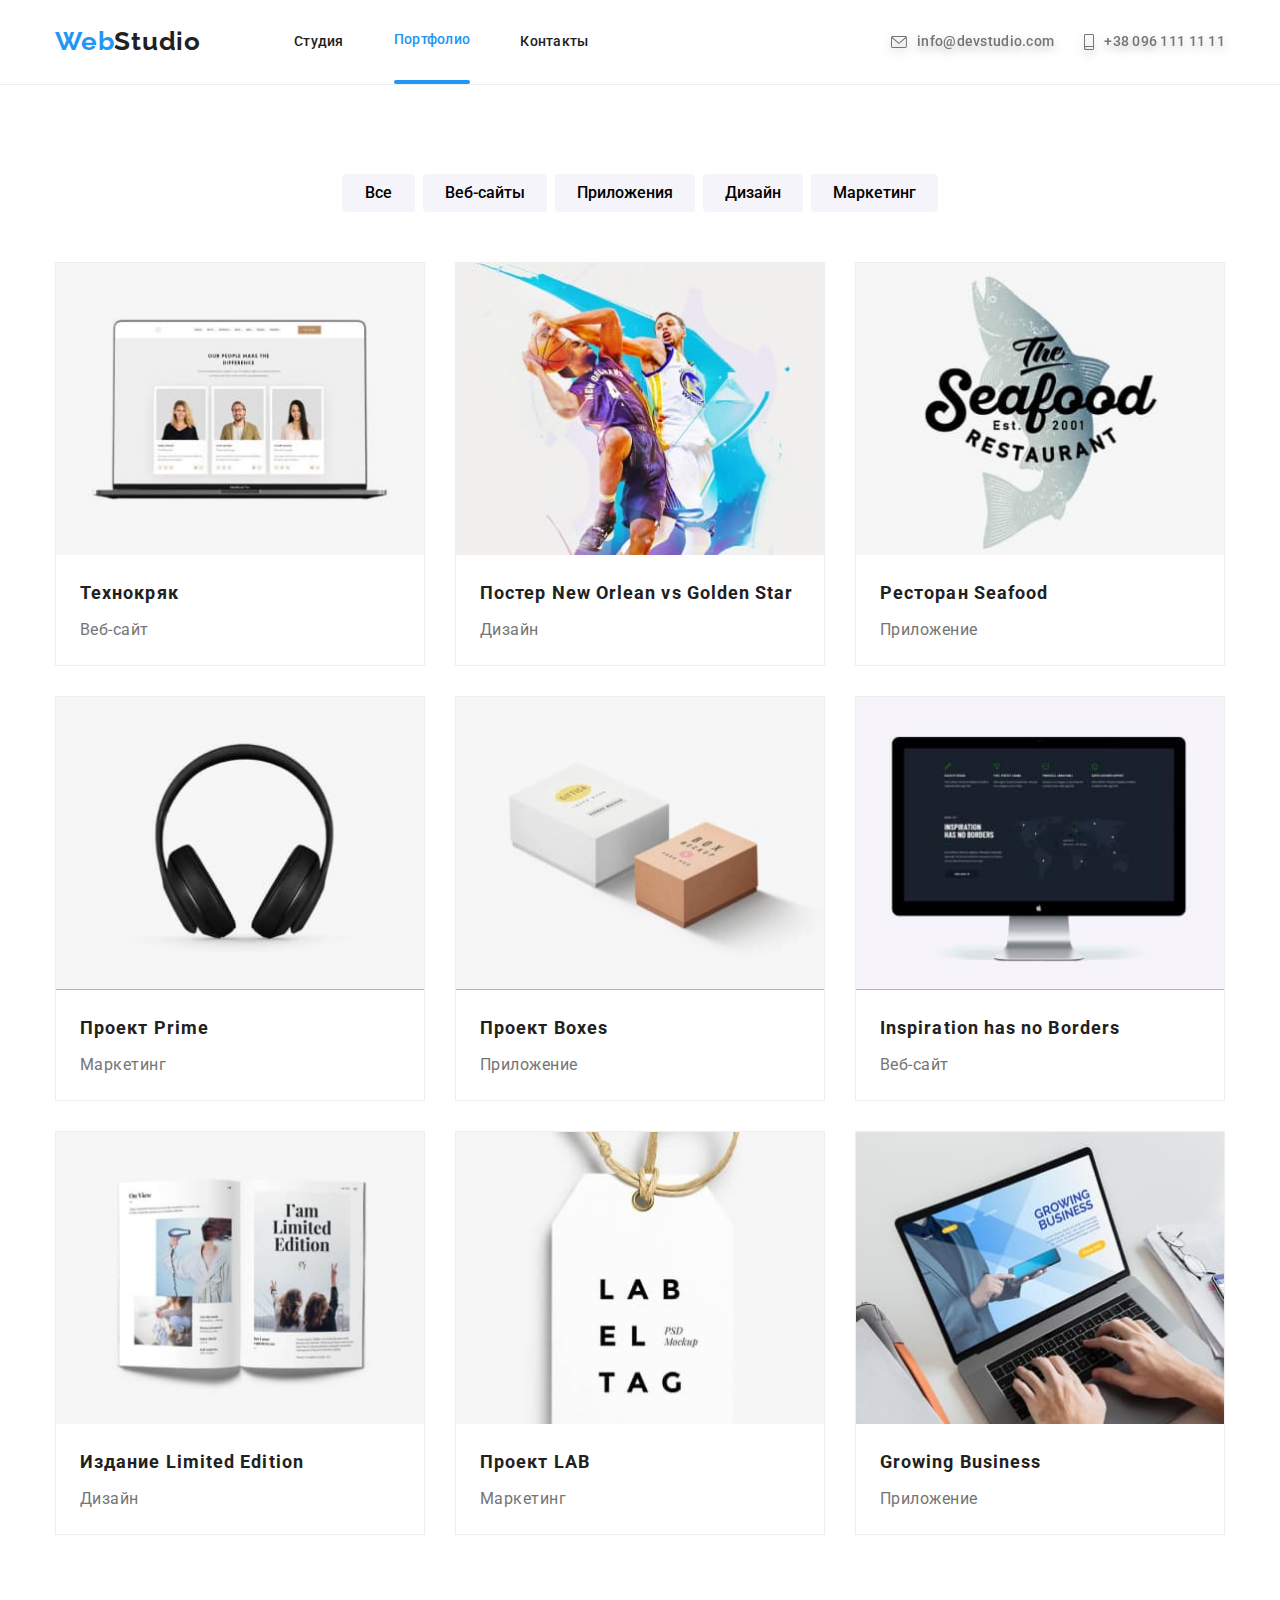
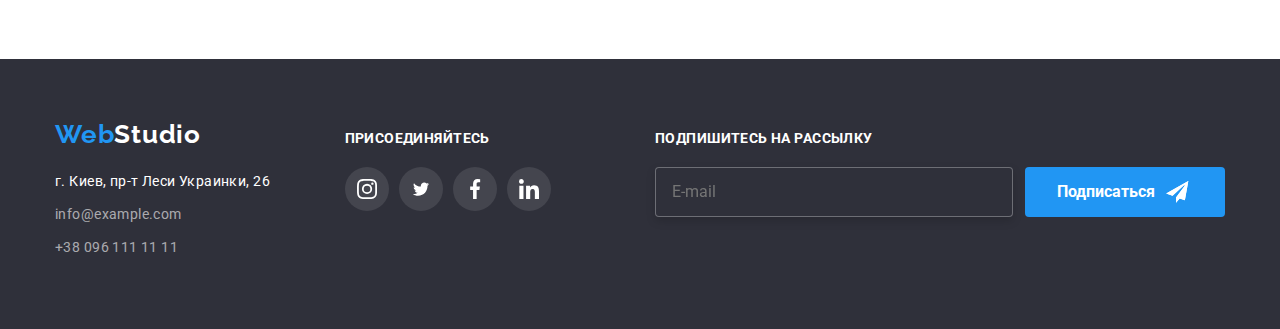
==== portfolio.html @ 84c1269d "Initial commit" ====
<!DOCTYPE html>
<html lang="ru">
  <head>
    <meta charset="UTF-8" />
    <meta http-equiv="X-UA-Compatible" content="IE=edge" />
    <meta name="viewport" content="width=device-width, initial-scale=1.0" />
    <title>Portfolio</title>
    <link rel="stylesheet" href="./css/main.css" />
    <link
      rel="stylesheet"
      href="https://fonts.googleapis.com/css2?family=Raleway:wght@700&family=Roboto:wght@400;500;700;900&display=swap"
    />
    <link
      rel="stylesheet"
      href="https://cdnjs.cloudflare.com/ajax/libs/modern-normalize/1.1.0/modern-normalize.min.css"
    />
    <link rel="stylesheet" href="./css/main.min.css" />
  </head>
  <body>
    <!-- шапка профиля -->
    <!--логотип сайту-->
    <header class="page-header">
      <div class="container page-header--global">
        <nav class="page-header__site-nav">
          <a href="index.html" class="page-header__logo"
            ><span class="page-header__logo--accent">Web</span>Studio</a
          >
          <!--навігація на сторінки-->
          <ul class="nav-link">
            <li class="nav-link__header">
              <a class="nav-link__navigation" href="index.html">Студия</a>
            </li>

            <li class="nav-link__header nav-link--current">
              <a
                class="nav-link__navigation nav-link--current"
                href="./portfolio.html"
                >Портфолио</a
              >
            </li>

            <li class="nav-link__header">
              <a class="nav-link__navigation" href="">Контакты</a>
            </li>
          </ul>
        </nav>
        <ul class="mail">
          <li class="mail__namb">
            <a class="mail__link" href="emailto:info@devstudio.com">
              <svg class="mail__icon" width="16" height="12">
                <use href="./images/icons.svg#icon-mail"></use>
              </svg>
              info@devstudio.com
            </a>
          </li>
          <li class="mail__namb">
            <a class="mail__link" href="tel:+380961111111">
              <svg class="mail__icon" width="10px" height="16">
                <use href="./images/icons.svg#icon-smartphone"></use>
              </svg>
              +38 096 111 11 11</a
            >
          </li>
        </ul>
      </div>
    </header>
    <main>
      <!-- КНОПКИ -->
      <section class="item-keys">
        <div class="container">
          <h1 class="item-keys__shadow">gallery</h1>
          <ul class="item-keys__btn">
            <li class="item-keys__buttons-portfolio">
              <button class="item-keys__buttons" type="button">Все</button>
            </li>
            <li class="item-keys__buttons-portfolio">
              <button class="item-keys__buttons" type="button">
                Веб-сайты
              </button>
            </li>
            <li class="item-keys__buttons-portfolio">
              <button class="item-keys__buttons" type="button">
                Приложения
              </button>
            </li>
            <li class="item-keys__buttons-portfolio">
              <button class="item-keys__buttons" type="button">Дизайн</button>
            </li>
            <li class="item-keys__buttons-portfolio">
              <button class="item-keys__buttons" type="button">
                Маркетинг
              </button>
            </li>
          </ul>
          <!-- картинки -->

          <ul class="items">
            <li class="items__list">
              <a class="items__link" href="">
                <div class="items__tumb-portfolio">
                  <img
                    src="./images/img.1.jpg"
                    alt="Технокряк"
                    width="370"
                    height="294"
                  />
                  <ul class="items__tumb">
                    <li>
                      Ресурс предлагает комплексные предложения с разным уровнем
                      функционала и сервисов. Все это позволит посетителю
                      получить исчерпывающие сведения о компании или частном
                      лице.
                    </li>
                  </ul>
                </div>

                <div class="items-lable">
                  <h2 class="items-lable__project">Технокряк</h2>
                  <p class="items-lable__place">Веб-сайт</p>
                </div>
              </a>
            </li>
            <li class="items__list">
              <a class="items__link" href="">
                <div class="items__tumb-portfolio">
                  <img
                    src="./images/img.2.jpg"
                    alt="Постер New Orlean vs Golden Star"
                    width="370"
                    height="294"
                  />

                  <ul class="items__tumb">
                    <li>
                      Ресурс предлагает комплексные предложения с разным уровнем
                      функционала и сервисов. Все это позволит посетителю
                      получить исчерпывающие сведения о компании или частном
                      лице.
                    </li>
                  </ul>
                </div>

                <div class="items-lable">
                  <h2 class="items-lable__project">
                    Постер <span lang="en">New Orlean vs Golden Star</span>
                  </h2>
                  <p class="items-lable__place">Дизайн</p>
                </div>
              </a>
            </li>
            <li class="items__list">
              <a class="items__link" href="">
                <div class="items__tumb-portfolio">
                  <img
                    src="./images/img.3.jpg"
                    alt="Ресторан Seafood"
                    width="370"
                    height="294"
                  />
                  <ul class="items__tumb">
                    <li>
                      Ресурс предлагает комплексные предложения с разным уровнем
                      функционала и сервисов. Все это позволит посетителю
                      получить исчерпывающие сведения о компании или частном
                      лице.
                    </li>
                  </ul>
                </div>

                <div class="items-lable">
                  <h2 class="items-lable__project">
                    Ресторан <span lang="en">Seafood</span>
                  </h2>
                  <p class="items-lable__place">Приложение</p>
                </div>
              </a>
            </li>
            <li class="items__list">
              <a class="items__link" href="">
                <div class="items__tumb-portfolio">
                  <img
                    src="./images/img.4.jpg"
                    alt="Проект Prime"
                    width="370"
                    height="294"
                  />
                  <ul class="items__tumb">
                    <li>
                      Ресурс предлагает комплексные предложения с разным уровнем
                      функционала и сервисов. Все это позволит посетителю
                      получить исчерпывающие сведения о компании или частном
                      лице.
                    </li>
                  </ul>
                </div>

                <div class="items-lable">
                  <h2 class="items-lable__project">
                    Проект <span lang="en">Prime</span>
                  </h2>
                  <p class="items-lable__place">Маркетинг</p>
                </div>
              </a>
            </li>
            <li class="items__list">
              <a class="items__link" href="">
                <div class="items__tumb-portfolio">
                  <img
                    src="./images/img.5.jpg"
                    alt="Проект Boxes"
                    width="370"
                    height="294"
                  />
                  <ul class="items__tumb">
                    <li>
                      Ресурс предлагает комплексные предложения с разным уровнем
                      функционала и сервисов. Все это позволит посетителю
                      получить исчерпывающие сведения о компании или частном
                      лице.
                    </li>
                  </ul>
                </div>

                <div class="items-lable">
                  <h2 class="items-lable__project">
                    Проект <span lang="en">Boxes</span>
                  </h2>
                  <p class="items-lable__place">Приложение</p>
                </div>
              </a>
            </li>
            <li class="items__list">
              <a class="items__link" href="">
                <div class="items__tumb-portfolio">
                  <img
                    src="./images/img.6.jpg"
                    alt="Inspiration has no Borders"
                    width="370"
                    height="294"
                  />
                  <ul class="items__tumb">
                    <li>
                      Ресурс предлагает комплексные предложения с разным уровнем
                      функционала и сервисов. Все это позволит посетителю
                      получить исчерпывающие сведения о компании или частном
                      лице.
                    </li>
                  </ul>
                </div>

                <div class="items-lable">
                  <h2 class="items-lable__project" lang="en">
                    Inspiration has no Borders
                  </h2>
                  <p class="items-lable__place">Веб-сайт</p>
                </div>
              </a>
            </li>
            <li class="items__list">
              <a class="items__link" href="">
                <div class="items__tumb-portfolio">
                  <img
                    src="./images/img.7.jpg"
                    alt="Издание Limited Edition"
                    width="370"
                    height="294"
                  />
                  <ul class="items__tumb">
                    <li>
                      Ресурс предлагает комплексные предложения с разным уровнем
                      функционала и сервисов. Все это позволит посетителю
                      получить исчерпывающие сведения о компании или частном
                      лице.
                    </li>
                  </ul>
                </div>

                <div class="items-lable">
                  <h2 class="items-lable__project">
                    Издание <span lang="en">Limited Edition</span>
                  </h2>
                  <p class="items-lable__place">Дизайн</p>
                </div>
              </a>
            </li>
            <li class="items__list">
              <a class="items__link" href="">
                <div class="items__tumb-portfolio">
                  <img
                    src="./images/img.8.jpg"
                    alt="Проект LAB"
                    width="370"
                    height="294"
                  />
                  <ul class="items__tumb">
                    <li>
                      Ресурс предлагает комплексные предложения с разным уровнем
                      функционала и сервисов. Все это позволит посетителю
                      получить исчерпывающие сведения о компании или частном
                      лице.
                    </li>
                  </ul>
                </div>

                <div class="items-lable">
                  <h2 class="items-lable__project">
                    Проект <span lang="en">LAB</span>
                  </h2>
                  <p class="items-lable__place">Маркетинг</p>
                </div>
              </a>
            </li>
            <li class="items__list">
              <a class="items__link" href="">
                <div class="items__tumb-portfolio">
                  <img
                    src="./images/img.9.jpg"
                    alt="Growing Business"
                    width="370"
                    height="294"
                  />
                  <ul class="items__tumb">
                    <li>
                      Ресурс предлагает комплексные предложения с разным уровнем
                      функционала и сервисов. Все это позволит посетителю
                      получить исчерпывающие сведения о компании или частном
                      лице.
                    </li>
                  </ul>
                </div>

                <div class="items-lable">
                  <h2 class="items-lable__project" lang="en">
                    Growing Business
                  </h2>
                  <p class="items-lable__place">Приложение</p>
                </div>
              </a>
            </li>
          </ul>
        </div>
      </section>
    </main>
    <footer class="footer">
      <div class="container footer--burnt">
        <div class="footer__box">
          <a href="/index.html" class="footer__logo"
            >Web<span class="logo-two">Studio</span></a
          >
          <address>
            <ul class="footer__nav">
              <li class="footer__map">
                <a
                  class="footer__googl"
                  href="https://goo.gl/maps/qnMu7uc59vrPXKZr5"
                  target="_blank"
                  rel="noopener noreferrer"
                  >г. Киев, пр-т Леси Украинки, 26</a
                >
              </li>
              <li class="footer__connection">
                <a class="footer__contakt" href="mailto:info@example.com"
                  >info@example.com</a
                >
              </li>
              <li class="footer__connection">
                <a class="footer__contakt" href="tel:+380961111111"
                  >+38 096 111 11 11</a
                >
              </li>
            </ul>
          </address>
        </div>
        <div class="footer-social">
          <h2 class="footer-social__text">присоединяйтесь</h2>
          <ul class="footer-social__meta">
            <li class="footer-social__item">
              <a class="footer-social__link" href=""
                ><svg width="20" height="20">
                  <use href="./images/icons.svg#icon-instagram"></use>
                </svg>
              </a>
            </li>
            <li class="footer-social__item">
              <a class="footer-social__link" href="">
                <svg width="20" height="16.25">
                  <use href="./images/icons.svg#icon-twitter"></use>
                </svg>
              </a>
            </li>
            <li class="footer-social__item">
              <a class="footer-social__link" href=""
                ><svg width="20" height="20">
                  <use href="./images/icons.svg#icon-facebook"></use>
                </svg>
              </a>
            </li>
            <li class="footer-social__item">
              <a class="footer-social__link" href=""
                ><svg width="20" height="20">
                  <use href="./images/icons.svg#icon-linkedin"></use>
                </svg>
              </a>
            </li>
          </ul>
        </div>
        <div class="footer-sub">
          <h2 class="footer-sub__tekst">Подпишитесь на рассылку</h2>
          <form class="footer-sub__subscribe">
            <input
              class="footer-sub__form"
              type="email"
              name="user-name"
              placeholder="E-mail"
            />
            <button class="footer-sub__btn" type="submit">
              <span class="footer-sub__img-button"
                >Подписаться
                <svg class="footer-sub__icon" width="24" height="24">
                  <use href="./images/icons.svg#icon-subscribe"></use>
                </svg>
              </span>
            </button>
          </form>
        </div>
      </div>
    </footer>
  </body>
</html>
---- css/main.css ----
@charset "UTF-8";
:root {
  --primary-text-color: #212121;
  --primary-touch-color: #2196f3;
  --primary-button-text-color: #ffffff;
  --primary-background-color: #f5f4fa;
  --primary-text-p-color: #757575;
  --primary-futer-color: #2f303a;
  --transition: cubic-bezier(0.4, 0, 0.2, 1) 250ms;
}

body {
  margin-top: 80px;
  font-family: Roboto, sans-serif;
  color: var(--primary-text-color);
}

ul {
  list-style: none;
  margin: 0px;
  padding: 0px;
}

a {
  text-decoration: none;
}

h1,
h2,
h3,
h4 {
  margin: 0px;
}

p {
  margin: 0px;
}

img {
  display: block;
  max-width: 100%;
  height: auto;
}

/* основний контейнер */
.container {
  width: 1200px;
  padding-left: 15px;
  padding-right: 15px;
  margin: 0 auto;
}

/* зкритий текс */
.item-keys__shadow {
  display: none;
  text-align: center;
}

.footer-sub__btn {
  -webkit-box-orient: vertical;
  -webkit-box-direction: normal;
      -ms-flex-direction: column;
          flex-direction: column;
  left: 40px;
  -webkit-transition: var(--transition);
  transition: var(--transition);
  border-width: 0px;
  display: inline-block;
  padding: 10px 32px;
  border-radius: 4px;
  min-width: 200px;
  font-family: inherit;
  background-color: var(--primary-touch-color);
  color: var(--primary-button-text-color);
  cursor: pointer;
  font-style: normal;
  font-weight: 700;
  font-size: 16px;
  line-height: 1.87;
  margin: 0;
}

.hero__button-one {
  -webkit-transition: var(--transition);
  transition: var(--transition);
  border-width: 0px;
  display: inline-block;
  padding: 10px 32px;
  border-radius: 4px;
  min-width: 200px;
  text-align: center;
  font-family: inherit;
  background-color: var(--primary-touch-color);
  color: var(--primary-button-text-color);
  cursor: pointer;
  font-style: normal;
  font-weight: 700;
  font-size: 16px;
  line-height: 1.87;
}

.item-keys__buttons {
  -webkit-transition: var(--transition);
  transition: var(--transition);
  border-radius: 4px;
  padding: 6px 22px;
  display: inline-block;
  min-width: 73px;
  text-align: center;
  font-family: inherit;
  border: none;
  background-color: var(--primary-background-color);
  cursor: pointer;
  font-style: normal;
  font-weight: 500;
  font-size: 16px;
  line-height: 1.62;
}

.modal__script {
  top: 8px;
  right: 8px;
  position: absolute;
  cursor: pointer;
  width: 30px;
  height: 30px;
  background: var(--primary-button-text-color);
  border: 1px solid rgba(0, 0, 0, 0.1);
  -webkit-transition: var(--transition);
  transition: var(--transition);
  border-radius: 50%;
}

.hero__button-one:hover, .hero__button-one:focus {
  background: #188ce8;
  -webkit-box-shadow: 0px 4px 4px rgba(0, 0, 0, 0.15);
          box-shadow: 0px 4px 4px rgba(0, 0, 0, 0.15);
  border-radius: 4px;
}

.item-keys__buttons:hover, .item-keys__buttons:focus {
  -webkit-box-shadow: 0px 3px 1px rgba(0, 0, 0, 0.1), 0px 1px 2px rgba(0, 0, 0, 0.08), 0px 2px 2px rgba(0, 0, 0, 0.12);
          box-shadow: 0px 3px 1px rgba(0, 0, 0, 0.1), 0px 1px 2px rgba(0, 0, 0, 0.08), 0px 2px 2px rgba(0, 0, 0, 0.12);
  background-color: var(--primary-touch-color);
  color: var(--primary-button-text-color);
}

.modal__script:hover, .modal__script:focus {
  fill: var(--primary-touch-color);
}

.modal__script .modal__icon-close {
  color: #000000;
  background: var(--primary-button-text-color);
}

.footer-sub__btn:hover, .footer-sub__btn:focus {
  background: #188ce8;
  -webkit-box-shadow: 0px 4px 4px rgba(0, 0, 0, 0.15);
          box-shadow: 0px 4px 4px rgba(0, 0, 0, 0.15);
  border-radius: 4px;
}

.page-header__logo {
  padding-top: 24px;
  padding-bottom: 25px;
  font-family: "Raleway";
  font-weight: 700;
  font-size: 26px;
  line-height: 1.19;
  letter-spacing: 0.03em;
  color: var(--primary-text-color);
  text-decoration: none;
}

.page-header__logo .page-header__logo--accent {
  color: var(--primary-touch-color);
}

.footer__logo {
  display: inline-block;
  margin-bottom: 20px;
  font-family: "Raleway";
  font-weight: 700;
  font-size: 26px;
  line-height: 1.19;
  letter-spacing: 0.03em;
  color: var(--primary-touch-color);
  text-decoration: none;
}

.footer__logo .logo-two {
  color: var(--primary-button-text-color);
}

.page-header {
  z-index: 2;
  position: fixed;
  width: 100%;
  top: 0%;
  left: 0%;
  min-height: 80px;
  -webkit-box-align: center;
      -ms-flex-align: center;
          align-items: center;
  background-color: var(--primary-button-text-color);
}

.container.page-header--global {
  list-style: none;
  display: -webkit-box;
  display: -ms-flexbox;
  display: flex;
  -webkit-box-align: center;
      -ms-flex-align: center;
          align-items: center;
}

.page-header {
  border-bottom: 1px solid #ececec;
}

.page-header__site-nav {
  list-style: none;
  display: -webkit-box;
  display: -ms-flexbox;
  display: flex;
  -webkit-box-align: center;
      -ms-flex-align: center;
          align-items: center;
}

.nav-link__header {
  margin-left: 50px;
}

.nav-link__header:first-child {
  margin-left: 0px;
}

.nav-link {
  margin-left: 93px;
  list-style: none;
  display: -webkit-box;
  display: -ms-flexbox;
  display: flex;
  -webkit-box-align: center;
      -ms-flex-align: center;
          align-items: center;
}

.nav-link__navigation.nav-link--current {
  color: var(--primary-touch-color);
}

.nav-link__header.nav-link--current::after {
  content: "";
  background-color: var(--primary-touch-color);
  border-radius: 2px;
  width: 100%;
  height: 4px;
  display: block;
}

.nav-link__navigation {
  padding-top: 32px;
  padding-bottom: 32px;
  display: -webkit-box;
  display: -ms-flexbox;
  display: flex;
  color: var(--primary-text-color);
  font-style: normal;
  font-weight: 500;
  font-size: 14px;
  line-height: 1.14;
  letter-spacing: 0.02em;
  -webkit-transition: var(--transition);
  transition: var(--transition);
}

.nav-link__navigation:focus, .nav-link__navigation:hover {
  color: var(--primary-touch-color);
}

.mail {
  list-style: none;
  display: -webkit-box;
  display: -ms-flexbox;
  display: flex;
  -webkit-box-align: none;
      -ms-flex-align: none;
          align-items: none;
  margin-left: auto;
}

.mail__namb {
  margin-left: 30px;
}

.mail__namb__namb:first-child {
  margin-left: 0px;
}

.mail__link {
  list-style: none;
  display: -webkit-box;
  display: -ms-flexbox;
  display: flex;
  -webkit-box-align: center;
      -ms-flex-align: center;
          align-items: center;
  font-weight: 500;
  font-size: 14px;
  line-height: 1.14;
  letter-spacing: 0.02em;
  padding-top: 32px;
  padding-bottom: 32px;
  font-style: normal;
  text-decoration: none;
  color: var(--primary-text-p-color);
  -webkit-filter: drop-shadow(0px 4px 4px rgba(0, 0, 0, 0.25));
          filter: drop-shadow(0px 4px 4px rgba(0, 0, 0, 0.25));
  -webkit-transition: var(--transition);
  transition: var(--transition);
}

.mail__link:focus, .mail__link:hover {
  color: var(--primary-touch-color);
}

.mail__icon {
  margin-right: 10px;
  fill: currentColor;
  background-size: auto;
}

.mail__icon:hover, .mail__icon:focus {
  fill: currentColor;
}

.backdrop.is-hidden {
  opacity: 0;
  visibility: hidden;
  pointer-events: none;
}

.backdrop.is-hidden .modal {
  -webkit-transition: var(--transition);
  transition: var(--transition);
  -webkit-transform: translate(-50%, -50%) scale(1.1);
          transform: translate(-50%, -50%) scale(1.1);
}

.backdrop {
  z-index: 3;
  position: fixed;
  top: 0;
  left: 0;
  width: 100%;
  height: 100%;
  background-color: rgba(0, 0, 0, 0.2);
  -webkit-transition: var(--transition);
  transition: var(--transition);
}

.modal {
  opacity: 1;
  position: absolute;
  top: 50%;
  left: 50%;
  padding: 40px;
  min-width: 530px;
  min-height: 584px;
  -webkit-transform: translate(-50%, -50%) scale(1);
          transform: translate(-50%, -50%) scale(1);
  background: var(--primary-button-text-color);
  -webkit-box-shadow: 0px 1px 3px rgba(0, 0, 0, 0.12), 0px 1px 1px rgba(0, 0, 0, 0.14), 0px 2px 1px rgba(0, 0, 0, 0.2);
          box-shadow: 0px 1px 3px rgba(0, 0, 0, 0.12), 0px 1px 1px rgba(0, 0, 0, 0.14), 0px 2px 1px rgba(0, 0, 0, 0.2);
  border-radius: 4px;
  -webkit-transition: var(--transition);
  transition: var(--transition);
}

.modal .modal__text {
  top: 51px;
  left: 40px;
  margin-bottom: 12px;
  color: var(--primary-text-color);
  text-align: center;
  font-weight: 700;
  font-size: 20px;
  line-height: 1.15;
  letter-spacing: 0.03em;
}

/* Оформлення модального вікна */
.modal__tupe {
  top: 79px;
  left: 41px;
  position: absolute;
  display: -webkit-box;
  display: -ms-flexbox;
  display: flex;
}

.modal__tupe .modal__box {
  position: relative;
  cursor: pointer;
  display: -webkit-box;
  display: -ms-flexbox;
  display: flex;
  -webkit-box-orient: vertical;
  -webkit-box-direction: normal;
      -ms-flex-direction: column;
          flex-direction: column;
  text-align: left;
  margin-bottom: 10px;
}

.modal__tupe .modal__box label {
  color: var(--primary-text-p-color);
  cursor: pointer;
  margin-bottom: 4px;
  border-radius: 4px;
  font-weight: 400;
  font-size: 12px;
  line-height: 1.16;
  letter-spacing: 0.01em;
}

.modal__tupe .modal__box input:hover,
.modal__tupe .modal__box input:focus {
  outline: none;
  border: 1px solid var(--primary-touch-color);
  border-radius: 4px;
}

.modal__tupe .modal__name-holder {
  text-align: left;
  display: inline-block;
  margin-bottom: 4px;
  font-weight: 400;
  font-size: 12px;
  line-height: 1.17;
  letter-spacing: 0.01em;
  color: var(--primary-text-p-color);
}

.modal__tupe .modal__name {
  -webkit-transition: var(--transition);
  transition: var(--transition);
  cursor: pointer;
  padding-left: 42px;
  border: 1px solid rgba(33, 33, 33, 0.2);
  border-radius: 4px;
  width: 448px;
  height: 40px;
}

.modal__tupe .modal__icon {
  -webkit-transition: var(--transition);
  transition: var(--transition);
  color: var(--primary-text-color);
  fill: currentColor;
  z-index: 5;
  top: 50%;
  left: 15px;
  position: absolute;
}

.modal__tupe .modal__box:focus-within .modal__icon {
  color: var(--primary-touch-color);
}

.modal__comment {
  resize: none;
  -webkit-transition: var(--transition);
  transition: var(--transition);
  outline: none;
  cursor: pointer;
  padding: 12px 16px;
  width: 448px;
  height: 120px;
  border: 1px solid rgba(33, 33, 33, 0.2);
  border-radius: 4px;
  font-weight: 400;
  font-size: 14px;
  line-height: 1.14;
  letter-spacing: 0.01em;
}

.modal__comment .modal__comment:hover,
.modal__comment .modal__comment:focus {
  border: 1px solid #2196f3;
  border-radius: 4px;
}

.modal__comment textarea::-webkit-input-placeholder {
  color: rgba(117, 117, 117, 0.5);
}

.modal__comment textarea:-ms-input-placeholder {
  color: rgba(117, 117, 117, 0.5);
}

.modal__comment textarea::-ms-input-placeholder {
  color: rgba(117, 117, 117, 0.5);
}

.modal__comment textarea::placeholder {
  color: rgba(117, 117, 117, 0.5);
}

.line.modal--last {
  margin-bottom: 20px;
}

.agreement {
  margin-bottom: 30px;
  cursor: pointer;
  display: -webkit-box;
  display: -ms-flexbox;
  display: flex;
  -webkit-box-align: center;
      -ms-flex-align: center;
          align-items: center;
  -webkit-box-pack: center;
      -ms-flex-pack: center;
          justify-content: center;
  position: relative;
  color: var(--primary-text-p-color);
  font-weight: 400;
  font-size: 14px;
  line-height: 1.71;
  letter-spacing: 0.03em;
}

.agreement__container {
  display: block;
  -webkit-box-align: center;
      -ms-flex-align: center;
          align-items: center;
  -webkit-box-pack: center;
      -ms-flex-pack: center;
          justify-content: center;
  position: relative;
  width: 16px;
  height: 15px;
  margin-right: 8px;
  cursor: pointer;
  margin-right: 7px;
}

.agreement__checkbox {
  -webkit-transition: var(--transition);
  transition: var(--transition);
  position: absolute;
  -webkit-appearance: none;
  -moz-appearance: none;
  appearance: none;
  position: absolute;
}

.agreement__checkbox:checked + .agreement__icon {
  fill: var(--primary-touch-color);
  opacity: 1;
}

.agreement__checkbox:hover ~ .agreement__unchecked,
.agreement__checkbox:focus ~ .agreement__unchecked {
  border: 2px solid var(--primary-touch-color);
}

.agreement__checkbox:checked ~ .agreement__unchecked {
  opacity: 0;
}

.agreement__icon {
  -webkit-transition: var(--transition);
  transition: var(--transition);
  top: 0;
  left: 0;
  position: absolute;
  opacity: 0;
  width: 16px;
  height: 15px;
}

.agreement__icon:hover, .agreement__icon:focus {
  border: 2px solid var(--primary-touch-color);
}

.agreement .agreement__unchecked {
  opacity: 1;
  top: 0;
  left: 0;
  position: absolute;
  display: inline-block;
  width: 16px;
  height: 15px;
  border: 2px solid var(--primary-text-color);
  -webkit-box-shadow: 0px 4px 4px rgba(0, 0, 0, 0.25);
          box-shadow: 0px 4px 4px rgba(0, 0, 0, 0.25);
  border-radius: 2px;
  background-color: var(--primary-button-text-color);
  -webkit-transition: var(--transition);
  transition: var(--transition);
}

.agreement__link {
  margin-left: 5px;
  color: var(--primary-touch-color);
  -webkit-text-decoration-line: underline;
          text-decoration-line: underline;
}

/* заголовок */
.hero {
  background-color: #c4c4c4;
  max-width: 1600px;
  height: 600px;
  margin-left: auto;
  margin-right: auto;
  padding-top: 200px;
  padding-bottom: 200px;
  text-align: center;
  -webkit-box-shadow: 0px 4px 4px rgba(0, 0, 0, 0.25);
          box-shadow: 0px 4px 4px rgba(0, 0, 0, 0.25);
  border: 1px solid #000000;
  -webkit-box-sizing: border-box;
          box-sizing: border-box;
  color: var(--primary-button-text-color);
  background-size: cover;
  background-position: center;
  background-image: -webkit-gradient(linear, left top, left bottom, from(rgba(47, 48, 58, 0.4)), to(rgba(47, 48, 58, 0.4))), url(../images/header.jpg);
  background-image: linear-gradient(rgba(47, 48, 58, 0.4), rgba(47, 48, 58, 0.4)), url(../images/header.jpg);
}

.hero__title {
  margin-bottom: 30px;
  text-align: center;
  font-weight: 900;
  font-size: 44px;
  line-height: 1.36;
  letter-spacing: 0.06em;
  text-transform: uppercase;
}

.hero__button-one:hover {
  background: #188ce8;
  -webkit-box-shadow: 0px 4px 4px rgba(0, 0, 0, 0.15);
          box-shadow: 0px 4px 4px rgba(0, 0, 0, 0.15);
  border-radius: 4px;
}

/* кнопка 1 */
/* Модальне вікно */
.section-feauture {
  padding-top: 94px;
  padding-bottom: 94px;
}

.feauture {
  list-style: none;
  display: -webkit-box;
  display: -ms-flexbox;
  display: flex;
  -webkit-box-align: none;
      -ms-flex-align: none;
          align-items: none;
}

.feauture__item {
  margin-left: 30px;
}

.feauture__item:first-child {
  margin-left: 0px;
}

.feauture__group {
  display: -webkit-box;
  display: -ms-flexbox;
  display: flex;
  -webkit-box-align: center;
      -ms-flex-align: center;
          align-items: center;
  -webkit-box-pack: center;
      -ms-flex-pack: center;
          justify-content: center;
  width: 270px;
  height: 120px;
  margin-left: 30px;
  margin-bottom: 30px;
  border-radius: 4px;
  background-color: var(--primary-background-color);
}

.feauture__group:first-child {
  margin-left: 0px;
}

.feauture__caption {
  margin-bottom: 10px;
  font-style: normal;
  font-weight: 700;
  font-size: 14px;
  line-height: 1.14;
  letter-spacing: 0.03em;
  color: var(--primary-text-color);
}

.feauture__text {
  width: 270px;
  font-weight: 400;
  font-size: 14px;
  line-height: 1.71;
  letter-spacing: 0.03em;
  color: var(--primary-text-p-color);
}

.company {
  padding-bottom: 94px;
}

.company__title {
  margin-bottom: 50px;
  color: var(--primary-text-color);
  font-weight: 700;
  font-size: 36px;
  line-height: 1.16;
  letter-spacing: 0.03em;
  text-align: center;
}

.company__item {
  list-style: none;
  display: -webkit-box;
  display: -ms-flexbox;
  display: flex;
  -webkit-box-align: none;
      -ms-flex-align: none;
          align-items: none;
}

.company__item .company__group {
  margin-left: 30px;
  position: relative;
}

.company__item .company__group:first-child {
  margin-left: 0px;
}

.company__item .company__tumb {
  position: absolute;
  display: -webkit-box;
  display: -ms-flexbox;
  display: flex;
  -webkit-box-align: center;
      -ms-flex-align: center;
          align-items: center;
  -webkit-box-pack: center;
      -ms-flex-pack: center;
          justify-content: center;
  font-weight: 700;
  font-size: 14px;
  line-height: 1.14;
  letter-spacing: 0.03em;
  text-transform: uppercase;
  text-align: center;
  bottom: 0;
  left: 0;
  width: 100%;
  height: 25%;
  color: var(--primary-button-text-color);
  background-color: rgba(47, 48, 58, 0.8);
}

/* команда */
.team {
  padding-top: 94px;
  padding-bottom: 94px;
  display: block;
  -ms-flex-wrap: wrap;
      flex-wrap: wrap;
  background-color: var(--primary-background-color);
}

.team .team__title {
  margin-bottom: 50px;
  color: var(--primary-text-color);
  text-align: center;
  font-weight: 700;
  font-size: 36px;
  line-height: 1.16;
  letter-spacing: 0.03em;
}

.team .team__item {
  display: -webkit-box;
  display: -ms-flexbox;
  display: flex;
  -ms-flex-wrap: wrap;
      flex-wrap: wrap;
}

.team .team__group {
  width: calc((100% - 90px) / 4);
  margin-left: 30px;
  background: var(--primary-button-text-color);
  list-style: none;
  overflow: hidden;
  -webkit-box-shadow: 0px 1px 3px rgba(0, 0, 0, 0.12), 0px 1px 1px rgba(0, 0, 0, 0.14), 0px 2px 1px rgba(0, 0, 0, 0.2);
          box-shadow: 0px 1px 3px rgba(0, 0, 0, 0.12), 0px 1px 1px rgba(0, 0, 0, 0.14), 0px 2px 1px rgba(0, 0, 0, 0.2);
  border-radius: 0px 0px 4px 4px;
}

.team .team__group:nth-child(1) {
  margin-left: 0px;
}

.team .team__text {
  padding: 30px 30px;
  -webkit-box-sizing: border-box;
          box-sizing: border-box;
  text-align: center;
}

.team .team__text .team__name {
  margin-bottom: 10px;
  color: var(--primary-text-color);
  font-style: normal;
  font-weight: 500;
  font-size: 16px;
  line-height: 1.18;
  letter-spacing: 0.03em;
}

.team .team__text .team__profession {
  margin-bottom: 16px;
  font-weight: 400;
  font-size: 16px;
  line-height: 1.18;
  letter-spacing: 0.03em;
  color: var(--primary-text-p-color);
}

.team-social {
  list-style: none;
  display: -webkit-box;
  display: -ms-flexbox;
  display: flex;
  -webkit-box-align: none;
      -ms-flex-align: none;
          align-items: none;
}

.team-social__item {
  margin-left: 10px;
  border-radius: 50%;
}

.team-social__item:first-child {
  margin-left: 0px;
}

.team-social__link {
  -webkit-transition: var(--transition);
  transition: var(--transition);
  border-radius: 50%;
  display: -webkit-box;
  display: -ms-flexbox;
  display: flex;
  -webkit-box-align: center;
      -ms-flex-align: center;
          align-items: center;
  -webkit-box-pack: center;
      -ms-flex-pack: center;
          justify-content: center;
  width: 44px;
  height: 44px;
  fill: #afb1b8;
}

.team-social__link:hover, .team-social__link:focus {
  background-color: var(--primary-touch-color);
  fill: var(--primary-button-text-color);
}

/* Постоянные клиенты */
.section-clients {
  padding-top: 94px;
  padding-bottom: 94px;
  background-color: var(--primary-button-text-color);
}

.section-clients .clients__title {
  color: var(--primary-text-color);
  margin-bottom: 50px;
  text-align: center;
  font-weight: 700;
  font-size: 36px;
  line-height: 1.16;
  letter-spacing: 0.03em;
}

.client-item {
  list-style: none;
  display: -webkit-box;
  display: -ms-flexbox;
  display: flex;
  -webkit-box-align: none;
      -ms-flex-align: none;
          align-items: none;
}

.client-item .client-item__image {
  margin-left: 30px;
}

.client-item .client-item__image:first-child {
  margin-left: 0px;
}

.client-item .client-item__link {
  display: -webkit-box;
  display: -ms-flexbox;
  display: flex;
  -webkit-box-align: center;
      -ms-flex-align: center;
          align-items: center;
  -webkit-box-pack: center;
      -ms-flex-pack: center;
          justify-content: center;
  fill: #afb1b8;
  width: 170px;
  height: 92px;
  border: 1px solid #afb1b8;
  border-radius: 4px;
  -webkit-transition: var(--transition);
  transition: var(--transition);
}

.client-item .client-item__link:hover, .client-item .client-item__link:focus {
  fill: var(--primary-touch-color);
  border-color: var(--primary-touch-color);
}

/* підвал-сторінки */
.footer {
  background-color: var(--primary-futer-color);
  padding-top: 60px;
  padding-bottom: 60px;
}

.footer--burnt {
  list-style: none;
  display: -webkit-box;
  display: -ms-flexbox;
  display: flex;
  -webkit-box-align: baseline;
      -ms-flex-align: baseline;
          align-items: baseline;
  -webkit-box-pack: justify;
      -ms-flex-pack: justify;
          justify-content: space-between;
}

.footer__map {
  margin-bottom: 9px;
}

.footer__map .footer__googl {
  -webkit-transition: var(--transition);
  transition: var(--transition);
  color: var(--primary-button-text-color);
  font-style: normal;
  text-decoration: none;
  font-weight: 400;
  font-size: 14px;
  line-height: 1.71;
  letter-spacing: 0.03em;
}

.footer__map .footer__googl:hover, .footer__map .footer__googl:focus {
  color: var(--primary-touch-color);
}

.footer__connection {
  margin-bottom: 9px;
}

.footer__connection .footer__connection:last-child {
  margin-bottom: 0px;
}

.footer__connection .footer__contakt {
  -webkit-transition: var(--transition);
  transition: var(--transition);
  font-style: normal;
  font-weight: 400;
  font-size: 14px;
  line-height: 1.71;
  letter-spacing: 0.03em;
  color: rgba(255, 255, 255, 0.6);
  text-decoration: none;
}

.footer__connection .footer__contakt:hover, .footer__connection .footer__contakt:focus {
  color: var(--primary-touch-color);
}

.footer-social {
  padding-top: 12px;
  margin-left: 70px;
  -webkit-box-orient: vertical;
  -webkit-box-direction: normal;
      -ms-flex-direction: column;
          flex-direction: column;
}

.footer-social .footer-social__text {
  color: var(--primary-button-text-color);
  font-style: normal;
  font-weight: 700;
  font-size: 14px;
  line-height: 1.14;
  letter-spacing: 0.03em;
  text-transform: uppercase;
  margin-bottom: 20px;
}

.footer-social__meta {
  list-style: none;
  display: -webkit-box;
  display: -ms-flexbox;
  display: flex;
  -webkit-box-align: none;
      -ms-flex-align: none;
          align-items: none;
}

.footer-social__meta .footer-social__item {
  margin-left: 10px;
}

.footer-social__meta .footer-social__item:first-child {
  margin-left: 0px;
}

.footer-social__meta .footer-social__link {
  display: -webkit-box;
  display: -ms-flexbox;
  display: flex;
  -webkit-box-align: center;
      -ms-flex-align: center;
          align-items: center;
  -webkit-box-pack: center;
      -ms-flex-pack: center;
          justify-content: center;
  -webkit-transition: var(--transition);
  transition: var(--transition);
  border-radius: 50%;
  width: 44px;
  height: 44px;
  fill: var(--primary-button-text-color);
  background: rgba(255, 255, 255, 0.1);
}

.footer-social__meta .footer-social__link:hover, .footer-social__meta .footer-social__link:focus {
  background-color: var(--primary-touch-color);
  fill: var(--primary-button-text-color);
}

.footer-sub {
  padding-top: 12px;
  -webkit-box-orient: vertical;
  -webkit-box-direction: normal;
      -ms-flex-direction: column;
          flex-direction: column;
  margin-left: 100px;
  list-style: none;
  display: -webkit-box;
  display: -ms-flexbox;
  display: flex;
  -webkit-box-align: none;
      -ms-flex-align: none;
          align-items: none;
}

.footer-sub .footer-sub__tekst {
  color: var(--primary-button-text-color);
  font-style: normal;
  font-weight: 700;
  font-size: 14px;
  line-height: 1.14;
  letter-spacing: 0.03em;
  text-transform: uppercase;
  margin-bottom: 20px;
}

.footer-sub .footer-sub__subscribe {
  list-style: none;
  display: -webkit-box;
  display: -ms-flexbox;
  display: flex;
  -webkit-box-align: center;
      -ms-flex-align: center;
          align-items: center;
}

.footer-sub .footer-sub__form {
  font-size: 16px;
  line-height: 1.25;
  color: var(--primary-button-text-color);
  padding-left: 16px;
  margin-right: 12px;
  width: 358px;
  height: 50px;
  border: 1px solid rgba(255, 255, 255, 0.3);
  -webkit-filter: drop-shadow(0px 4px 4px rgba(0, 0, 0, 0.15));
          filter: drop-shadow(0px 4px 4px rgba(0, 0, 0, 0.15));
  border-radius: 4px;
  background-color: var(--primary-futer-color);
}

.footer-sub .footer-sub__img-button {
  list-style: none;
  display: -webkit-box;
  display: -ms-flexbox;
  display: flex;
  -webkit-box-align: center;
      -ms-flex-align: center;
          align-items: center;
}

.footer-sub .footer-sub__icon {
  fill: var(--primary-button-text-color);
  margin-left: 10px;
}

/* кнопки */
.item-keys {
  padding-top: 94px;
  padding-bottom: 94px;
  display: block;
  -ms-flex-wrap: wrap;
      flex-wrap: wrap;
}

.item-keys .item-keys__btn {
  list-style: none;
  display: -webkit-box;
  display: -ms-flexbox;
  display: flex;
  -webkit-box-align: none;
      -ms-flex-align: none;
          align-items: none;
  -webkit-box-pack: center;
      -ms-flex-pack: center;
          justify-content: center;
  margin-bottom: 50px;
}

.item-keys .item-keys__buttons-portfolio {
  margin-left: 8px;
}

.item-keys__buttons-portfolio:first-child {
  margin-left: 0px;
}

.items {
  list-style: none;
  display: -webkit-box;
  display: -ms-flexbox;
  display: flex;
  -webkit-box-align: none;
      -ms-flex-align: none;
          align-items: none;
  -ms-flex-wrap: wrap;
      flex-wrap: wrap;
}

.items__list {
  -webkit-transition: var(--transition);
  transition: var(--transition);
  cursor: pointer;
  border: 1px solid #eeeeee;
  width: calc((100% - 60px) / 3);
  margin-right: 30px;
  margin-bottom: 30px;
}

.items__list:hover, .items__list:focus {
  -webkit-box-shadow: 0px 1px 1px rgba(0, 0, 0, 0.12), 0px 4px 4px rgba(0, 0, 0, 0.06), 1px 4px 6px rgba(0, 0, 0, 0.16);
          box-shadow: 0px 1px 1px rgba(0, 0, 0, 0.12), 0px 4px 4px rgba(0, 0, 0, 0.06), 1px 4px 6px rgba(0, 0, 0, 0.16);
}

.items__list:nth-child(3n) {
  margin-right: 0px;
}

.items__tumb-portfolio {
  overflow: hidden;
  position: relative;
}

.items__tumb {
  padding: 63px 24px;
  top: 0;
  left: 0;
  width: 100%;
  height: 100%;
  position: absolute;
  -webkit-transform: translateY(100%);
          transform: translateY(100%);
  -webkit-transition: var(--transition);
  transition: var(--transition);
  color: var(--primary-button-text-color);
  background-color: rgba(33, 150, 243, 0.9);
  font-weight: 400;
  font-size: 18px;
  line-height: 1.5;
  letter-spacing: 0.03em;
}

.items__list:nth-last-child {
  margin-bottom: 200px;
}

.items__link:hover .items__tumb,
.items__link:focus .items__tumb {
  -webkit-transform: translateY(0);
          transform: translateY(0);
}

.items-lable {
  padding: 20px 24px 20px 24px;
  text-align: initial;
}

.items-lable__project {
  margin-bottom: 4px;
  color: var(--primary-text-color);
  font-style: normal;
  font-weight: 700;
  font-size: 18px;
  line-height: 2;
  letter-spacing: 0.06em;
}

.items-lable__place {
  color: var(--primary-text-p-color);
  font-weight: 400;
  font-size: 16px;
  line-height: 1.87;
  letter-spacing: 0.03em;
}
/*# sourceMappingURL=main.css.map */
---- css/main.min.css ----
:root{--primary-text-color: #212121;--primary-touch-color: #2196f3;--primary-button-text-color: #ffffff;--primary-background-color: #f5f4fa;--primary-text-p-color: #757575;--primary-futer-color: #2f303a;--transition: cubic-bezier(0.4, 0, 0.2, 1) 250ms}body{margin-top:80px;font-family:Roboto, sans-serif;color:var(--primary-text-color)}ul{list-style:none;margin:0px;padding:0px}a{text-decoration:none}h1,h2,h3,h4{margin:0px}p{margin:0px}img{display:block;max-width:100%;height:auto}.container{width:1200px;padding-left:15px;padding-right:15px;margin:0 auto}.item-keys__shadow{display:none;text-align:center}.footer-sub__btn{-webkit-box-orient:vertical;-webkit-box-direction:normal;-ms-flex-direction:column;flex-direction:column;left:40px;-webkit-transition:var(--transition);transition:var(--transition);border-width:0px;display:inline-block;padding:10px 32px;border-radius:4px;min-width:200px;font-family:inherit;background-color:var(--primary-touch-color);color:var(--primary-button-text-color);cursor:pointer;font-style:normal;font-weight:700;font-size:16px;line-height:1.87;margin:0}.hero__button-one{-webkit-transition:var(--transition);transition:var(--transition);border-width:0px;display:inline-block;padding:10px 32px;border-radius:4px;min-width:200px;text-align:center;font-family:inherit;background-color:var(--primary-touch-color);color:var(--primary-button-text-color);cursor:pointer;font-style:normal;font-weight:700;font-size:16px;line-height:1.87}.item-keys__buttons{-webkit-transition:var(--transition);transition:var(--transition);border-radius:4px;padding:6px 22px;display:inline-block;min-width:73px;text-align:center;font-family:inherit;border:none;background-color:var(--primary-background-color);cursor:pointer;font-style:normal;font-weight:500;font-size:16px;line-height:1.62}.modal__script{top:8px;right:8px;position:absolute;cursor:pointer;width:30px;height:30px;background:var(--primary-button-text-color);border:1px solid rgba(0,0,0,0.1);-webkit-transition:var(--transition);transition:var(--transition);border-radius:50%}.hero__button-one:hover,.hero__button-one:focus{background:#188ce8;-webkit-box-shadow:0px 4px 4px rgba(0,0,0,0.15);box-shadow:0px 4px 4px rgba(0,0,0,0.15);border-radius:4px}.item-keys__buttons:hover,.item-keys__buttons:focus{-webkit-box-shadow:0px 3px 1px rgba(0,0,0,0.1),0px 1px 2px rgba(0,0,0,0.08),0px 2px 2px rgba(0,0,0,0.12);box-shadow:0px 3px 1px rgba(0,0,0,0.1),0px 1px 2px rgba(0,0,0,0.08),0px 2px 2px rgba(0,0,0,0.12);background-color:var(--primary-touch-color);color:var(--primary-button-text-color)}.modal__script:hover,.modal__script:focus{fill:var(--primary-touch-color)}.modal__script .modal__icon-close{color:#000000;background:var(--primary-button-text-color)}.footer-sub__btn:hover,.footer-sub__btn:focus{background:#188ce8;-webkit-box-shadow:0px 4px 4px rgba(0,0,0,0.15);box-shadow:0px 4px 4px rgba(0,0,0,0.15);border-radius:4px}.page-header__logo{padding-top:24px;padding-bottom:25px;font-family:"Raleway";font-weight:700;font-size:26px;line-height:1.19;letter-spacing:.03em;color:var(--primary-text-color);text-decoration:none}.page-header__logo .page-header__logo--accent{color:var(--primary-touch-color)}.footer__logo{display:inline-block;margin-bottom:20px;font-family:"Raleway";font-weight:700;font-size:26px;line-height:1.19;letter-spacing:.03em;color:var(--primary-touch-color);text-decoration:none}.footer__logo .logo-two{color:var(--primary-button-text-color)}.page-header{z-index:2;position:fixed;width:100%;top:0%;left:0%;min-height:80px;-webkit-box-align:center;-ms-flex-align:center;align-items:center;background-color:var(--primary-button-text-color)}.container.page-header--global{list-style:none;display:-webkit-box;display:-ms-flexbox;display:flex;-webkit-box-align:center;-ms-flex-align:center;align-items:center}.page-header{border-bottom:1px solid #ececec}.page-header__site-nav{list-style:none;display:-webkit-box;display:-ms-flexbox;display:flex;-webkit-box-align:center;-ms-flex-align:center;align-items:center}.nav-link__header{margin-left:50px}.nav-link__header:first-child{margin-left:0px}.nav-link{margin-left:93px;list-style:none;display:-webkit-box;display:-ms-flexbox;display:flex;-webkit-box-align:center;-ms-flex-align:center;align-items:center}.nav-link__navigation.nav-link--current{color:var(--primary-touch-color)}.nav-link__header.nav-link--current::after{content:"";background-color:var(--primary-touch-color);border-radius:2px;width:100%;height:4px;display:block}.nav-link__navigation{padding-top:32px;padding-bottom:32px;display:-webkit-box;display:-ms-flexbox;display:flex;color:var(--primary-text-color);font-style:normal;font-weight:500;font-size:14px;line-height:1.14;letter-spacing:.02em;-webkit-transition:var(--transition);transition:var(--transition)}.nav-link__navigation:focus,.nav-link__navigation:hover{color:var(--primary-touch-color)}.mail{list-style:none;display:-webkit-box;display:-ms-flexbox;display:flex;-webkit-box-align:none;-ms-flex-align:none;align-items:none;margin-left:auto}.mail__namb{margin-left:30px}.mail__namb__namb:first-child{margin-left:0px}.mail__link{list-style:none;display:-webkit-box;display:-ms-flexbox;display:flex;-webkit-box-align:center;-ms-flex-align:center;align-items:center;font-weight:500;font-size:14px;line-height:1.14;letter-spacing:.02em;padding-top:32px;padding-bottom:32px;font-style:normal;text-decoration:none;color:var(--primary-text-p-color);-webkit-filter:drop-shadow(0px 4px 4px rgba(0,0,0,0.25));filter:drop-shadow(0px 4px 4px rgba(0,0,0,0.25));-webkit-transition:var(--transition);transition:var(--transition)}.mail__link:focus,.mail__link:hover{color:var(--primary-touch-color)}.mail__icon{margin-right:10px;fill:currentColor;background-size:auto}.mail__icon:hover,.mail__icon:focus{fill:currentColor}.backdrop.is-hidden{opacity:0;visibility:hidden;pointer-events:none}.backdrop.is-hidden .modal{-webkit-transition:var(--transition);transition:var(--transition);-webkit-transform:translate(-50%, -50%) scale(1.1);transform:translate(-50%, -50%) scale(1.1)}.backdrop{z-index:3;position:fixed;top:0;left:0;width:100%;height:100%;background-color:rgba(0,0,0,0.2);-webkit-transition:var(--transition);transition:var(--transition)}.modal{opacity:1;position:absolute;top:50%;left:50%;padding:40px;min-width:530px;min-height:584px;-webkit-transform:translate(-50%, -50%) scale(1);transform:translate(-50%, -50%) scale(1);background:var(--primary-button-text-color);-webkit-box-shadow:0px 1px 3px rgba(0,0,0,0.12),0px 1px 1px rgba(0,0,0,0.14),0px 2px 1px rgba(0,0,0,0.2);box-shadow:0px 1px 3px rgba(0,0,0,0.12),0px 1px 1px rgba(0,0,0,0.14),0px 2px 1px rgba(0,0,0,0.2);border-radius:4px;-webkit-transition:var(--transition);transition:var(--transition)}.modal .modal__text{top:51px;left:40px;margin-bottom:12px;color:var(--primary-text-color);text-align:center;font-weight:700;font-size:20px;line-height:1.15;letter-spacing:.03em}.modal__tupe{top:79px;left:41px;position:absolute;display:-webkit-box;display:-ms-flexbox;display:flex}.modal__tupe .modal__box{position:relative;cursor:pointer;display:-webkit-box;display:-ms-flexbox;display:flex;-webkit-box-orient:vertical;-webkit-box-direction:normal;-ms-flex-direction:column;flex-direction:column;text-align:left;margin-bottom:10px}.modal__tupe .modal__box label{color:var(--primary-text-p-color);cursor:pointer;margin-bottom:4px;border-radius:4px;font-weight:400;font-size:12px;line-height:1.16;letter-spacing:.01em}.modal__tupe .modal__box input:hover,.modal__tupe .modal__box input:focus{outline:none;border:1px solid var(--primary-touch-color);border-radius:4px}.modal__tupe .modal__name-holder{text-align:left;display:inline-block;margin-bottom:4px;font-weight:400;font-size:12px;line-height:1.17;letter-spacing:.01em;color:var(--primary-text-p-color)}.modal__tupe .modal__name{-webkit-transition:var(--transition);transition:var(--transition);cursor:pointer;padding-left:42px;border:1px solid rgba(33,33,33,0.2);border-radius:4px;width:448px;height:40px}.modal__tupe .modal__icon{-webkit-transition:var(--transition);transition:var(--transition);color:var(--primary-text-color);fill:currentColor;z-index:5;top:50%;left:15px;position:absolute}.modal__tupe .modal__box:focus-within .modal__icon{color:var(--primary-touch-color)}.modal__comment{resize:none;-webkit-transition:var(--transition);transition:var(--transition);outline:none;cursor:pointer;padding:12px 16px;width:448px;height:120px;border:1px solid rgba(33,33,33,0.2);border-radius:4px;font-weight:400;font-size:14px;line-height:1.14;letter-spacing:.01em}.modal__comment .modal__comment:hover,.modal__comment .modal__comment:focus{border:1px solid #2196f3;border-radius:4px}.modal__comment textarea::-webkit-input-placeholder{color:rgba(117,117,117,0.5)}.modal__comment textarea:-ms-input-placeholder{color:rgba(117,117,117,0.5)}.modal__comment textarea::-ms-input-placeholder{color:rgba(117,117,117,0.5)}.modal__comment textarea::placeholder{color:rgba(117,117,117,0.5)}.line.modal--last{margin-bottom:20px}.agreement{margin-bottom:30px;cursor:pointer;display:-webkit-box;display:-ms-flexbox;display:flex;-webkit-box-align:center;-ms-flex-align:center;align-items:center;-webkit-box-pack:center;-ms-flex-pack:center;justify-content:center;position:relative;color:var(--primary-text-p-color);font-weight:400;font-size:14px;line-height:1.71;letter-spacing:.03em}.agreement__container{display:block;-webkit-box-align:center;-ms-flex-align:center;align-items:center;-webkit-box-pack:center;-ms-flex-pack:center;justify-content:center;position:relative;width:16px;height:15px;margin-right:8px;cursor:pointer;margin-right:7px}.agreement__checkbox{-webkit-transition:var(--transition);transition:var(--transition);position:absolute;-webkit-appearance:none;-moz-appearance:none;appearance:none;position:absolute}.agreement__checkbox:checked+.agreement__icon{fill:var(--primary-touch-color);opacity:1}.agreement__checkbox:hover ~ .agreement__unchecked,.agreement__checkbox:focus ~ .agreement__unchecked{border:2px solid var(--primary-touch-color)}.agreement__checkbox:checked ~ .agreement__unchecked{opacity:0}.agreement__icon{-webkit-transition:var(--transition);transition:var(--transition);top:0;left:0;position:absolute;opacity:0;width:16px;height:15px}.agreement__icon:hover,.agreement__icon:focus{border:2px solid var(--primary-touch-color)}.agreement .agreement__unchecked{opacity:1;top:0;left:0;position:absolute;display:inline-block;width:16px;height:15px;border:2px solid var(--primary-text-color);-webkit-box-shadow:0px 4px 4px rgba(0,0,0,0.25);box-shadow:0px 4px 4px rgba(0,0,0,0.25);border-radius:2px;background-color:var(--primary-button-text-color);-webkit-transition:var(--transition);transition:var(--transition)}.agreement__link{margin-left:5px;color:var(--primary-touch-color);-webkit-text-decoration-line:underline;text-decoration-line:underline}.hero{background-color:#c4c4c4;max-width:1600px;height:600px;margin-left:auto;margin-right:auto;padding-top:200px;padding-bottom:200px;text-align:center;-webkit-box-shadow:0px 4px 4px rgba(0,0,0,0.25);box-shadow:0px 4px 4px rgba(0,0,0,0.25);border:1px solid #000000;-webkit-box-sizing:border-box;box-sizing:border-box;color:var(--primary-button-text-color);background-size:cover;background-position:center;background-image:-webkit-gradient(linear, left top, left bottom, from(rgba(47,48,58,0.4)), to(rgba(47,48,58,0.4))),url(../images/header.jpg);background-image:linear-gradient(rgba(47,48,58,0.4), rgba(47,48,58,0.4)),url(../images/header.jpg)}.hero__title{margin-bottom:30px;text-align:center;font-weight:900;font-size:44px;line-height:1.36;letter-spacing:.06em;text-transform:uppercase}.hero__button-one:hover{background:#188ce8;-webkit-box-shadow:0px 4px 4px rgba(0,0,0,0.15);box-shadow:0px 4px 4px rgba(0,0,0,0.15);border-radius:4px}.section-feauture{padding-top:94px;padding-bottom:94px}.feauture{list-style:none;display:-webkit-box;display:-ms-flexbox;display:flex;-webkit-box-align:none;-ms-flex-align:none;align-items:none}.feauture__item{margin-left:30px}.feauture__item:first-child{margin-left:0px}.feauture__group{display:-webkit-box;display:-ms-flexbox;display:flex;-webkit-box-align:center;-ms-flex-align:center;align-items:center;-webkit-box-pack:center;-ms-flex-pack:center;justify-content:center;width:270px;height:120px;margin-left:30px;margin-bottom:30px;border-radius:4px;background-color:var(--primary-background-color)}.feauture__group:first-child{margin-left:0px}.feauture__caption{margin-bottom:10px;font-style:normal;font-weight:700;font-size:14px;line-height:1.14;letter-spacing:.03em;color:var(--primary-text-color)}.feauture__text{width:270px;font-weight:400;font-size:14px;line-height:1.71;letter-spacing:.03em;color:var(--primary-text-p-color)}.company{padding-bottom:94px}.company__title{margin-bottom:50px;color:var(--primary-text-color);font-weight:700;font-size:36px;line-height:1.16;letter-spacing:.03em;text-align:center}.company__item{list-style:none;display:-webkit-box;display:-ms-flexbox;display:flex;-webkit-box-align:none;-ms-flex-align:none;align-items:none}.company__item .company__group{margin-left:30px;position:relative}.company__item .company__group:first-child{margin-left:0px}.company__item .company__tumb{position:absolute;display:-webkit-box;display:-ms-flexbox;display:flex;-webkit-box-align:center;-ms-flex-align:center;align-items:center;-webkit-box-pack:center;-ms-flex-pack:center;justify-content:center;font-weight:700;font-size:14px;line-height:1.14;letter-spacing:.03em;text-transform:uppercase;text-align:center;bottom:0;left:0;width:100%;height:25%;color:var(--primary-button-text-color);background-color:rgba(47,48,58,0.8)}.team{padding-top:94px;padding-bottom:94px;display:block;-ms-flex-wrap:wrap;flex-wrap:wrap;background-color:var(--primary-background-color)}.team .team__title{margin-bottom:50px;color:var(--primary-text-color);text-align:center;font-weight:700;font-size:36px;line-height:1.16;letter-spacing:.03em}.team .team__item{display:-webkit-box;display:-ms-flexbox;display:flex;-ms-flex-wrap:wrap;flex-wrap:wrap}.team .team__group{width:calc((100% - 90px) / 4);margin-left:30px;background:var(--primary-button-text-color);list-style:none;overflow:hidden;-webkit-box-shadow:0px 1px 3px rgba(0,0,0,0.12),0px 1px 1px rgba(0,0,0,0.14),0px 2px 1px rgba(0,0,0,0.2);box-shadow:0px 1px 3px rgba(0,0,0,0.12),0px 1px 1px rgba(0,0,0,0.14),0px 2px 1px rgba(0,0,0,0.2);border-radius:0px 0px 4px 4px}.team .team__group:nth-child(1){margin-left:0px}.team .team__text{padding:30px 30px;-webkit-box-sizing:border-box;box-sizing:border-box;text-align:center}.team .team__text .team__name{margin-bottom:10px;color:var(--primary-text-color);font-style:normal;font-weight:500;font-size:16px;line-height:1.18;letter-spacing:.03em}.team .team__text .team__profession{margin-bottom:16px;font-weight:400;font-size:16px;line-height:1.18;letter-spacing:.03em;color:var(--primary-text-p-color)}.team-social{list-style:none;display:-webkit-box;display:-ms-flexbox;display:flex;-webkit-box-align:none;-ms-flex-align:none;align-items:none}.team-social__item{margin-left:10px;border-radius:50%}.team-social__item:first-child{margin-left:0px}.team-social__link{-webkit-transition:var(--transition);transition:var(--transition);border-radius:50%;display:-webkit-box;display:-ms-flexbox;display:flex;-webkit-box-align:center;-ms-flex-align:center;align-items:center;-webkit-box-pack:center;-ms-flex-pack:center;justify-content:center;width:44px;height:44px;fill:#afb1b8}.team-social__link:hover,.team-social__link:focus{background-color:var(--primary-touch-color);fill:var(--primary-button-text-color)}.section-clients{padding-top:94px;padding-bottom:94px;background-color:var(--primary-button-text-color)}.section-clients .clients__title{color:var(--primary-text-color);margin-bottom:50px;text-align:center;font-weight:700;font-size:36px;line-height:1.16;letter-spacing:.03em}.client-item{list-style:none;display:-webkit-box;display:-ms-flexbox;display:flex;-webkit-box-align:none;-ms-flex-align:none;align-items:none}.client-item .client-item__image{margin-left:30px}.client-item .client-item__image:first-child{margin-left:0px}.client-item .client-item__link{display:-webkit-box;display:-ms-flexbox;display:flex;-webkit-box-align:center;-ms-flex-align:center;align-items:center;-webkit-box-pack:center;-ms-flex-pack:center;justify-content:center;fill:#afb1b8;width:170px;height:92px;border:1px solid #afb1b8;border-radius:4px;-webkit-transition:var(--transition);transition:var(--transition)}.client-item .client-item__link:hover,.client-item .client-item__link:focus{fill:var(--primary-touch-color);border-color:var(--primary-touch-color)}.footer{background-color:var(--primary-futer-color);padding-top:60px;padding-bottom:60px}.footer--burnt{list-style:none;display:-webkit-box;display:-ms-flexbox;display:flex;-webkit-box-align:baseline;-ms-flex-align:baseline;align-items:baseline;-webkit-box-pack:justify;-ms-flex-pack:justify;justify-content:space-between}.footer__map{margin-bottom:9px}.footer__map .footer__googl{-webkit-transition:var(--transition);transition:var(--transition);color:var(--primary-button-text-color);font-style:normal;text-decoration:none;font-weight:400;font-size:14px;line-height:1.71;letter-spacing:.03em}.footer__map .footer__googl:hover,.footer__map .footer__googl:focus{color:var(--primary-touch-color)}.footer__connection{margin-bottom:9px}.footer__connection .footer__connection:last-child{margin-bottom:0px}.footer__connection .footer__contakt{-webkit-transition:var(--transition);transition:var(--transition);font-style:normal;font-weight:400;font-size:14px;line-height:1.71;letter-spacing:.03em;color:rgba(255,255,255,0.6);text-decoration:none}.footer__connection .footer__contakt:hover,.footer__connection .footer__contakt:focus{color:var(--primary-touch-color)}.footer-social{padding-top:12px;margin-left:70px;-webkit-box-orient:vertical;-webkit-box-direction:normal;-ms-flex-direction:column;flex-direction:column}.footer-social .footer-social__text{color:var(--primary-button-text-color);font-style:normal;font-weight:700;font-size:14px;line-height:1.14;letter-spacing:.03em;text-transform:uppercase;margin-bottom:20px}.footer-social__meta{list-style:none;display:-webkit-box;display:-ms-flexbox;display:flex;-webkit-box-align:none;-ms-flex-align:none;align-items:none}.footer-social__meta .footer-social__item{margin-left:10px}.footer-social__meta .footer-social__item:first-child{margin-left:0px}.footer-social__meta .footer-social__link{display:-webkit-box;display:-ms-flexbox;display:flex;-webkit-box-align:center;-ms-flex-align:center;align-items:center;-webkit-box-pack:center;-ms-flex-pack:center;justify-content:center;-webkit-transition:var(--transition);transition:var(--transition);border-radius:50%;width:44px;height:44px;fill:var(--primary-button-text-color);background:rgba(255,255,255,0.1)}.footer-social__meta .footer-social__link:hover,.footer-social__meta .footer-social__link:focus{background-color:var(--primary-touch-color);fill:var(--primary-button-text-color)}.footer-sub{padding-top:12px;-webkit-box-orient:vertical;-webkit-box-direction:normal;-ms-flex-direction:column;flex-direction:column;margin-left:100px;list-style:none;display:-webkit-box;display:-ms-flexbox;display:flex;-webkit-box-align:none;-ms-flex-align:none;align-items:none}.footer-sub .footer-sub__tekst{color:var(--primary-button-text-color);font-style:normal;font-weight:700;font-size:14px;line-height:1.14;letter-spacing:.03em;text-transform:uppercase;margin-bottom:20px}.footer-sub .footer-sub__subscribe{list-style:none;display:-webkit-box;display:-ms-flexbox;display:flex;-webkit-box-align:center;-ms-flex-align:center;align-items:center}.footer-sub .footer-sub__form{font-size:16px;line-height:1.25;color:var(--primary-button-text-color);padding-left:16px;margin-right:12px;width:358px;height:50px;border:1px solid rgba(255,255,255,0.3);-webkit-filter:drop-shadow(0px 4px 4px rgba(0,0,0,0.15));filter:drop-shadow(0px 4px 4px rgba(0,0,0,0.15));border-radius:4px;background-color:var(--primary-futer-color)}.footer-sub .footer-sub__img-button{list-style:none;display:-webkit-box;display:-ms-flexbox;display:flex;-webkit-box-align:center;-ms-flex-align:center;align-items:center}.footer-sub .footer-sub__icon{fill:var(--primary-button-text-color);margin-left:10px}.item-keys{padding-top:94px;padding-bottom:94px;display:block;-ms-flex-wrap:wrap;flex-wrap:wrap}.item-keys .item-keys__btn{list-style:none;display:-webkit-box;display:-ms-flexbox;display:flex;-webkit-box-align:none;-ms-flex-align:none;align-items:none;-webkit-box-pack:center;-ms-flex-pack:center;justify-content:center;margin-bottom:50px}.item-keys .item-keys__buttons-portfolio{margin-left:8px}.item-keys__buttons-portfolio:first-child{margin-left:0px}.items{list-style:none;display:-webkit-box;display:-ms-flexbox;display:flex;-webkit-box-align:none;-ms-flex-align:none;align-items:none;-ms-flex-wrap:wrap;flex-wrap:wrap}.items__list{-webkit-transition:var(--transition);transition:var(--transition);cursor:pointer;border:1px solid #eeeeee;width:calc((100% - 60px) / 3);margin-right:30px;margin-bottom:30px}.items__list:hover,.items__list:focus{-webkit-box-shadow:0px 1px 1px rgba(0,0,0,0.12),0px 4px 4px rgba(0,0,0,0.06),1px 4px 6px rgba(0,0,0,0.16);box-shadow:0px 1px 1px rgba(0,0,0,0.12),0px 4px 4px rgba(0,0,0,0.06),1px 4px 6px rgba(0,0,0,0.16)}.items__list:nth-child(3n){margin-right:0px}.items__tumb-portfolio{overflow:hidden;position:relative}.items__tumb{padding:63px 24px;top:0;left:0;width:100%;height:100%;position:absolute;-webkit-transform:translateY(100%);transform:translateY(100%);-webkit-transition:var(--transition);transition:var(--transition);color:var(--primary-button-text-color);background-color:rgba(33,150,243,0.9);font-weight:400;font-size:18px;line-height:1.5;letter-spacing:.03em}.items__list:nth-last-child{margin-bottom:200px}.items__link:hover .items__tumb,.items__link:focus .items__tumb{-webkit-transform:translateY(0);transform:translateY(0)}.items-lable{padding:20px 24px 20px 24px;text-align:initial}.items-lable__project{margin-bottom:4px;color:var(--primary-text-color);font-style:normal;font-weight:700;font-size:18px;line-height:2;letter-spacing:.06em}.items-lable__place{color:var(--primary-text-p-color);font-weight:400;font-size:16px;line-height:1.87;letter-spacing:.03em}
/*# sourceMappingURL=main.min.css.map */
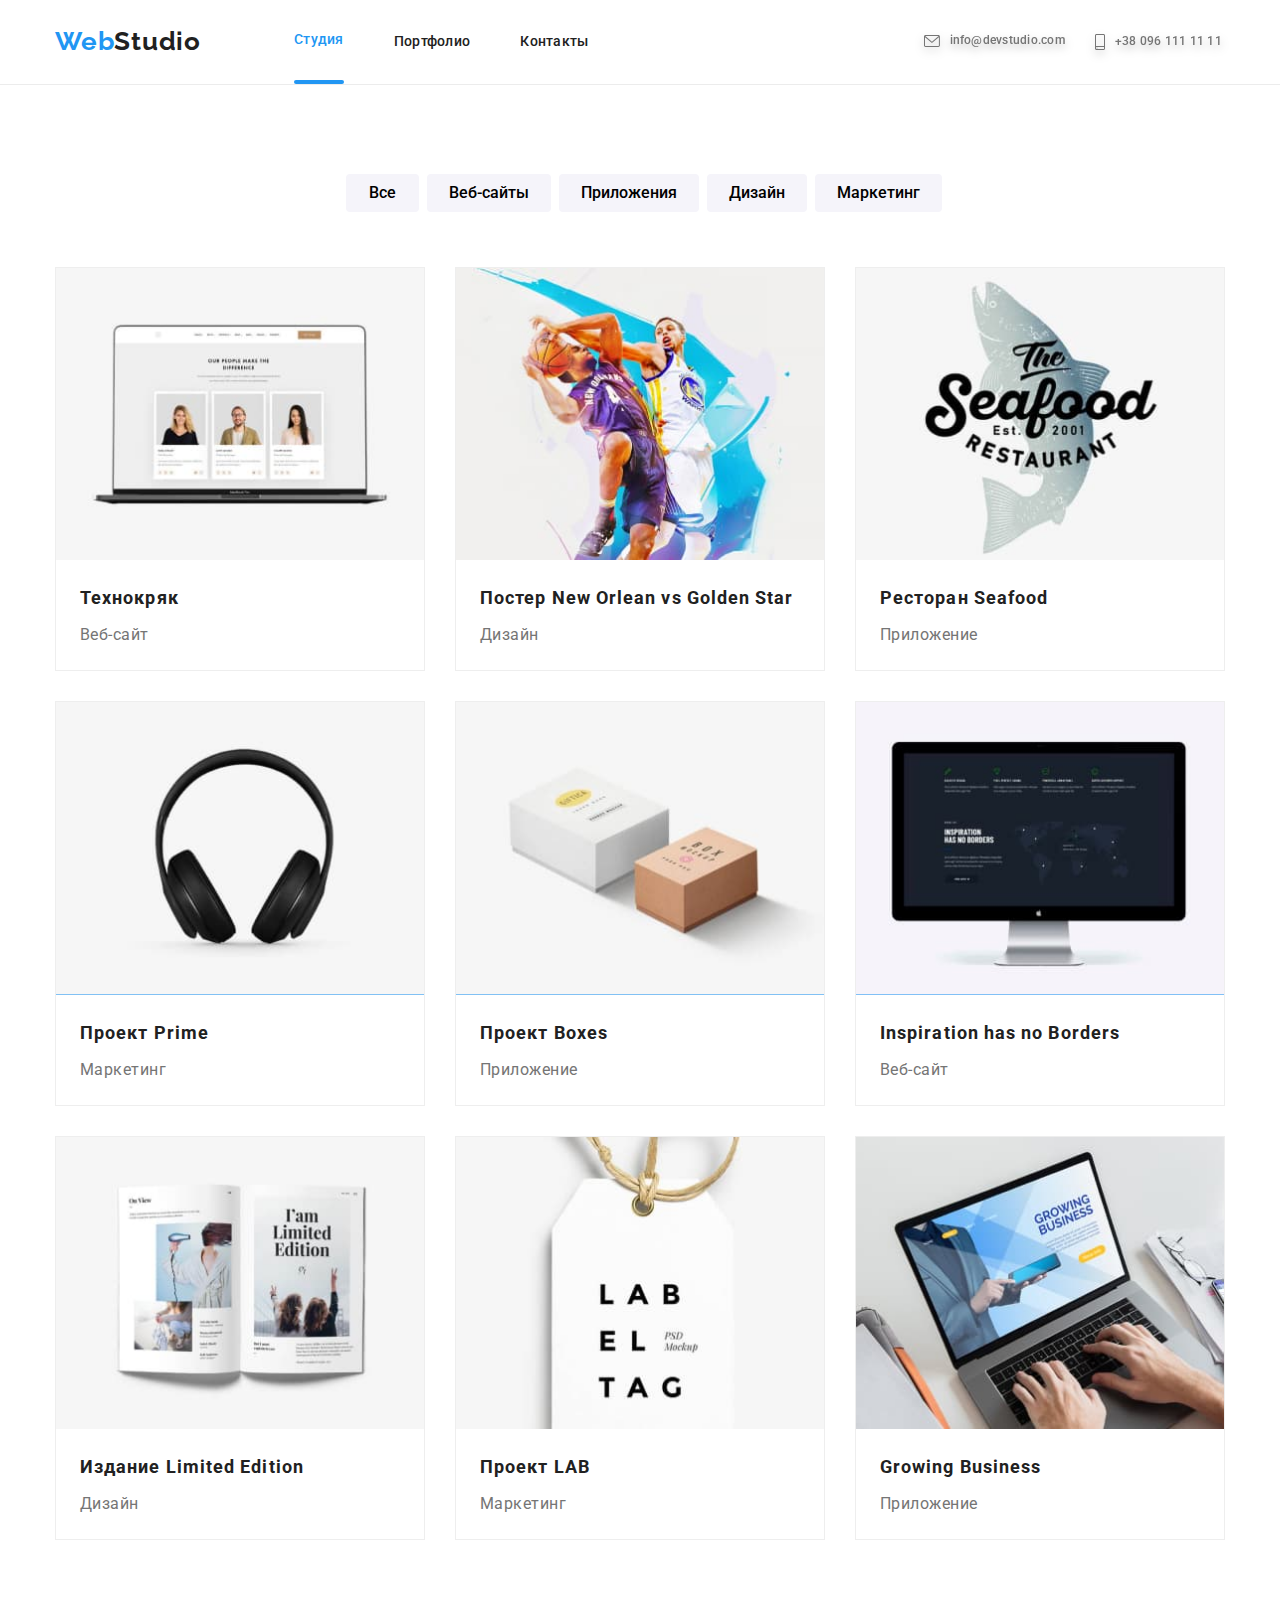
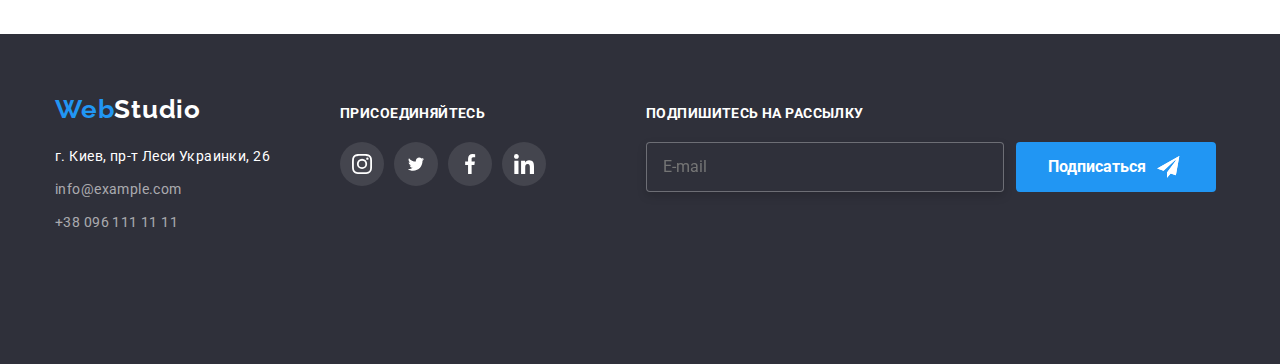
==== commit f9a4fc83: "доавда картинку ховери фокуси модальне вікно" ====
--- a/portfolio.html
+++ b/portfolio.html
@@ -21,47 +21,124 @@
     <!--логотип сайту-->
     <header class="page-header">
       <div class="container page-header--global">
-        <nav class="page-header__site-nav">
+        <div class="close_image">
+          <nav class="page-header__site-nav">
+            <a href="index.html" class="page-header__logo"
+              ><span class="page-header__logo--accent">Web</span>Studio</a
+            >
+
+            <!--навігація на сторінки-->
+
+            <ul class="nav-link">
+              <li class="nav-link__header nav-link--current">
+                <a
+                  class="nav-link__navigation nav-link--current"
+                  href="index.html"
+                  >Студия</a
+                >
+              </li>
+
+              <li class="nav-link__header">
+                <a class="nav-link__navigation" href="./portfolio.html"
+                  >Портфолио</a
+                >
+              </li>
+
+              <li class="nav-link__header">
+                <a class="nav-link__navigation" href="">Контакты</a>
+              </li>
+            </ul>
+          </nav>
+          <ul class="mail">
+            <li class="mail__namb">
+              <a class="mail__link" href="emailto:info@devstudio.com">
+                <svg class="mail__icon" width="16" height="12">
+                  <use href="./images/icons.svg#icon-mail"></use>
+                </svg>
+                info@devstudio.com
+              </a>
+            </li>
+            <li class="mail__namb">
+              <a class="mail__link" href="tel:+380961111111">
+                <svg class="mail__icon" width="10px" height="16">
+                  <use href="./images/icons.svg#icon-smartphone"></use>
+                </svg>
+                +38 096 111 11 11</a
+              >
+            </li>
+          </ul>
+        </div>
+        <!-- мобільне меню -->
+        <div class="mobile-menu">
           <a href="index.html" class="page-header__logo"
             ><span class="page-header__logo--accent">Web</span>Studio</a
           >
-          <!--навігація на сторінки-->
-          <ul class="nav-link">
-            <li class="nav-link__header">
-              <a class="nav-link__navigation" href="index.html">Студия</a>
-            </li>
-
-            <li class="nav-link__header nav-link--current">
-              <a
-                class="nav-link__navigation nav-link--current"
-                href="./portfolio.html"
-                >Портфолио</a
-              >
-            </li>
-
-            <li class="nav-link__header">
-              <a class="nav-link__navigation" href="">Контакты</a>
-            </li>
-          </ul>
-        </nav>
-        <ul class="mail">
-          <li class="mail__namb">
-            <a class="mail__link" href="emailto:info@devstudio.com">
-              <svg class="mail__icon" width="16" height="12">
-                <use href="./images/icons.svg#icon-mail"></use>
+          <div class="btn-mobile">
+            <button data-modal-open1 class="btn-mobile__open" type="button">
+              <svg class="modal__icon-mobile" width="40px" height="40px">
+                <use href="./images/icons.svg#icon-menu_40px-2"></use>
               </svg>
-              info@devstudio.com
-            </a>
-          </li>
-          <li class="mail__namb">
-            <a class="mail__link" href="tel:+380961111111">
-              <svg class="mail__icon" width="10px" height="16">
-                <use href="./images/icons.svg#icon-smartphone"></use>
-              </svg>
-              +38 096 111 11 11</a
-            >
-          </li>
-        </ul>
+            </button>
+          </div>
+          <div data-modal3 class="backdrop is-hidden4">
+            <div class="mod">
+              <button data-modal-close2 class="btn-mobile__close" type="button">
+                <svg class="modal__icon-mobile" width="40px" height="40px">
+                  <use href="./images/icons.svg#icon-closeD_40px-1"></use>
+                </svg>
+              </button>
+              <ul class="mobile">
+                <li class="mobile-menu__item">
+                  <a href="index.html" class="mobile-menu__link">Студия </a>
+                </li>
+                <li class="mobile-menu__item">
+                  <a
+                    href="./portfolio.html"
+                    class="mobile-menu__link nav-link--current"
+                    >Портфолио</a
+                  >
+                </li>
+                <li class="mobile-menu__item">
+                  <a href="" class="mobile-menu__link">Контакты</a>
+                </li>
+              </ul>
+              <ul class="mobile-menu__contatcts">
+                <li class="mobile-menu__item">
+                  <a href="tel:+380961111111" class="contatcts-menu__link"
+                    >+38 096 111 11 11</a
+                  >
+                </li>
+                <li class="mobile-menu__item">
+                  <a
+                    href="mailto:info@devstudio.com"
+                    class="contatcts-menu__link"
+                    >info@devstudio.com</a
+                  >
+                </li>
+              </ul>
+              <ul class="mobile-menu__socials">
+                <li class="mobile-menu__item">
+                  <a href="" class="socials-menu__link"
+                    >Instagram <span class="bok"> </span
+                  ></a>
+                </li>
+                <li class="mobile-menu__item">
+                  <a href="" class="socials-menu__link"
+                    >Twitter<span class="bok"> </span
+                  ></a>
+                </li>
+                <li class="mobile-menu__item">
+                  <a href="" class="socials-menu__link"
+                    >Facebook<span class="bok"> </span
+                  ></a>
+                </li>
+                <li class="mobile-menu__item">
+                  <a href="" class="socials-menu__link">LinkedIn</a>
+                </li>
+              </ul>
+            </div>
+          </div>
+        </div>
       </div>
     </header>
     <main>
@@ -425,5 +502,6 @@
         </div>
       </div>
     </footer>
+    <script src="./js/menu.js"></script>
   </body>
 </html>
--- a/css/main.css
+++ b/css/main.css
@@ -7,12 +7,18 @@
   --primary-text-p-color: #757575;
   --primary-futer-color: #2f303a;
   --transition: cubic-bezier(0.4, 0, 0.2, 1) 250ms;
+  --items: 1;
+  --indent: 30px;
 }
 
 body {
   margin-top: 80px;
   font-family: Roboto, sans-serif;
   color: var(--primary-text-color);
+}
+
+main {
+  display: block;
 }
 
 ul {
@@ -44,10 +50,34 @@
 
 /* основний контейнер */
 .container {
-  width: 1200px;
   padding-left: 15px;
   padding-right: 15px;
-  margin: 0 auto;
+  margin-left: auto;
+  margin-right: auto;
+}
+
+@media screen and (min-width: 320px) {
+  .container {
+    width: 320px;
+  }
+}
+
+@media screen and (min-width: 480px) {
+  .container {
+    width: 480px;
+  }
+}
+
+@media screen and (min-width: 768px) {
+  .container {
+    width: 768px;
+  }
+}
+
+@media screen and (min-width: 1200px) {
+  .container {
+    width: 1200px;
+  }
 }
 
 /* зкритий текс */
@@ -131,6 +161,11 @@
   border-radius: 50%;
 }
 
+.feauture__item, .items__list {
+  -ms-flex-preferred-size: calc((100% - var(--indent) * (var(--items) - 1)) / var(--items));
+      flex-basis: calc((100% - var(--indent) * (var(--items) - 1)) / var(--items));
+}
+
 .hero__button-one:hover, .hero__button-one:focus {
   background: #188ce8;
   -webkit-box-shadow: 0px 4px 4px rgba(0, 0, 0, 0.15);
@@ -191,6 +226,236 @@
 
 .footer__logo .logo-two {
   color: var(--primary-button-text-color);
+}
+
+.mobile-menu {
+  display: -webkit-box;
+  display: -ms-flexbox;
+  display: flex;
+  -webkit-box-align: center;
+      -ms-flex-align: center;
+          align-items: center;
+  position: relative;
+}
+
+@media screen and (min-width: 480px) {
+  .mobile-menu {
+    display: block;
+    display: -webkit-box;
+    display: -ms-flexbox;
+    display: flex;
+    -webkit-box-align: center;
+        -ms-flex-align: center;
+            align-items: center;
+    position: relative;
+    align-items: center;
+  }
+}
+
+@media screen and (min-width: 768px) {
+  .mobile-menu {
+    display: none;
+  }
+}
+
+@media screen and (min-width: 1200px) {
+  .mobile-menu {
+    display: none;
+  }
+}
+
+.btn-mobile__close {
+  -webkit-transition: var(--transition);
+  transition: var(--transition);
+  cursor: pointer;
+  border: none;
+  background-color: var(--primary-button-text-color);
+  position: absolute;
+  top: 20px;
+  right: 5px;
+}
+
+.btn-mobile__close:hover, .btn-mobile__close:focus {
+  background-color: var(--primary-button-text-color);
+  fill: var(--primary-touch-color);
+}
+
+.btn-mobile__close__icon-mobile {
+  fill: var(--primary-button-text-color);
+}
+
+.btn-mobile__open {
+  -webkit-transition: var(--transition);
+  transition: var(--transition);
+  cursor: pointer;
+  margin-left: auto;
+  border: none;
+  background-color: var(--primary-button-text-color);
+}
+
+@media screen and (min-width: 480px) {
+  .btn-mobile__open {
+    margin-left: 250px;
+  }
+}
+
+.btn-mobile__open:hover, .btn-mobile__open:focus {
+  background-color: var(--primary-button-text-color);
+  fill: var(--primary-touch-color);
+}
+
+.btn-mobile__open__icon-mobile {
+  fill: var(--primary-button-text-color);
+}
+
+.backdrop {
+  padding: 40px;
+}
+
+.backdrop.is-hidden4 {
+  opacity: 0;
+  visibility: hidden;
+  pointer-events: none;
+}
+
+.backdrop.is-hidden4 .mod {
+  opacity: 1;
+  -webkit-transition: var(--transition);
+  transition: var(--transition);
+  -webkit-transform: translate(-50%, -50%) scale(1.1);
+          transform: translate(-50%, -50%) scale(1.1);
+}
+
+.mod {
+  opacity: 1;
+  position: absolute;
+  top: 50%;
+  left: 50%;
+  padding: 40px;
+  width: 100%;
+  width: 100%;
+  padding: 40px;
+  min-height: 100%;
+  -webkit-transform: translate(-50%, -50%) scale(1);
+          transform: translate(-50%, -50%) scale(1);
+  background: var(--primary-button-text-color);
+  -webkit-transition: var(--transition);
+  transition: var(--transition);
+}
+
+.links {
+  display: -webkit-box;
+  display: -ms-flexbox;
+  display: flex;
+}
+
+.mobile {
+  margin-top: 40px;
+}
+
+.mobile-menu__link {
+  -webkit-transition: var(--transition);
+  transition: var(--transition);
+  font-weight: 500;
+  font-size: 40px;
+  line-height: 1.17;
+  letter-spacing: 0.02em;
+  color: var(--primary-text-color);
+}
+
+.mobile-menu__link:focus, .mobile-menu__link:hover {
+  color: var(--primary-touch-color);
+}
+
+.mobile-menu__contatcts {
+  padding-top: 306px;
+}
+
+.mobile-menu__link.nav-link--current {
+  color: var(--primary-touch-color);
+}
+
+.contatcts-menu__link {
+  -webkit-transition: var(--transition);
+  transition: var(--transition);
+  color: var(--primary-text-p-color);
+  font-weight: 500;
+  font-size: 34px;
+  line-height: 1.17;
+  letter-spacing: 0.02em;
+}
+
+.contatcts-menu__link:focus, .contatcts-menu__link:hover {
+  color: var(--primary-touch-color);
+}
+
+.mobile-menu__socials {
+  margin-top: 64px;
+  display: -webkit-box;
+  display: -ms-flexbox;
+  display: flex;
+}
+
+.socials-menu__link {
+  -webkit-transition: var(--transition);
+  transition: var(--transition);
+  color: var(--primary-touch-color);
+  font-weight: 500;
+  font-size: 18px;
+  line-height: 1.22;
+  letter-spacing: 0.02em;
+}
+
+.socials-menu__link:focus, .socials-menu__link:hover {
+  color: var(--primary-touch-color);
+}
+
+.mobile-menu__item {
+  margin-bottom: 32px;
+}
+
+.bok {
+  margin-right: 10px;
+  margin-left: 10px;
+  width: 22px;
+  height: 0px;
+  border: 1px solid rgba(33, 33, 33, 0.2);
+  -webkit-transform: rotate(90deg);
+          transform: rotate(90deg);
+}
+
+.close_image {
+  display: none;
+}
+
+@media screen and (min-width: 480px) {
+  .close_image {
+    display: none;
+  }
+}
+
+@media screen and (min-width: 768px) {
+  .close_image {
+    display: block;
+    display: -webkit-box;
+    display: -ms-flexbox;
+    display: flex;
+    -webkit-box-align: center;
+        -ms-flex-align: center;
+            align-items: center;
+  }
+}
+
+@media screen and (min-width: 1200px) {
+  .close_image {
+    display: block;
+    display: -webkit-box;
+    display: -ms-flexbox;
+    display: flex;
+    -webkit-box-align: center;
+        -ms-flex-align: center;
+            align-items: center;
+  }
 }
 
 .page-header {
@@ -249,6 +514,18 @@
           align-items: center;
 }
 
+@media screen and (min-width: 768px) {
+  .nav-link {
+    margin-left: 88px;
+  }
+}
+
+@media screen and (min-width: 1200px) {
+  .nav-link {
+    margin-left: 93px;
+  }
+}
+
 .nav-link__navigation.nav-link--current {
   color: var(--primary-touch-color);
 }
@@ -278,6 +555,24 @@
   transition: var(--transition);
 }
 
+@media screen and (min-width: 768px) {
+  .nav-link__navigation {
+    font-weight: 500;
+    font-size: 14px;
+    line-height: 1.14;
+    letter-spacing: 0.02em;
+  }
+}
+
+@media screen and (min-width: 1200px) {
+  .nav-link__navigation {
+    font-weight: 500;
+    font-size: 14px;
+    line-height: 1.14;
+    letter-spacing: 0.02em;
+  }
+}
+
 .nav-link__navigation:focus, .nav-link__navigation:hover {
   color: var(--primary-touch-color);
 }
@@ -291,6 +586,41 @@
       -ms-flex-align: none;
           align-items: none;
   margin-left: auto;
+}
+
+@media screen and (min-width: 768px) {
+  .mail {
+    list-style: none;
+    display: -webkit-box;
+    display: -ms-flexbox;
+    display: flex;
+    -webkit-box-align: none;
+        -ms-flex-align: none;
+            align-items: none;
+    -webkit-box-orient: vertical;
+    -webkit-box-direction: normal;
+        -ms-flex-direction: column;
+            flex-direction: column;
+    margin-left: 50px;
+  }
+}
+
+@media screen and (min-width: 1200px) {
+  .mail {
+    list-style: none;
+    display: -webkit-box;
+    display: -ms-flexbox;
+    display: flex;
+    -webkit-box-align: none;
+        -ms-flex-align: none;
+            align-items: none;
+    margin-left: auto;
+    -webkit-box-orient: horizontal;
+    -webkit-box-direction: normal;
+        -ms-flex-direction: row;
+            flex-direction: row;
+    margin-left: 305px;
+  }
 }
 
 .mail__namb {
@@ -313,8 +643,6 @@
   font-size: 14px;
   line-height: 1.14;
   letter-spacing: 0.02em;
-  padding-top: 32px;
-  padding-bottom: 32px;
   font-style: normal;
   text-decoration: none;
   color: var(--primary-text-p-color);
@@ -322,6 +650,23 @@
           filter: drop-shadow(0px 4px 4px rgba(0, 0, 0, 0.25));
   -webkit-transition: var(--transition);
   transition: var(--transition);
+}
+
+@media screen and (min-width: 768px) {
+  .mail__link {
+    font-weight: 500;
+    font-size: 12px;
+    line-height: 1.16;
+    letter-spacing: 0.02em;
+    padding-bottom: 10px;
+  }
+}
+
+@media screen and (min-width: 1200px) {
+  .mail__link {
+    padding-top: 32px;
+    padding-bottom: 32px;
+  }
 }
 
 .mail__link:focus, .mail__link:hover {
@@ -369,7 +714,8 @@
   top: 50%;
   left: 50%;
   padding: 40px;
-  min-width: 530px;
+  width: 100%;
+  max-width: 530px;
   min-height: 584px;
   -webkit-transform: translate(-50%, -50%) scale(1);
           transform: translate(-50%, -50%) scale(1);
@@ -379,6 +725,19 @@
   border-radius: 4px;
   -webkit-transition: var(--transition);
   transition: var(--transition);
+}
+
+@media screen and (min-width: 480px) {
+  .modal {
+    width: 100%;
+    max-width: 450px;
+  }
+}
+
+@media screen and (min-width: 1200px) {
+  .modal {
+    min-width: 530px;
+  }
 }
 
 .modal .modal__text {
@@ -395,12 +754,34 @@
 
 /* Оформлення модального вікна */
 .modal__tupe {
+  -webkit-box-sizing: border-box;
+          box-sizing: border-box;
   top: 79px;
   left: 41px;
   position: absolute;
   display: -webkit-box;
   display: -ms-flexbox;
   display: flex;
+}
+
+@media screen and (min-width: 480px) {
+  .modal__tupe {
+    top: 79px;
+    left: 26px;
+  }
+}
+
+@media screen and (min-width: 1200px) {
+  .modal__tupe {
+    -webkit-box-sizing: border-box;
+            box-sizing: border-box;
+    top: 79px;
+    left: 41px;
+    position: absolute;
+    display: -webkit-box;
+    display: -ms-flexbox;
+    display: flex;
+  }
 }
 
 .modal__tupe .modal__box {
@@ -453,8 +834,21 @@
   padding-left: 42px;
   border: 1px solid rgba(33, 33, 33, 0.2);
   border-radius: 4px;
+  width: 100%;
   width: 448px;
   height: 40px;
+}
+
+@media screen and (min-width: 480px) {
+  .modal__tupe .modal__name {
+    width: 400px;
+  }
+}
+
+@media screen and (min-width: 1200px) {
+  .modal__tupe .modal__name {
+    width: 448px;
+  }
 }
 
 .modal__tupe .modal__icon {
@@ -479,6 +873,7 @@
   outline: none;
   cursor: pointer;
   padding: 12px 16px;
+  width: 100%;
   width: 448px;
   height: 120px;
   border: 1px solid rgba(33, 33, 33, 0.2);
@@ -487,6 +882,18 @@
   font-size: 14px;
   line-height: 1.14;
   letter-spacing: 0.01em;
+}
+
+@media screen and (min-width: 480px) {
+  .modal__comment {
+    width: 400px;
+  }
+}
+
+@media screen and (min-width: 1200px) {
+  .modal__comment {
+    width: 448px;
+  }
 }
 
 .modal__comment .modal__comment:hover,
@@ -533,6 +940,24 @@
   font-size: 14px;
   line-height: 1.71;
   letter-spacing: 0.03em;
+}
+
+@media screen and (min-width: 480px) {
+  .agreement {
+    font-weight: 400;
+    font-size: 12px;
+    line-height: 1.16;
+    letter-spacing: 0.03em;
+  }
+}
+
+@media screen and (min-width: 1200px) {
+  .agreement {
+    font-weight: 400;
+    font-size: 14px;
+    line-height: 1.71;
+    letter-spacing: 0.03em;
+  }
 }
 
 .agreement__container {
@@ -636,14 +1061,64 @@
   background-image: linear-gradient(rgba(47, 48, 58, 0.4), rgba(47, 48, 58, 0.4)), url(../images/header.jpg);
 }
 
+@media screen and (max-width: 480px) and (min-device-pixel-ratio: 2), screen and (max-width: 480px) and (-webkit-min-device-pixel-ratio: 2), screen and (max-width: 480px) and (min-resolution: 192dpi), screen and (max-width: 480px) and (min-resolution: 2dppx) {
+  .hero {
+    background-image: -webkit-gradient(linear, left top, right top, from(rgba(47, 48, 58, 0.4)), to(rgba(47, 48, 58, 0.4))), url("../images/heder-photo-x2.jpg");
+    background-image: linear-gradient(to right, rgba(47, 48, 58, 0.4), rgba(47, 48, 58, 0.4)), url("../images/heder-photo-x2.jpg");
+  }
+}
+
+@media screen and (min-width: 481px) and (max-width: 768px) {
+  .hero {
+    background-image: -webkit-gradient(linear, left top, right top, from(rgba(47, 48, 58, 0.4)), to(rgba(47, 48, 58, 0.4))), url("../images/header.jpg");
+    background-image: linear-gradient(to right, rgba(47, 48, 58, 0.4), rgba(47, 48, 58, 0.4)), url("../images/header.jpg");
+  }
+}
+
+@media screen and (min-width: 481px) and (max-width: 768px) and (min-device-pixel-ratio: 2), screen and (min-width: 481px) and (max-width: 768px) and (-webkit-min-device-pixel-ratio: 2), screen and (min-width: 481px) and (max-width: 768px) and (min-resolution: 192dpi), screen and (min-width: 481px) and (max-width: 768px) and (min-resolution: 2dppx) {
+  .hero {
+    background-image: -webkit-gradient(linear, left top, right top, from(rgba(47, 48, 58, 0.4)), to(rgba(47, 48, 58, 0.4))), url("../images/heder-photo-x2.jpg");
+    background-image: linear-gradient(to right, rgba(47, 48, 58, 0.4), rgba(47, 48, 58, 0.4)), url("../images/heder-photo-x2.jpg");
+  }
+}
+
+@media screen and (min-width: 769px) and (max-width: 1600px) {
+  .hero {
+    background-image: -webkit-gradient(linear, left top, right top, from(rgba(47, 48, 58, 0.4)), to(rgba(47, 48, 58, 0.4))), url("../images/header.jpg");
+    background-image: linear-gradient(to right, rgba(47, 48, 58, 0.4), rgba(47, 48, 58, 0.4)), url("../images/header.jpg");
+  }
+}
+
+@media screen and (min-width: 769px) and (max-width: 1600px) and (min-device-pixel-ratio: 2), screen and (min-width: 769px) and (max-width: 1600px) and (-webkit-min-device-pixel-ratio: 2), screen and (min-width: 769px) and (max-width: 1600px) and (min-resolution: 192dpi), screen and (min-width: 769px) and (max-width: 1600px) and (min-resolution: 2dppx) {
+  .hero {
+    background-image: -webkit-gradient(linear, left top, right top, from(rgba(47, 48, 58, 0.4)), to(rgba(47, 48, 58, 0.4))), url("../images/heder-photo-x2.jpg");
+    background-image: linear-gradient(to right, rgba(47, 48, 58, 0.4), rgba(47, 48, 58, 0.4)), url("../images/heder-photo-x2.jpg");
+  }
+}
+
 .hero__title {
   margin-bottom: 30px;
   text-align: center;
-  font-weight: 900;
-  font-size: 44px;
-  line-height: 1.36;
-  letter-spacing: 0.06em;
-  text-transform: uppercase;
+}
+
+@media screen and (min-width: 480px) {
+  .hero__title {
+    font-weight: 900;
+    font-size: 26px;
+    line-height: 1.61;
+    letter-spacing: 0.06em;
+    text-transform: uppercase;
+  }
+}
+
+@media screen and (min-width: 1200px) {
+  .hero__title {
+    font-weight: 900;
+    font-size: 44px;
+    line-height: 1.36;
+    letter-spacing: 0.06em;
+    text-transform: uppercase;
+  }
 }
 
 .hero__button-one:hover {
@@ -656,11 +1131,35 @@
 /* кнопка 1 */
 /* Модальне вікно */
 .section-feauture {
-  padding-top: 94px;
-  padding-bottom: 94px;
+  padding-top: 60px;
+  padding-bottom: 60px;
+}
+
+@media screen and (min-width: 480px) {
+  .section-feauture {
+    padding-top: 60px;
+    padding-bottom: 60px;
+  }
+}
+
+@media screen and (min-width: 768px) {
+  .section-feauture {
+    padding-top: 60px;
+    padding-bottom: 60px;
+  }
+}
+
+@media screen and (min-width: 1200px) {
+  .section-feauture {
+    padding-top: 94px;
+    padding-bottom: 94px;
+  }
 }
 
 .feauture {
+  -ms-flex-wrap: wrap;
+      flex-wrap: wrap;
+  gap: var(--indent);
   list-style: none;
   display: -webkit-box;
   display: -ms-flexbox;
@@ -670,12 +1169,22 @@
           align-items: none;
 }
 
-.feauture__item {
-  margin-left: 30px;
-}
-
-.feauture__item:first-child {
-  margin-left: 0px;
+@media screen and (min-width: 480px) {
+  .feauture__item {
+    --items: 1;
+  }
+}
+
+@media screen and (min-width: 768px) {
+  .feauture__item {
+    --items: 2;
+  }
+}
+
+@media screen and (min-width: 1200px) {
+  .feauture__item {
+    --items: 4;
+  }
 }
 
 .feauture__group {
@@ -688,7 +1197,6 @@
   -webkit-box-pack: center;
       -ms-flex-pack: center;
           justify-content: center;
-  width: 270px;
   height: 120px;
   margin-left: 30px;
   margin-bottom: 30px;
@@ -710,8 +1218,25 @@
   color: var(--primary-text-color);
 }
 
+@media screen and (min-width: 480px) {
+  .feauture__caption {
+    text-align: center;
+  }
+}
+
+@media screen and (min-width: 768px) {
+  .feauture__caption {
+    text-align: left;
+  }
+}
+
+@media screen and (min-width: 1200px) {
+  .feauture__caption {
+    text-align: left;
+  }
+}
+
 .feauture__text {
-  width: 270px;
   font-weight: 400;
   font-size: 14px;
   line-height: 1.71;
@@ -721,6 +1246,13 @@
 
 .company {
   padding-bottom: 94px;
+  display: none;
+}
+
+@media screen and (min-width: 1200px) {
+  .company {
+    display: block;
+  }
 }
 
 .company__title {
@@ -779,12 +1311,26 @@
 
 /* команда */
 .team {
-  padding-top: 94px;
-  padding-bottom: 94px;
+  padding-top: 60px;
+  padding-bottom: 60px;
   display: block;
   -ms-flex-wrap: wrap;
       flex-wrap: wrap;
   background-color: var(--primary-background-color);
+}
+
+@media screen and (min-width: 480px) {
+  .team {
+    padding-top: 60px;
+    padding-bottom: 60px;
+  }
+}
+
+@media screen and (min-width: 1200px) {
+  .team {
+    padding-top: 94px;
+    padding-bottom: 94px;
+  }
 }
 
 .team .team__title {
@@ -803,17 +1349,34 @@
   display: flex;
   -ms-flex-wrap: wrap;
       flex-wrap: wrap;
+  gap: 30px;
 }
 
 .team .team__group {
-  width: calc((100% - 90px) / 4);
-  margin-left: 30px;
   background: var(--primary-button-text-color);
   list-style: none;
   overflow: hidden;
   -webkit-box-shadow: 0px 1px 3px rgba(0, 0, 0, 0.12), 0px 1px 1px rgba(0, 0, 0, 0.14), 0px 2px 1px rgba(0, 0, 0, 0.2);
           box-shadow: 0px 1px 3px rgba(0, 0, 0, 0.12), 0px 1px 1px rgba(0, 0, 0, 0.14), 0px 2px 1px rgba(0, 0, 0, 0.2);
   border-radius: 0px 0px 4px 4px;
+}
+
+@media screen and (min-width: 480px) {
+  .team .team__group {
+    width: calc((100% - 30px) / 1);
+  }
+}
+
+@media screen and (min-width: 768px) {
+  .team .team__group {
+    width: calc((100% - 30px) / 2);
+  }
+}
+
+@media screen and (min-width: 1200px) {
+  .team .team__group {
+    width: calc((100% - 90px) / 4);
+  }
 }
 
 .team .team__group:nth-child(1) {
@@ -854,6 +1417,9 @@
   -webkit-box-align: none;
       -ms-flex-align: none;
           align-items: none;
+  -webkit-box-pack: center;
+      -ms-flex-pack: center;
+          justify-content: center;
 }
 
 .team-social__item {
@@ -890,19 +1456,48 @@
 
 /* Постоянные клиенты */
 .section-clients {
-  padding-top: 94px;
-  padding-bottom: 94px;
+  padding-top: 60px;
+  padding-bottom: 60px;
   background-color: var(--primary-button-text-color);
 }
 
+@media screen and (min-width: 480px) {
+  .section-clients {
+    padding-top: 60px;
+    padding-bottom: 60px;
+  }
+}
+
+@media screen and (min-width: 1200px) {
+  .section-clients {
+    padding-top: 94px;
+    padding-bottom: 94px;
+  }
+}
+
 .section-clients .clients__title {
+  margin-bottom: 30px;
   color: var(--primary-text-color);
-  margin-bottom: 50px;
   text-align: center;
-  font-weight: 700;
-  font-size: 36px;
-  line-height: 1.16;
-  letter-spacing: 0.03em;
+}
+
+@media screen and (min-width: 480px) {
+  .section-clients .clients__title {
+    font-weight: 700;
+    font-size: 28px;
+    line-height: 1.17;
+    letter-spacing: 0.03em;
+  }
+}
+
+@media screen and (min-width: 1200px) {
+  .section-clients .clients__title {
+    margin-bottom: 50px;
+    font-weight: 700;
+    font-size: 36px;
+    line-height: 1.16;
+    letter-spacing: 0.03em;
+  }
 }
 
 .client-item {
@@ -913,17 +1508,16 @@
   -webkit-box-align: none;
       -ms-flex-align: none;
           align-items: none;
-}
-
-.client-item .client-item__image {
-  margin-left: 30px;
-}
-
-.client-item .client-item__image:first-child {
-  margin-left: 0px;
+  -ms-flex-wrap: wrap;
+      flex-wrap: wrap;
+  gap: 30px;
+  -webkit-box-pack: center;
+      -ms-flex-pack: center;
+          justify-content: center;
 }
 
 .client-item .client-item__link {
+  min-width: 106px;
   display: -webkit-box;
   display: -ms-flexbox;
   display: flex;
@@ -934,7 +1528,6 @@
       -ms-flex-pack: center;
           justify-content: center;
   fill: #afb1b8;
-  width: 170px;
   height: 92px;
   border: 1px solid #afb1b8;
   border-radius: 4px;
@@ -942,6 +1535,30 @@
   transition: var(--transition);
 }
 
+@media screen and (min-width: 320px) {
+  .client-item .client-item__link {
+    width: 210px;
+  }
+}
+
+@media screen and (min-width: 480px) {
+  .client-item .client-item__link {
+    width: 210px;
+  }
+}
+
+@media screen and (min-width: 768px) {
+  .client-item .client-item__link {
+    width: 226px;
+  }
+}
+
+@media screen and (min-width: 1200px) {
+  .client-item .client-item__link {
+    width: 170px;
+  }
+}
+
 .client-item .client-item__link:hover, .client-item .client-item__link:focus {
   fill: var(--primary-touch-color);
   border-color: var(--primary-touch-color);
@@ -949,12 +1566,52 @@
 
 /* підвал-сторінки */
 .footer {
+  text-align: center;
   background-color: var(--primary-futer-color);
   padding-top: 60px;
   padding-bottom: 60px;
 }
 
+@media screen and (min-width: 480px) {
+  .footer {
+    text-align: center;
+  }
+}
+
+.footer__box {
+  margin-bottom: 60px;
+}
+
+@media screen and (min-width: 1200px) {
+  .footer__box {
+    text-align: start;
+  }
+}
+
+.logo-two {
+  color: var(--primary-button-text-color);
+}
+
+.footer__logo {
+  display: inline-block;
+  margin-bottom: 20px;
+  font-family: "Raleway";
+  font-weight: 700;
+  font-size: 26px;
+  line-height: 1.19;
+  letter-spacing: 0.03em;
+  color: var(--primary-touch-color);
+  text-decoration: none;
+}
+
 .footer--burnt {
+  -webkit-box-orient: vertical;
+  -webkit-box-direction: normal;
+      -ms-flex-direction: column;
+          flex-direction: column;
+  -webkit-box-align: center;
+      -ms-flex-align: center;
+          align-items: center;
   list-style: none;
   display: -webkit-box;
   display: -ms-flexbox;
@@ -962,9 +1619,40 @@
   -webkit-box-align: baseline;
       -ms-flex-align: baseline;
           align-items: baseline;
-  -webkit-box-pack: justify;
-      -ms-flex-pack: justify;
-          justify-content: space-between;
+}
+
+@media screen and (min-width: 480px) {
+  .footer--burnt {
+    -webkit-box-orient: vertical;
+    -webkit-box-direction: normal;
+        -ms-flex-direction: column;
+            flex-direction: column;
+    -webkit-box-align: center;
+        -ms-flex-align: center;
+            align-items: center;
+  }
+}
+
+@media screen and (min-width: 768px) {
+  .footer--burnt {
+    -ms-flex-wrap: wrap;
+        flex-wrap: wrap;
+    -webkit-box-orient: horizontal;
+    -webkit-box-direction: normal;
+        -ms-flex-direction: row;
+            flex-direction: row;
+    -webkit-box-align: baseline;
+        -ms-flex-align: baseline;
+            align-items: baseline;
+  }
+}
+
+@media screen and (min-width: 1200px) {
+  .footer--burnt {
+    -webkit-box-pack: justify;
+        -ms-flex-pack: justify;
+            justify-content: space-between;
+  }
 }
 
 .footer__map {
@@ -1012,12 +1700,32 @@
 }
 
 .footer-social {
+  margin-bottom: 60px;
   padding-top: 12px;
-  margin-left: 70px;
   -webkit-box-orient: vertical;
   -webkit-box-direction: normal;
       -ms-flex-direction: column;
           flex-direction: column;
+}
+
+@media screen and (min-width: 480px) {
+  .footer-social {
+    margin-bottom: 60px;
+  }
+}
+
+@media screen and (min-width: 768px) {
+  .footer-social {
+    margin-left: auto;
+    text-align: center;
+  }
+}
+
+@media screen and (min-width: 1200px) {
+  .footer-social {
+    margin-left: 70px;
+    text-align: left;
+  }
 }
 
 .footer-social .footer-social__text {
@@ -1079,7 +1787,9 @@
   -webkit-box-direction: normal;
       -ms-flex-direction: column;
           flex-direction: column;
-  margin-left: 100px;
+  -webkit-box-align: end;
+      -ms-flex-align: end;
+          align-items: flex-end;
   list-style: none;
   display: -webkit-box;
   display: -ms-flexbox;
@@ -1087,6 +1797,30 @@
   -webkit-box-align: none;
       -ms-flex-align: none;
           align-items: none;
+}
+
+@media screen and (min-width: 480px) {
+  .footer-sub {
+    -webkit-box-align: center;
+        -ms-flex-align: center;
+            align-items: center;
+  }
+}
+
+@media screen and (min-width: 768px) {
+  .footer-sub {
+    margin-left: auto;
+    margin-right: auto;
+  }
+}
+
+@media screen and (min-width: 1200px) {
+  .footer-sub {
+    margin-left: 100px;
+    -webkit-box-align: start;
+        -ms-flex-align: start;
+            align-items: flex-start;
+  }
 }
 
 .footer-sub .footer-sub__tekst {
@@ -1101,6 +1835,10 @@
 }
 
 .footer-sub .footer-sub__subscribe {
+  -webkit-box-orient: vertical;
+  -webkit-box-direction: normal;
+      -ms-flex-direction: column;
+          flex-direction: column;
   list-style: none;
   display: -webkit-box;
   display: -ms-flexbox;
@@ -1110,19 +1848,54 @@
           align-items: center;
 }
 
+@media screen and (min-width: 480px) {
+  .footer-sub .footer-sub__subscribe {
+    -webkit-box-orient: vertical;
+    -webkit-box-direction: normal;
+        -ms-flex-direction: column;
+            flex-direction: column;
+  }
+}
+
+@media screen and (min-width: 1200px) {
+  .footer-sub .footer-sub__subscribe {
+    -webkit-box-orient: horizontal;
+    -webkit-box-direction: normal;
+        -ms-flex-direction: row;
+            flex-direction: row;
+    -webkit-box-align: baseline;
+        -ms-flex-align: baseline;
+            align-items: baseline;
+  }
+}
+
 .footer-sub .footer-sub__form {
+  width: 100%;
+  margin-bottom: 20px;
   font-size: 16px;
   line-height: 1.25;
   color: var(--primary-button-text-color);
   padding-left: 16px;
   margin-right: 12px;
-  width: 358px;
   height: 50px;
   border: 1px solid rgba(255, 255, 255, 0.3);
   -webkit-filter: drop-shadow(0px 4px 4px rgba(0, 0, 0, 0.15));
           filter: drop-shadow(0px 4px 4px rgba(0, 0, 0, 0.15));
   border-radius: 4px;
   background-color: var(--primary-futer-color);
+}
+
+@media screen and (min-width: 480px) {
+  .footer-sub .footer-sub__form {
+    width: 450px;
+    margin-bottom: 20px;
+  }
+}
+
+@media screen and (min-width: 1200px) {
+  .footer-sub .footer-sub__form {
+    width: 358px;
+  }
 }
 
 .footer-sub .footer-sub__img-button {
@@ -1150,6 +1923,60 @@
 }
 
 .item-keys .item-keys__btn {
+  margin-bottom: 14px;
+}
+
+@media screen and (min-width: 480px) {
+  .item-keys .item-keys__btn {
+    display: -webkit-box;
+    display: -ms-flexbox;
+    display: flex;
+    -ms-flex-wrap: wrap;
+        flex-wrap: wrap;
+    margin-bottom: 43px;
+  }
+}
+
+@media screen and (min-width: 768px) {
+  .item-keys .item-keys__btn {
+    list-style: none;
+    display: -webkit-box;
+    display: -ms-flexbox;
+    display: flex;
+    -webkit-box-align: none;
+        -ms-flex-align: none;
+            align-items: none;
+    -webkit-box-pack: center;
+        -ms-flex-pack: center;
+            justify-content: center;
+    margin-bottom: 14px;
+  }
+}
+
+@media screen and (min-width: 1200px) {
+  .item-keys .item-keys__btn {
+    margin-bottom: 34px;
+  }
+}
+
+@media screen and (min-width: 480px) {
+  .item-keys .item-keys__btn .item-keys__buttons-portfolio {
+    margin-left: 8px;
+    margin-bottom: 21px;
+  }
+}
+
+@media screen and (min-width: 768px) {
+  .item-keys .item-keys__btn .item-keys__buttons-portfolio {
+    margin-left: 8px;
+  }
+}
+
+.item-keys .item-keys__btn__buttons-portfolio:first-child {
+  margin-left: 0px;
+}
+
+.items {
   list-style: none;
   display: -webkit-box;
   display: -ms-flexbox;
@@ -1157,28 +1984,7 @@
   -webkit-box-align: none;
       -ms-flex-align: none;
           align-items: none;
-  -webkit-box-pack: center;
-      -ms-flex-pack: center;
-          justify-content: center;
-  margin-bottom: 50px;
-}
-
-.item-keys .item-keys__buttons-portfolio {
-  margin-left: 8px;
-}
-
-.item-keys__buttons-portfolio:first-child {
-  margin-left: 0px;
-}
-
-.items {
-  list-style: none;
-  display: -webkit-box;
-  display: -ms-flexbox;
-  display: flex;
-  -webkit-box-align: none;
-      -ms-flex-align: none;
-          align-items: none;
+  gap: 30px;
   -ms-flex-wrap: wrap;
       flex-wrap: wrap;
 }
@@ -1188,18 +1994,29 @@
   transition: var(--transition);
   cursor: pointer;
   border: 1px solid #eeeeee;
-  width: calc((100% - 60px) / 3);
-  margin-right: 30px;
-  margin-bottom: 30px;
+}
+
+@media screen and (min-width: 480px) {
+  .items__list {
+    --items: 1;
+  }
+}
+
+@media screen and (min-width: 768px) {
+  .items__list {
+    --items: 2;
+  }
+}
+
+@media screen and (min-width: 1200px) {
+  .items__list {
+    --items: 3;
+  }
 }
 
 .items__list:hover, .items__list:focus {
   -webkit-box-shadow: 0px 1px 1px rgba(0, 0, 0, 0.12), 0px 4px 4px rgba(0, 0, 0, 0.06), 1px 4px 6px rgba(0, 0, 0, 0.16);
           box-shadow: 0px 1px 1px rgba(0, 0, 0, 0.12), 0px 4px 4px rgba(0, 0, 0, 0.06), 1px 4px 6px rgba(0, 0, 0, 0.16);
-}
-
-.items__list:nth-child(3n) {
-  margin-right: 0px;
 }
 
 .items__tumb-portfolio {
--- a/css/main.min.css
+++ b/css/main.min.css
@@ -1,2 +1,2 @@
-:root{--primary-text-color: #212121;--primary-touch-color: #2196f3;--primary-button-text-color: #ffffff;--primary-background-color: #f5f4fa;--primary-text-p-color: #757575;--primary-futer-color: #2f303a;--transition: cubic-bezier(0.4, 0, 0.2, 1) 250ms}body{margin-top:80px;font-family:Roboto, sans-serif;color:var(--primary-text-color)}ul{list-style:none;margin:0px;padding:0px}a{text-decoration:none}h1,h2,h3,h4{margin:0px}p{margin:0px}img{display:block;max-width:100%;height:auto}.container{width:1200px;padding-left:15px;padding-right:15px;margin:0 auto}.item-keys__shadow{display:none;text-align:center}.footer-sub__btn{-webkit-box-orient:vertical;-webkit-box-direction:normal;-ms-flex-direction:column;flex-direction:column;left:40px;-webkit-transition:var(--transition);transition:var(--transition);border-width:0px;display:inline-block;padding:10px 32px;border-radius:4px;min-width:200px;font-family:inherit;background-color:var(--primary-touch-color);color:var(--primary-button-text-color);cursor:pointer;font-style:normal;font-weight:700;font-size:16px;line-height:1.87;margin:0}.hero__button-one{-webkit-transition:var(--transition);transition:var(--transition);border-width:0px;display:inline-block;padding:10px 32px;border-radius:4px;min-width:200px;text-align:center;font-family:inherit;background-color:var(--primary-touch-color);color:var(--primary-button-text-color);cursor:pointer;font-style:normal;font-weight:700;font-size:16px;line-height:1.87}.item-keys__buttons{-webkit-transition:var(--transition);transition:var(--transition);border-radius:4px;padding:6px 22px;display:inline-block;min-width:73px;text-align:center;font-family:inherit;border:none;background-color:var(--primary-background-color);cursor:pointer;font-style:normal;font-weight:500;font-size:16px;line-height:1.62}.modal__script{top:8px;right:8px;position:absolute;cursor:pointer;width:30px;height:30px;background:var(--primary-button-text-color);border:1px solid rgba(0,0,0,0.1);-webkit-transition:var(--transition);transition:var(--transition);border-radius:50%}.hero__button-one:hover,.hero__button-one:focus{background:#188ce8;-webkit-box-shadow:0px 4px 4px rgba(0,0,0,0.15);box-shadow:0px 4px 4px rgba(0,0,0,0.15);border-radius:4px}.item-keys__buttons:hover,.item-keys__buttons:focus{-webkit-box-shadow:0px 3px 1px rgba(0,0,0,0.1),0px 1px 2px rgba(0,0,0,0.08),0px 2px 2px rgba(0,0,0,0.12);box-shadow:0px 3px 1px rgba(0,0,0,0.1),0px 1px 2px rgba(0,0,0,0.08),0px 2px 2px rgba(0,0,0,0.12);background-color:var(--primary-touch-color);color:var(--primary-button-text-color)}.modal__script:hover,.modal__script:focus{fill:var(--primary-touch-color)}.modal__script .modal__icon-close{color:#000000;background:var(--primary-button-text-color)}.footer-sub__btn:hover,.footer-sub__btn:focus{background:#188ce8;-webkit-box-shadow:0px 4px 4px rgba(0,0,0,0.15);box-shadow:0px 4px 4px rgba(0,0,0,0.15);border-radius:4px}.page-header__logo{padding-top:24px;padding-bottom:25px;font-family:"Raleway";font-weight:700;font-size:26px;line-height:1.19;letter-spacing:.03em;color:var(--primary-text-color);text-decoration:none}.page-header__logo .page-header__logo--accent{color:var(--primary-touch-color)}.footer__logo{display:inline-block;margin-bottom:20px;font-family:"Raleway";font-weight:700;font-size:26px;line-height:1.19;letter-spacing:.03em;color:var(--primary-touch-color);text-decoration:none}.footer__logo .logo-two{color:var(--primary-button-text-color)}.page-header{z-index:2;position:fixed;width:100%;top:0%;left:0%;min-height:80px;-webkit-box-align:center;-ms-flex-align:center;align-items:center;background-color:var(--primary-button-text-color)}.container.page-header--global{list-style:none;display:-webkit-box;display:-ms-flexbox;display:flex;-webkit-box-align:center;-ms-flex-align:center;align-items:center}.page-header{border-bottom:1px solid #ececec}.page-header__site-nav{list-style:none;display:-webkit-box;display:-ms-flexbox;display:flex;-webkit-box-align:center;-ms-flex-align:center;align-items:center}.nav-link__header{margin-left:50px}.nav-link__header:first-child{margin-left:0px}.nav-link{margin-left:93px;list-style:none;display:-webkit-box;display:-ms-flexbox;display:flex;-webkit-box-align:center;-ms-flex-align:center;align-items:center}.nav-link__navigation.nav-link--current{color:var(--primary-touch-color)}.nav-link__header.nav-link--current::after{content:"";background-color:var(--primary-touch-color);border-radius:2px;width:100%;height:4px;display:block}.nav-link__navigation{padding-top:32px;padding-bottom:32px;display:-webkit-box;display:-ms-flexbox;display:flex;color:var(--primary-text-color);font-style:normal;font-weight:500;font-size:14px;line-height:1.14;letter-spacing:.02em;-webkit-transition:var(--transition);transition:var(--transition)}.nav-link__navigation:focus,.nav-link__navigation:hover{color:var(--primary-touch-color)}.mail{list-style:none;display:-webkit-box;display:-ms-flexbox;display:flex;-webkit-box-align:none;-ms-flex-align:none;align-items:none;margin-left:auto}.mail__namb{margin-left:30px}.mail__namb__namb:first-child{margin-left:0px}.mail__link{list-style:none;display:-webkit-box;display:-ms-flexbox;display:flex;-webkit-box-align:center;-ms-flex-align:center;align-items:center;font-weight:500;font-size:14px;line-height:1.14;letter-spacing:.02em;padding-top:32px;padding-bottom:32px;font-style:normal;text-decoration:none;color:var(--primary-text-p-color);-webkit-filter:drop-shadow(0px 4px 4px rgba(0,0,0,0.25));filter:drop-shadow(0px 4px 4px rgba(0,0,0,0.25));-webkit-transition:var(--transition);transition:var(--transition)}.mail__link:focus,.mail__link:hover{color:var(--primary-touch-color)}.mail__icon{margin-right:10px;fill:currentColor;background-size:auto}.mail__icon:hover,.mail__icon:focus{fill:currentColor}.backdrop.is-hidden{opacity:0;visibility:hidden;pointer-events:none}.backdrop.is-hidden .modal{-webkit-transition:var(--transition);transition:var(--transition);-webkit-transform:translate(-50%, -50%) scale(1.1);transform:translate(-50%, -50%) scale(1.1)}.backdrop{z-index:3;position:fixed;top:0;left:0;width:100%;height:100%;background-color:rgba(0,0,0,0.2);-webkit-transition:var(--transition);transition:var(--transition)}.modal{opacity:1;position:absolute;top:50%;left:50%;padding:40px;min-width:530px;min-height:584px;-webkit-transform:translate(-50%, -50%) scale(1);transform:translate(-50%, -50%) scale(1);background:var(--primary-button-text-color);-webkit-box-shadow:0px 1px 3px rgba(0,0,0,0.12),0px 1px 1px rgba(0,0,0,0.14),0px 2px 1px rgba(0,0,0,0.2);box-shadow:0px 1px 3px rgba(0,0,0,0.12),0px 1px 1px rgba(0,0,0,0.14),0px 2px 1px rgba(0,0,0,0.2);border-radius:4px;-webkit-transition:var(--transition);transition:var(--transition)}.modal .modal__text{top:51px;left:40px;margin-bottom:12px;color:var(--primary-text-color);text-align:center;font-weight:700;font-size:20px;line-height:1.15;letter-spacing:.03em}.modal__tupe{top:79px;left:41px;position:absolute;display:-webkit-box;display:-ms-flexbox;display:flex}.modal__tupe .modal__box{position:relative;cursor:pointer;display:-webkit-box;display:-ms-flexbox;display:flex;-webkit-box-orient:vertical;-webkit-box-direction:normal;-ms-flex-direction:column;flex-direction:column;text-align:left;margin-bottom:10px}.modal__tupe .modal__box label{color:var(--primary-text-p-color);cursor:pointer;margin-bottom:4px;border-radius:4px;font-weight:400;font-size:12px;line-height:1.16;letter-spacing:.01em}.modal__tupe .modal__box input:hover,.modal__tupe .modal__box input:focus{outline:none;border:1px solid var(--primary-touch-color);border-radius:4px}.modal__tupe .modal__name-holder{text-align:left;display:inline-block;margin-bottom:4px;font-weight:400;font-size:12px;line-height:1.17;letter-spacing:.01em;color:var(--primary-text-p-color)}.modal__tupe .modal__name{-webkit-transition:var(--transition);transition:var(--transition);cursor:pointer;padding-left:42px;border:1px solid rgba(33,33,33,0.2);border-radius:4px;width:448px;height:40px}.modal__tupe .modal__icon{-webkit-transition:var(--transition);transition:var(--transition);color:var(--primary-text-color);fill:currentColor;z-index:5;top:50%;left:15px;position:absolute}.modal__tupe .modal__box:focus-within .modal__icon{color:var(--primary-touch-color)}.modal__comment{resize:none;-webkit-transition:var(--transition);transition:var(--transition);outline:none;cursor:pointer;padding:12px 16px;width:448px;height:120px;border:1px solid rgba(33,33,33,0.2);border-radius:4px;font-weight:400;font-size:14px;line-height:1.14;letter-spacing:.01em}.modal__comment .modal__comment:hover,.modal__comment .modal__comment:focus{border:1px solid #2196f3;border-radius:4px}.modal__comment textarea::-webkit-input-placeholder{color:rgba(117,117,117,0.5)}.modal__comment textarea:-ms-input-placeholder{color:rgba(117,117,117,0.5)}.modal__comment textarea::-ms-input-placeholder{color:rgba(117,117,117,0.5)}.modal__comment textarea::placeholder{color:rgba(117,117,117,0.5)}.line.modal--last{margin-bottom:20px}.agreement{margin-bottom:30px;cursor:pointer;display:-webkit-box;display:-ms-flexbox;display:flex;-webkit-box-align:center;-ms-flex-align:center;align-items:center;-webkit-box-pack:center;-ms-flex-pack:center;justify-content:center;position:relative;color:var(--primary-text-p-color);font-weight:400;font-size:14px;line-height:1.71;letter-spacing:.03em}.agreement__container{display:block;-webkit-box-align:center;-ms-flex-align:center;align-items:center;-webkit-box-pack:center;-ms-flex-pack:center;justify-content:center;position:relative;width:16px;height:15px;margin-right:8px;cursor:pointer;margin-right:7px}.agreement__checkbox{-webkit-transition:var(--transition);transition:var(--transition);position:absolute;-webkit-appearance:none;-moz-appearance:none;appearance:none;position:absolute}.agreement__checkbox:checked+.agreement__icon{fill:var(--primary-touch-color);opacity:1}.agreement__checkbox:hover ~ .agreement__unchecked,.agreement__checkbox:focus ~ .agreement__unchecked{border:2px solid var(--primary-touch-color)}.agreement__checkbox:checked ~ .agreement__unchecked{opacity:0}.agreement__icon{-webkit-transition:var(--transition);transition:var(--transition);top:0;left:0;position:absolute;opacity:0;width:16px;height:15px}.agreement__icon:hover,.agreement__icon:focus{border:2px solid var(--primary-touch-color)}.agreement .agreement__unchecked{opacity:1;top:0;left:0;position:absolute;display:inline-block;width:16px;height:15px;border:2px solid var(--primary-text-color);-webkit-box-shadow:0px 4px 4px rgba(0,0,0,0.25);box-shadow:0px 4px 4px rgba(0,0,0,0.25);border-radius:2px;background-color:var(--primary-button-text-color);-webkit-transition:var(--transition);transition:var(--transition)}.agreement__link{margin-left:5px;color:var(--primary-touch-color);-webkit-text-decoration-line:underline;text-decoration-line:underline}.hero{background-color:#c4c4c4;max-width:1600px;height:600px;margin-left:auto;margin-right:auto;padding-top:200px;padding-bottom:200px;text-align:center;-webkit-box-shadow:0px 4px 4px rgba(0,0,0,0.25);box-shadow:0px 4px 4px rgba(0,0,0,0.25);border:1px solid #000000;-webkit-box-sizing:border-box;box-sizing:border-box;color:var(--primary-button-text-color);background-size:cover;background-position:center;background-image:-webkit-gradient(linear, left top, left bottom, from(rgba(47,48,58,0.4)), to(rgba(47,48,58,0.4))),url(../images/header.jpg);background-image:linear-gradient(rgba(47,48,58,0.4), rgba(47,48,58,0.4)),url(../images/header.jpg)}.hero__title{margin-bottom:30px;text-align:center;font-weight:900;font-size:44px;line-height:1.36;letter-spacing:.06em;text-transform:uppercase}.hero__button-one:hover{background:#188ce8;-webkit-box-shadow:0px 4px 4px rgba(0,0,0,0.15);box-shadow:0px 4px 4px rgba(0,0,0,0.15);border-radius:4px}.section-feauture{padding-top:94px;padding-bottom:94px}.feauture{list-style:none;display:-webkit-box;display:-ms-flexbox;display:flex;-webkit-box-align:none;-ms-flex-align:none;align-items:none}.feauture__item{margin-left:30px}.feauture__item:first-child{margin-left:0px}.feauture__group{display:-webkit-box;display:-ms-flexbox;display:flex;-webkit-box-align:center;-ms-flex-align:center;align-items:center;-webkit-box-pack:center;-ms-flex-pack:center;justify-content:center;width:270px;height:120px;margin-left:30px;margin-bottom:30px;border-radius:4px;background-color:var(--primary-background-color)}.feauture__group:first-child{margin-left:0px}.feauture__caption{margin-bottom:10px;font-style:normal;font-weight:700;font-size:14px;line-height:1.14;letter-spacing:.03em;color:var(--primary-text-color)}.feauture__text{width:270px;font-weight:400;font-size:14px;line-height:1.71;letter-spacing:.03em;color:var(--primary-text-p-color)}.company{padding-bottom:94px}.company__title{margin-bottom:50px;color:var(--primary-text-color);font-weight:700;font-size:36px;line-height:1.16;letter-spacing:.03em;text-align:center}.company__item{list-style:none;display:-webkit-box;display:-ms-flexbox;display:flex;-webkit-box-align:none;-ms-flex-align:none;align-items:none}.company__item .company__group{margin-left:30px;position:relative}.company__item .company__group:first-child{margin-left:0px}.company__item .company__tumb{position:absolute;display:-webkit-box;display:-ms-flexbox;display:flex;-webkit-box-align:center;-ms-flex-align:center;align-items:center;-webkit-box-pack:center;-ms-flex-pack:center;justify-content:center;font-weight:700;font-size:14px;line-height:1.14;letter-spacing:.03em;text-transform:uppercase;text-align:center;bottom:0;left:0;width:100%;height:25%;color:var(--primary-button-text-color);background-color:rgba(47,48,58,0.8)}.team{padding-top:94px;padding-bottom:94px;display:block;-ms-flex-wrap:wrap;flex-wrap:wrap;background-color:var(--primary-background-color)}.team .team__title{margin-bottom:50px;color:var(--primary-text-color);text-align:center;font-weight:700;font-size:36px;line-height:1.16;letter-spacing:.03em}.team .team__item{display:-webkit-box;display:-ms-flexbox;display:flex;-ms-flex-wrap:wrap;flex-wrap:wrap}.team .team__group{width:calc((100% - 90px) / 4);margin-left:30px;background:var(--primary-button-text-color);list-style:none;overflow:hidden;-webkit-box-shadow:0px 1px 3px rgba(0,0,0,0.12),0px 1px 1px rgba(0,0,0,0.14),0px 2px 1px rgba(0,0,0,0.2);box-shadow:0px 1px 3px rgba(0,0,0,0.12),0px 1px 1px rgba(0,0,0,0.14),0px 2px 1px rgba(0,0,0,0.2);border-radius:0px 0px 4px 4px}.team .team__group:nth-child(1){margin-left:0px}.team .team__text{padding:30px 30px;-webkit-box-sizing:border-box;box-sizing:border-box;text-align:center}.team .team__text .team__name{margin-bottom:10px;color:var(--primary-text-color);font-style:normal;font-weight:500;font-size:16px;line-height:1.18;letter-spacing:.03em}.team .team__text .team__profession{margin-bottom:16px;font-weight:400;font-size:16px;line-height:1.18;letter-spacing:.03em;color:var(--primary-text-p-color)}.team-social{list-style:none;display:-webkit-box;display:-ms-flexbox;display:flex;-webkit-box-align:none;-ms-flex-align:none;align-items:none}.team-social__item{margin-left:10px;border-radius:50%}.team-social__item:first-child{margin-left:0px}.team-social__link{-webkit-transition:var(--transition);transition:var(--transition);border-radius:50%;display:-webkit-box;display:-ms-flexbox;display:flex;-webkit-box-align:center;-ms-flex-align:center;align-items:center;-webkit-box-pack:center;-ms-flex-pack:center;justify-content:center;width:44px;height:44px;fill:#afb1b8}.team-social__link:hover,.team-social__link:focus{background-color:var(--primary-touch-color);fill:var(--primary-button-text-color)}.section-clients{padding-top:94px;padding-bottom:94px;background-color:var(--primary-button-text-color)}.section-clients .clients__title{color:var(--primary-text-color);margin-bottom:50px;text-align:center;font-weight:700;font-size:36px;line-height:1.16;letter-spacing:.03em}.client-item{list-style:none;display:-webkit-box;display:-ms-flexbox;display:flex;-webkit-box-align:none;-ms-flex-align:none;align-items:none}.client-item .client-item__image{margin-left:30px}.client-item .client-item__image:first-child{margin-left:0px}.client-item .client-item__link{display:-webkit-box;display:-ms-flexbox;display:flex;-webkit-box-align:center;-ms-flex-align:center;align-items:center;-webkit-box-pack:center;-ms-flex-pack:center;justify-content:center;fill:#afb1b8;width:170px;height:92px;border:1px solid #afb1b8;border-radius:4px;-webkit-transition:var(--transition);transition:var(--transition)}.client-item .client-item__link:hover,.client-item .client-item__link:focus{fill:var(--primary-touch-color);border-color:var(--primary-touch-color)}.footer{background-color:var(--primary-futer-color);padding-top:60px;padding-bottom:60px}.footer--burnt{list-style:none;display:-webkit-box;display:-ms-flexbox;display:flex;-webkit-box-align:baseline;-ms-flex-align:baseline;align-items:baseline;-webkit-box-pack:justify;-ms-flex-pack:justify;justify-content:space-between}.footer__map{margin-bottom:9px}.footer__map .footer__googl{-webkit-transition:var(--transition);transition:var(--transition);color:var(--primary-button-text-color);font-style:normal;text-decoration:none;font-weight:400;font-size:14px;line-height:1.71;letter-spacing:.03em}.footer__map .footer__googl:hover,.footer__map .footer__googl:focus{color:var(--primary-touch-color)}.footer__connection{margin-bottom:9px}.footer__connection .footer__connection:last-child{margin-bottom:0px}.footer__connection .footer__contakt{-webkit-transition:var(--transition);transition:var(--transition);font-style:normal;font-weight:400;font-size:14px;line-height:1.71;letter-spacing:.03em;color:rgba(255,255,255,0.6);text-decoration:none}.footer__connection .footer__contakt:hover,.footer__connection .footer__contakt:focus{color:var(--primary-touch-color)}.footer-social{padding-top:12px;margin-left:70px;-webkit-box-orient:vertical;-webkit-box-direction:normal;-ms-flex-direction:column;flex-direction:column}.footer-social .footer-social__text{color:var(--primary-button-text-color);font-style:normal;font-weight:700;font-size:14px;line-height:1.14;letter-spacing:.03em;text-transform:uppercase;margin-bottom:20px}.footer-social__meta{list-style:none;display:-webkit-box;display:-ms-flexbox;display:flex;-webkit-box-align:none;-ms-flex-align:none;align-items:none}.footer-social__meta .footer-social__item{margin-left:10px}.footer-social__meta .footer-social__item:first-child{margin-left:0px}.footer-social__meta .footer-social__link{display:-webkit-box;display:-ms-flexbox;display:flex;-webkit-box-align:center;-ms-flex-align:center;align-items:center;-webkit-box-pack:center;-ms-flex-pack:center;justify-content:center;-webkit-transition:var(--transition);transition:var(--transition);border-radius:50%;width:44px;height:44px;fill:var(--primary-button-text-color);background:rgba(255,255,255,0.1)}.footer-social__meta .footer-social__link:hover,.footer-social__meta .footer-social__link:focus{background-color:var(--primary-touch-color);fill:var(--primary-button-text-color)}.footer-sub{padding-top:12px;-webkit-box-orient:vertical;-webkit-box-direction:normal;-ms-flex-direction:column;flex-direction:column;margin-left:100px;list-style:none;display:-webkit-box;display:-ms-flexbox;display:flex;-webkit-box-align:none;-ms-flex-align:none;align-items:none}.footer-sub .footer-sub__tekst{color:var(--primary-button-text-color);font-style:normal;font-weight:700;font-size:14px;line-height:1.14;letter-spacing:.03em;text-transform:uppercase;margin-bottom:20px}.footer-sub .footer-sub__subscribe{list-style:none;display:-webkit-box;display:-ms-flexbox;display:flex;-webkit-box-align:center;-ms-flex-align:center;align-items:center}.footer-sub .footer-sub__form{font-size:16px;line-height:1.25;color:var(--primary-button-text-color);padding-left:16px;margin-right:12px;width:358px;height:50px;border:1px solid rgba(255,255,255,0.3);-webkit-filter:drop-shadow(0px 4px 4px rgba(0,0,0,0.15));filter:drop-shadow(0px 4px 4px rgba(0,0,0,0.15));border-radius:4px;background-color:var(--primary-futer-color)}.footer-sub .footer-sub__img-button{list-style:none;display:-webkit-box;display:-ms-flexbox;display:flex;-webkit-box-align:center;-ms-flex-align:center;align-items:center}.footer-sub .footer-sub__icon{fill:var(--primary-button-text-color);margin-left:10px}.item-keys{padding-top:94px;padding-bottom:94px;display:block;-ms-flex-wrap:wrap;flex-wrap:wrap}.item-keys .item-keys__btn{list-style:none;display:-webkit-box;display:-ms-flexbox;display:flex;-webkit-box-align:none;-ms-flex-align:none;align-items:none;-webkit-box-pack:center;-ms-flex-pack:center;justify-content:center;margin-bottom:50px}.item-keys .item-keys__buttons-portfolio{margin-left:8px}.item-keys__buttons-portfolio:first-child{margin-left:0px}.items{list-style:none;display:-webkit-box;display:-ms-flexbox;display:flex;-webkit-box-align:none;-ms-flex-align:none;align-items:none;-ms-flex-wrap:wrap;flex-wrap:wrap}.items__list{-webkit-transition:var(--transition);transition:var(--transition);cursor:pointer;border:1px solid #eeeeee;width:calc((100% - 60px) / 3);margin-right:30px;margin-bottom:30px}.items__list:hover,.items__list:focus{-webkit-box-shadow:0px 1px 1px rgba(0,0,0,0.12),0px 4px 4px rgba(0,0,0,0.06),1px 4px 6px rgba(0,0,0,0.16);box-shadow:0px 1px 1px rgba(0,0,0,0.12),0px 4px 4px rgba(0,0,0,0.06),1px 4px 6px rgba(0,0,0,0.16)}.items__list:nth-child(3n){margin-right:0px}.items__tumb-portfolio{overflow:hidden;position:relative}.items__tumb{padding:63px 24px;top:0;left:0;width:100%;height:100%;position:absolute;-webkit-transform:translateY(100%);transform:translateY(100%);-webkit-transition:var(--transition);transition:var(--transition);color:var(--primary-button-text-color);background-color:rgba(33,150,243,0.9);font-weight:400;font-size:18px;line-height:1.5;letter-spacing:.03em}.items__list:nth-last-child{margin-bottom:200px}.items__link:hover .items__tumb,.items__link:focus .items__tumb{-webkit-transform:translateY(0);transform:translateY(0)}.items-lable{padding:20px 24px 20px 24px;text-align:initial}.items-lable__project{margin-bottom:4px;color:var(--primary-text-color);font-style:normal;font-weight:700;font-size:18px;line-height:2;letter-spacing:.06em}.items-lable__place{color:var(--primary-text-p-color);font-weight:400;font-size:16px;line-height:1.87;letter-spacing:.03em}
+:root{--primary-text-color: #212121;--primary-touch-color: #2196f3;--primary-button-text-color: #ffffff;--primary-background-color: #f5f4fa;--primary-text-p-color: #757575;--primary-futer-color: #2f303a;--transition: cubic-bezier(0.4, 0, 0.2, 1) 250ms;--items: 1;--indent: 30px}body{margin-top:80px;font-family:Roboto, sans-serif;color:var(--primary-text-color)}main{display:block}ul{list-style:none;margin:0px;padding:0px}a{text-decoration:none}h1,h2,h3,h4{margin:0px}p{margin:0px}img{display:block;max-width:100%;height:auto}.container{padding-left:15px;padding-right:15px;margin-left:auto;margin-right:auto}@media screen and (min-width: 320px){.container{width:320px}}@media screen and (min-width: 480px){.container{width:480px}}@media screen and (min-width: 768px){.container{width:768px}}@media screen and (min-width: 1200px){.container{width:1200px}}.item-keys__shadow{display:none;text-align:center}.footer-sub__btn{-webkit-box-orient:vertical;-webkit-box-direction:normal;-ms-flex-direction:column;flex-direction:column;left:40px;-webkit-transition:var(--transition);transition:var(--transition);border-width:0px;display:inline-block;padding:10px 32px;border-radius:4px;min-width:200px;font-family:inherit;background-color:var(--primary-touch-color);color:var(--primary-button-text-color);cursor:pointer;font-style:normal;font-weight:700;font-size:16px;line-height:1.87;margin:0}.hero__button-one{-webkit-transition:var(--transition);transition:var(--transition);border-width:0px;display:inline-block;padding:10px 32px;border-radius:4px;min-width:200px;text-align:center;font-family:inherit;background-color:var(--primary-touch-color);color:var(--primary-button-text-color);cursor:pointer;font-style:normal;font-weight:700;font-size:16px;line-height:1.87}.item-keys__buttons{-webkit-transition:var(--transition);transition:var(--transition);border-radius:4px;padding:6px 22px;display:inline-block;min-width:73px;text-align:center;font-family:inherit;border:none;background-color:var(--primary-background-color);cursor:pointer;font-style:normal;font-weight:500;font-size:16px;line-height:1.62}.modal__script{top:8px;right:8px;position:absolute;cursor:pointer;width:30px;height:30px;background:var(--primary-button-text-color);border:1px solid rgba(0,0,0,0.1);-webkit-transition:var(--transition);transition:var(--transition);border-radius:50%}.feauture__item,.items__list{-ms-flex-preferred-size:calc((100% - var(--indent) * (var(--items) - 1)) / var(--items));flex-basis:calc((100% - var(--indent) * (var(--items) - 1)) / var(--items))}.hero__button-one:hover,.hero__button-one:focus{background:#188ce8;-webkit-box-shadow:0px 4px 4px rgba(0,0,0,0.15);box-shadow:0px 4px 4px rgba(0,0,0,0.15);border-radius:4px}.item-keys__buttons:hover,.item-keys__buttons:focus{-webkit-box-shadow:0px 3px 1px rgba(0,0,0,0.1),0px 1px 2px rgba(0,0,0,0.08),0px 2px 2px rgba(0,0,0,0.12);box-shadow:0px 3px 1px rgba(0,0,0,0.1),0px 1px 2px rgba(0,0,0,0.08),0px 2px 2px rgba(0,0,0,0.12);background-color:var(--primary-touch-color);color:var(--primary-button-text-color)}.modal__script:hover,.modal__script:focus{fill:var(--primary-touch-color)}.modal__script .modal__icon-close{color:#000000;background:var(--primary-button-text-color)}.footer-sub__btn:hover,.footer-sub__btn:focus{background:#188ce8;-webkit-box-shadow:0px 4px 4px rgba(0,0,0,0.15);box-shadow:0px 4px 4px rgba(0,0,0,0.15);border-radius:4px}.page-header__logo{padding-top:24px;padding-bottom:25px;font-family:"Raleway";font-weight:700;font-size:26px;line-height:1.19;letter-spacing:.03em;color:var(--primary-text-color);text-decoration:none}.page-header__logo .page-header__logo--accent{color:var(--primary-touch-color)}.footer__logo{display:inline-block;margin-bottom:20px;font-family:"Raleway";font-weight:700;font-size:26px;line-height:1.19;letter-spacing:.03em;color:var(--primary-touch-color);text-decoration:none}.footer__logo .logo-two{color:var(--primary-button-text-color)}.mobile-menu{display:-webkit-box;display:-ms-flexbox;display:flex;-webkit-box-align:center;-ms-flex-align:center;align-items:center;position:relative}@media screen and (min-width: 480px){.mobile-menu{display:block;display:-webkit-box;display:-ms-flexbox;display:flex;-webkit-box-align:center;-ms-flex-align:center;align-items:center;position:relative;align-items:center}}@media screen and (min-width: 768px){.mobile-menu{display:none}}@media screen and (min-width: 1200px){.mobile-menu{display:none}}.btn-mobile__close{-webkit-transition:var(--transition);transition:var(--transition);cursor:pointer;border:none;background-color:var(--primary-button-text-color);position:absolute;top:20px;right:5px}.btn-mobile__close:hover,.btn-mobile__close:focus{background-color:var(--primary-button-text-color);fill:var(--primary-touch-color)}.btn-mobile__close__icon-mobile{fill:var(--primary-button-text-color)}.btn-mobile__open{-webkit-transition:var(--transition);transition:var(--transition);cursor:pointer;margin-left:auto;border:none;background-color:var(--primary-button-text-color)}@media screen and (min-width: 480px){.btn-mobile__open{margin-left:250px}}.btn-mobile__open:hover,.btn-mobile__open:focus{background-color:var(--primary-button-text-color);fill:var(--primary-touch-color)}.btn-mobile__open__icon-mobile{fill:var(--primary-button-text-color)}.backdrop{padding:40px}.backdrop.is-hidden4{opacity:0;visibility:hidden;pointer-events:none}.backdrop.is-hidden4 .mod{opacity:1;-webkit-transition:var(--transition);transition:var(--transition);-webkit-transform:translate(-50%, -50%) scale(1.1);transform:translate(-50%, -50%) scale(1.1)}.mod{opacity:1;position:absolute;top:50%;left:50%;padding:40px;width:100%;width:100%;padding:40px;min-height:100%;-webkit-transform:translate(-50%, -50%) scale(1);transform:translate(-50%, -50%) scale(1);background:var(--primary-button-text-color);-webkit-transition:var(--transition);transition:var(--transition)}.links{display:-webkit-box;display:-ms-flexbox;display:flex}.mobile{margin-top:40px}.mobile-menu__link{-webkit-transition:var(--transition);transition:var(--transition);font-weight:500;font-size:40px;line-height:1.17;letter-spacing:.02em;color:var(--primary-text-color)}.mobile-menu__link:focus,.mobile-menu__link:hover{color:var(--primary-touch-color)}.mobile-menu__contatcts{padding-top:306px}.mobile-menu__link.nav-link--current{color:var(--primary-touch-color)}.contatcts-menu__link{-webkit-transition:var(--transition);transition:var(--transition);color:var(--primary-text-p-color);font-weight:500;font-size:34px;line-height:1.17;letter-spacing:.02em}.contatcts-menu__link:focus,.contatcts-menu__link:hover{color:var(--primary-touch-color)}.mobile-menu__socials{margin-top:64px;display:-webkit-box;display:-ms-flexbox;display:flex}.socials-menu__link{-webkit-transition:var(--transition);transition:var(--transition);color:var(--primary-touch-color);font-weight:500;font-size:18px;line-height:1.22;letter-spacing:.02em}.socials-menu__link:focus,.socials-menu__link:hover{color:var(--primary-touch-color)}.mobile-menu__item{margin-bottom:32px}.bok{margin-right:10px;margin-left:10px;width:22px;height:0px;border:1px solid rgba(33,33,33,0.2);-webkit-transform:rotate(90deg);transform:rotate(90deg)}.close_image{display:none}@media screen and (min-width: 480px){.close_image{display:none}}@media screen and (min-width: 768px){.close_image{display:block;display:-webkit-box;display:-ms-flexbox;display:flex;-webkit-box-align:center;-ms-flex-align:center;align-items:center}}@media screen and (min-width: 1200px){.close_image{display:block;display:-webkit-box;display:-ms-flexbox;display:flex;-webkit-box-align:center;-ms-flex-align:center;align-items:center}}.page-header{z-index:2;position:fixed;width:100%;top:0%;left:0%;min-height:80px;-webkit-box-align:center;-ms-flex-align:center;align-items:center;background-color:var(--primary-button-text-color)}.container.page-header--global{list-style:none;display:-webkit-box;display:-ms-flexbox;display:flex;-webkit-box-align:center;-ms-flex-align:center;align-items:center}.page-header{border-bottom:1px solid #ececec}.page-header__site-nav{list-style:none;display:-webkit-box;display:-ms-flexbox;display:flex;-webkit-box-align:center;-ms-flex-align:center;align-items:center}.nav-link__header{margin-left:50px}.nav-link__header:first-child{margin-left:0px}.nav-link{margin-left:93px;list-style:none;display:-webkit-box;display:-ms-flexbox;display:flex;-webkit-box-align:center;-ms-flex-align:center;align-items:center}@media screen and (min-width: 768px){.nav-link{margin-left:88px}}@media screen and (min-width: 1200px){.nav-link{margin-left:93px}}.nav-link__navigation.nav-link--current{color:var(--primary-touch-color)}.nav-link__header.nav-link--current::after{content:"";background-color:var(--primary-touch-color);border-radius:2px;width:100%;height:4px;display:block}.nav-link__navigation{padding-top:32px;padding-bottom:32px;display:-webkit-box;display:-ms-flexbox;display:flex;color:var(--primary-text-color);font-style:normal;font-weight:500;font-size:14px;line-height:1.14;letter-spacing:.02em;-webkit-transition:var(--transition);transition:var(--transition)}@media screen and (min-width: 768px){.nav-link__navigation{font-weight:500;font-size:14px;line-height:1.14;letter-spacing:.02em}}@media screen and (min-width: 1200px){.nav-link__navigation{font-weight:500;font-size:14px;line-height:1.14;letter-spacing:.02em}}.nav-link__navigation:focus,.nav-link__navigation:hover{color:var(--primary-touch-color)}.mail{list-style:none;display:-webkit-box;display:-ms-flexbox;display:flex;-webkit-box-align:none;-ms-flex-align:none;align-items:none;margin-left:auto}@media screen and (min-width: 768px){.mail{list-style:none;display:-webkit-box;display:-ms-flexbox;display:flex;-webkit-box-align:none;-ms-flex-align:none;align-items:none;-webkit-box-orient:vertical;-webkit-box-direction:normal;-ms-flex-direction:column;flex-direction:column;margin-left:50px}}@media screen and (min-width: 1200px){.mail{list-style:none;display:-webkit-box;display:-ms-flexbox;display:flex;-webkit-box-align:none;-ms-flex-align:none;align-items:none;margin-left:auto;-webkit-box-orient:horizontal;-webkit-box-direction:normal;-ms-flex-direction:row;flex-direction:row;margin-left:305px}}.mail__namb{margin-left:30px}.mail__namb__namb:first-child{margin-left:0px}.mail__link{list-style:none;display:-webkit-box;display:-ms-flexbox;display:flex;-webkit-box-align:center;-ms-flex-align:center;align-items:center;font-weight:500;font-size:14px;line-height:1.14;letter-spacing:.02em;font-style:normal;text-decoration:none;color:var(--primary-text-p-color);-webkit-filter:drop-shadow(0px 4px 4px rgba(0,0,0,0.25));filter:drop-shadow(0px 4px 4px rgba(0,0,0,0.25));-webkit-transition:var(--transition);transition:var(--transition)}@media screen and (min-width: 768px){.mail__link{font-weight:500;font-size:12px;line-height:1.16;letter-spacing:.02em;padding-bottom:10px}}@media screen and (min-width: 1200px){.mail__link{padding-top:32px;padding-bottom:32px}}.mail__link:focus,.mail__link:hover{color:var(--primary-touch-color)}.mail__icon{margin-right:10px;fill:currentColor;background-size:auto}.mail__icon:hover,.mail__icon:focus{fill:currentColor}.backdrop.is-hidden{opacity:0;visibility:hidden;pointer-events:none}.backdrop.is-hidden .modal{-webkit-transition:var(--transition);transition:var(--transition);-webkit-transform:translate(-50%, -50%) scale(1.1);transform:translate(-50%, -50%) scale(1.1)}.backdrop{z-index:3;position:fixed;top:0;left:0;width:100%;height:100%;background-color:rgba(0,0,0,0.2);-webkit-transition:var(--transition);transition:var(--transition)}.modal{opacity:1;position:absolute;top:50%;left:50%;padding:40px;width:100%;max-width:530px;min-height:584px;-webkit-transform:translate(-50%, -50%) scale(1);transform:translate(-50%, -50%) scale(1);background:var(--primary-button-text-color);-webkit-box-shadow:0px 1px 3px rgba(0,0,0,0.12),0px 1px 1px rgba(0,0,0,0.14),0px 2px 1px rgba(0,0,0,0.2);box-shadow:0px 1px 3px rgba(0,0,0,0.12),0px 1px 1px rgba(0,0,0,0.14),0px 2px 1px rgba(0,0,0,0.2);border-radius:4px;-webkit-transition:var(--transition);transition:var(--transition)}@media screen and (min-width: 480px){.modal{width:100%;max-width:450px}}@media screen and (min-width: 1200px){.modal{min-width:530px}}.modal .modal__text{top:51px;left:40px;margin-bottom:12px;color:var(--primary-text-color);text-align:center;font-weight:700;font-size:20px;line-height:1.15;letter-spacing:.03em}.modal__tupe{-webkit-box-sizing:border-box;box-sizing:border-box;top:79px;left:41px;position:absolute;display:-webkit-box;display:-ms-flexbox;display:flex}@media screen and (min-width: 480px){.modal__tupe{top:79px;left:26px}}@media screen and (min-width: 1200px){.modal__tupe{-webkit-box-sizing:border-box;box-sizing:border-box;top:79px;left:41px;position:absolute;display:-webkit-box;display:-ms-flexbox;display:flex}}.modal__tupe .modal__box{position:relative;cursor:pointer;display:-webkit-box;display:-ms-flexbox;display:flex;-webkit-box-orient:vertical;-webkit-box-direction:normal;-ms-flex-direction:column;flex-direction:column;text-align:left;margin-bottom:10px}.modal__tupe .modal__box label{color:var(--primary-text-p-color);cursor:pointer;margin-bottom:4px;border-radius:4px;font-weight:400;font-size:12px;line-height:1.16;letter-spacing:.01em}.modal__tupe .modal__box input:hover,.modal__tupe .modal__box input:focus{outline:none;border:1px solid var(--primary-touch-color);border-radius:4px}.modal__tupe .modal__name-holder{text-align:left;display:inline-block;margin-bottom:4px;font-weight:400;font-size:12px;line-height:1.17;letter-spacing:.01em;color:var(--primary-text-p-color)}.modal__tupe .modal__name{-webkit-transition:var(--transition);transition:var(--transition);cursor:pointer;padding-left:42px;border:1px solid rgba(33,33,33,0.2);border-radius:4px;width:100%;width:448px;height:40px}@media screen and (min-width: 480px){.modal__tupe .modal__name{width:400px}}@media screen and (min-width: 1200px){.modal__tupe .modal__name{width:448px}}.modal__tupe .modal__icon{-webkit-transition:var(--transition);transition:var(--transition);color:var(--primary-text-color);fill:currentColor;z-index:5;top:50%;left:15px;position:absolute}.modal__tupe .modal__box:focus-within .modal__icon{color:var(--primary-touch-color)}.modal__comment{resize:none;-webkit-transition:var(--transition);transition:var(--transition);outline:none;cursor:pointer;padding:12px 16px;width:100%;width:448px;height:120px;border:1px solid rgba(33,33,33,0.2);border-radius:4px;font-weight:400;font-size:14px;line-height:1.14;letter-spacing:.01em}@media screen and (min-width: 480px){.modal__comment{width:400px}}@media screen and (min-width: 1200px){.modal__comment{width:448px}}.modal__comment .modal__comment:hover,.modal__comment .modal__comment:focus{border:1px solid #2196f3;border-radius:4px}.modal__comment textarea::-webkit-input-placeholder{color:rgba(117,117,117,0.5)}.modal__comment textarea:-ms-input-placeholder{color:rgba(117,117,117,0.5)}.modal__comment textarea::-ms-input-placeholder{color:rgba(117,117,117,0.5)}.modal__comment textarea::placeholder{color:rgba(117,117,117,0.5)}.line.modal--last{margin-bottom:20px}.agreement{margin-bottom:30px;cursor:pointer;display:-webkit-box;display:-ms-flexbox;display:flex;-webkit-box-align:center;-ms-flex-align:center;align-items:center;-webkit-box-pack:center;-ms-flex-pack:center;justify-content:center;position:relative;color:var(--primary-text-p-color);font-weight:400;font-size:14px;line-height:1.71;letter-spacing:.03em}@media screen and (min-width: 480px){.agreement{font-weight:400;font-size:12px;line-height:1.16;letter-spacing:.03em}}@media screen and (min-width: 1200px){.agreement{font-weight:400;font-size:14px;line-height:1.71;letter-spacing:.03em}}.agreement__container{display:block;-webkit-box-align:center;-ms-flex-align:center;align-items:center;-webkit-box-pack:center;-ms-flex-pack:center;justify-content:center;position:relative;width:16px;height:15px;margin-right:8px;cursor:pointer;margin-right:7px}.agreement__checkbox{-webkit-transition:var(--transition);transition:var(--transition);position:absolute;-webkit-appearance:none;-moz-appearance:none;appearance:none;position:absolute}.agreement__checkbox:checked+.agreement__icon{fill:var(--primary-touch-color);opacity:1}.agreement__checkbox:hover ~ .agreement__unchecked,.agreement__checkbox:focus ~ .agreement__unchecked{border:2px solid var(--primary-touch-color)}.agreement__checkbox:checked ~ .agreement__unchecked{opacity:0}.agreement__icon{-webkit-transition:var(--transition);transition:var(--transition);top:0;left:0;position:absolute;opacity:0;width:16px;height:15px}.agreement__icon:hover,.agreement__icon:focus{border:2px solid var(--primary-touch-color)}.agreement .agreement__unchecked{opacity:1;top:0;left:0;position:absolute;display:inline-block;width:16px;height:15px;border:2px solid var(--primary-text-color);-webkit-box-shadow:0px 4px 4px rgba(0,0,0,0.25);box-shadow:0px 4px 4px rgba(0,0,0,0.25);border-radius:2px;background-color:var(--primary-button-text-color);-webkit-transition:var(--transition);transition:var(--transition)}.agreement__link{margin-left:5px;color:var(--primary-touch-color);-webkit-text-decoration-line:underline;text-decoration-line:underline}.hero{background-color:#c4c4c4;max-width:1600px;height:600px;margin-left:auto;margin-right:auto;padding-top:200px;padding-bottom:200px;text-align:center;-webkit-box-shadow:0px 4px 4px rgba(0,0,0,0.25);box-shadow:0px 4px 4px rgba(0,0,0,0.25);border:1px solid #000000;-webkit-box-sizing:border-box;box-sizing:border-box;color:var(--primary-button-text-color);background-size:cover;background-position:center;background-image:-webkit-gradient(linear, left top, left bottom, from(rgba(47,48,58,0.4)), to(rgba(47,48,58,0.4))),url(../images/header.jpg);background-image:linear-gradient(rgba(47,48,58,0.4), rgba(47,48,58,0.4)),url(../images/header.jpg)}@media screen and (max-width: 480px) and (min-device-pixel-ratio: 2), screen and (max-width: 480px) and (-webkit-min-device-pixel-ratio: 2), screen and (max-width: 480px) and (min-resolution: 192dpi), screen and (max-width: 480px) and (min-resolution: 2dppx){.hero{background-image:-webkit-gradient(linear, left top, right top, from(rgba(47,48,58,0.4)), to(rgba(47,48,58,0.4))),url("../images/heder-photo-x2.jpg");background-image:linear-gradient(to right, rgba(47,48,58,0.4), rgba(47,48,58,0.4)),url("../images/heder-photo-x2.jpg")}}@media screen and (min-width: 481px) and (max-width: 768px){.hero{background-image:-webkit-gradient(linear, left top, right top, from(rgba(47,48,58,0.4)), to(rgba(47,48,58,0.4))),url("../images/header.jpg");background-image:linear-gradient(to right, rgba(47,48,58,0.4), rgba(47,48,58,0.4)),url("../images/header.jpg")}}@media screen and (min-width: 481px) and (max-width: 768px) and (min-device-pixel-ratio: 2), screen and (min-width: 481px) and (max-width: 768px) and (-webkit-min-device-pixel-ratio: 2), screen and (min-width: 481px) and (max-width: 768px) and (min-resolution: 192dpi), screen and (min-width: 481px) and (max-width: 768px) and (min-resolution: 2dppx){.hero{background-image:-webkit-gradient(linear, left top, right top, from(rgba(47,48,58,0.4)), to(rgba(47,48,58,0.4))),url("../images/heder-photo-x2.jpg");background-image:linear-gradient(to right, rgba(47,48,58,0.4), rgba(47,48,58,0.4)),url("../images/heder-photo-x2.jpg")}}@media screen and (min-width: 769px) and (max-width: 1600px){.hero{background-image:-webkit-gradient(linear, left top, right top, from(rgba(47,48,58,0.4)), to(rgba(47,48,58,0.4))),url("../images/header.jpg");background-image:linear-gradient(to right, rgba(47,48,58,0.4), rgba(47,48,58,0.4)),url("../images/header.jpg")}}@media screen and (min-width: 769px) and (max-width: 1600px) and (min-device-pixel-ratio: 2), screen and (min-width: 769px) and (max-width: 1600px) and (-webkit-min-device-pixel-ratio: 2), screen and (min-width: 769px) and (max-width: 1600px) and (min-resolution: 192dpi), screen and (min-width: 769px) and (max-width: 1600px) and (min-resolution: 2dppx){.hero{background-image:-webkit-gradient(linear, left top, right top, from(rgba(47,48,58,0.4)), to(rgba(47,48,58,0.4))),url("../images/heder-photo-x2.jpg");background-image:linear-gradient(to right, rgba(47,48,58,0.4), rgba(47,48,58,0.4)),url("../images/heder-photo-x2.jpg")}}.hero__title{margin-bottom:30px;text-align:center}@media screen and (min-width: 480px){.hero__title{font-weight:900;font-size:26px;line-height:1.61;letter-spacing:.06em;text-transform:uppercase}}@media screen and (min-width: 1200px){.hero__title{font-weight:900;font-size:44px;line-height:1.36;letter-spacing:.06em;text-transform:uppercase}}.hero__button-one:hover{background:#188ce8;-webkit-box-shadow:0px 4px 4px rgba(0,0,0,0.15);box-shadow:0px 4px 4px rgba(0,0,0,0.15);border-radius:4px}.section-feauture{padding-top:60px;padding-bottom:60px}@media screen and (min-width: 480px){.section-feauture{padding-top:60px;padding-bottom:60px}}@media screen and (min-width: 768px){.section-feauture{padding-top:60px;padding-bottom:60px}}@media screen and (min-width: 1200px){.section-feauture{padding-top:94px;padding-bottom:94px}}.feauture{-ms-flex-wrap:wrap;flex-wrap:wrap;gap:var(--indent);list-style:none;display:-webkit-box;display:-ms-flexbox;display:flex;-webkit-box-align:none;-ms-flex-align:none;align-items:none}@media screen and (min-width: 480px){.feauture__item{--items: 1}}@media screen and (min-width: 768px){.feauture__item{--items: 2}}@media screen and (min-width: 1200px){.feauture__item{--items: 4}}.feauture__group{display:-webkit-box;display:-ms-flexbox;display:flex;-webkit-box-align:center;-ms-flex-align:center;align-items:center;-webkit-box-pack:center;-ms-flex-pack:center;justify-content:center;height:120px;margin-left:30px;margin-bottom:30px;border-radius:4px;background-color:var(--primary-background-color)}.feauture__group:first-child{margin-left:0px}.feauture__caption{margin-bottom:10px;font-style:normal;font-weight:700;font-size:14px;line-height:1.14;letter-spacing:.03em;color:var(--primary-text-color)}@media screen and (min-width: 480px){.feauture__caption{text-align:center}}@media screen and (min-width: 768px){.feauture__caption{text-align:left}}@media screen and (min-width: 1200px){.feauture__caption{text-align:left}}.feauture__text{font-weight:400;font-size:14px;line-height:1.71;letter-spacing:.03em;color:var(--primary-text-p-color)}.company{padding-bottom:94px;display:none}@media screen and (min-width: 1200px){.company{display:block}}.company__title{margin-bottom:50px;color:var(--primary-text-color);font-weight:700;font-size:36px;line-height:1.16;letter-spacing:.03em;text-align:center}.company__item{list-style:none;display:-webkit-box;display:-ms-flexbox;display:flex;-webkit-box-align:none;-ms-flex-align:none;align-items:none}.company__item .company__group{margin-left:30px;position:relative}.company__item .company__group:first-child{margin-left:0px}.company__item .company__tumb{position:absolute;display:-webkit-box;display:-ms-flexbox;display:flex;-webkit-box-align:center;-ms-flex-align:center;align-items:center;-webkit-box-pack:center;-ms-flex-pack:center;justify-content:center;font-weight:700;font-size:14px;line-height:1.14;letter-spacing:.03em;text-transform:uppercase;text-align:center;bottom:0;left:0;width:100%;height:25%;color:var(--primary-button-text-color);background-color:rgba(47,48,58,0.8)}.team{padding-top:60px;padding-bottom:60px;display:block;-ms-flex-wrap:wrap;flex-wrap:wrap;background-color:var(--primary-background-color)}@media screen and (min-width: 480px){.team{padding-top:60px;padding-bottom:60px}}@media screen and (min-width: 1200px){.team{padding-top:94px;padding-bottom:94px}}.team .team__title{margin-bottom:50px;color:var(--primary-text-color);text-align:center;font-weight:700;font-size:36px;line-height:1.16;letter-spacing:.03em}.team .team__item{display:-webkit-box;display:-ms-flexbox;display:flex;-ms-flex-wrap:wrap;flex-wrap:wrap;gap:30px}.team .team__group{background:var(--primary-button-text-color);list-style:none;overflow:hidden;-webkit-box-shadow:0px 1px 3px rgba(0,0,0,0.12),0px 1px 1px rgba(0,0,0,0.14),0px 2px 1px rgba(0,0,0,0.2);box-shadow:0px 1px 3px rgba(0,0,0,0.12),0px 1px 1px rgba(0,0,0,0.14),0px 2px 1px rgba(0,0,0,0.2);border-radius:0px 0px 4px 4px}@media screen and (min-width: 480px){.team .team__group{width:calc((100% - 30px) / 1)}}@media screen and (min-width: 768px){.team .team__group{width:calc((100% - 30px) / 2)}}@media screen and (min-width: 1200px){.team .team__group{width:calc((100% - 90px) / 4)}}.team .team__group:nth-child(1){margin-left:0px}.team .team__text{padding:30px 30px;-webkit-box-sizing:border-box;box-sizing:border-box;text-align:center}.team .team__text .team__name{margin-bottom:10px;color:var(--primary-text-color);font-style:normal;font-weight:500;font-size:16px;line-height:1.18;letter-spacing:.03em}.team .team__text .team__profession{margin-bottom:16px;font-weight:400;font-size:16px;line-height:1.18;letter-spacing:.03em;color:var(--primary-text-p-color)}.team-social{list-style:none;display:-webkit-box;display:-ms-flexbox;display:flex;-webkit-box-align:none;-ms-flex-align:none;align-items:none;-webkit-box-pack:center;-ms-flex-pack:center;justify-content:center}.team-social__item{margin-left:10px;border-radius:50%}.team-social__item:first-child{margin-left:0px}.team-social__link{-webkit-transition:var(--transition);transition:var(--transition);border-radius:50%;display:-webkit-box;display:-ms-flexbox;display:flex;-webkit-box-align:center;-ms-flex-align:center;align-items:center;-webkit-box-pack:center;-ms-flex-pack:center;justify-content:center;width:44px;height:44px;fill:#afb1b8}.team-social__link:hover,.team-social__link:focus{background-color:var(--primary-touch-color);fill:var(--primary-button-text-color)}.section-clients{padding-top:60px;padding-bottom:60px;background-color:var(--primary-button-text-color)}@media screen and (min-width: 480px){.section-clients{padding-top:60px;padding-bottom:60px}}@media screen and (min-width: 1200px){.section-clients{padding-top:94px;padding-bottom:94px}}.section-clients .clients__title{margin-bottom:30px;color:var(--primary-text-color);text-align:center}@media screen and (min-width: 480px){.section-clients .clients__title{font-weight:700;font-size:28px;line-height:1.17;letter-spacing:.03em}}@media screen and (min-width: 1200px){.section-clients .clients__title{margin-bottom:50px;font-weight:700;font-size:36px;line-height:1.16;letter-spacing:.03em}}.client-item{list-style:none;display:-webkit-box;display:-ms-flexbox;display:flex;-webkit-box-align:none;-ms-flex-align:none;align-items:none;-ms-flex-wrap:wrap;flex-wrap:wrap;gap:30px;-webkit-box-pack:center;-ms-flex-pack:center;justify-content:center}.client-item .client-item__link{min-width:106px;display:-webkit-box;display:-ms-flexbox;display:flex;-webkit-box-align:center;-ms-flex-align:center;align-items:center;-webkit-box-pack:center;-ms-flex-pack:center;justify-content:center;fill:#afb1b8;height:92px;border:1px solid #afb1b8;border-radius:4px;-webkit-transition:var(--transition);transition:var(--transition)}@media screen and (min-width: 320px){.client-item .client-item__link{width:210px}}@media screen and (min-width: 480px){.client-item .client-item__link{width:210px}}@media screen and (min-width: 768px){.client-item .client-item__link{width:226px}}@media screen and (min-width: 1200px){.client-item .client-item__link{width:170px}}.client-item .client-item__link:hover,.client-item .client-item__link:focus{fill:var(--primary-touch-color);border-color:var(--primary-touch-color)}.footer{text-align:center;background-color:var(--primary-futer-color);padding-top:60px;padding-bottom:60px}@media screen and (min-width: 480px){.footer{text-align:center}}.footer__box{margin-bottom:60px}@media screen and (min-width: 1200px){.footer__box{text-align:start}}.logo-two{color:var(--primary-button-text-color)}.footer__logo{display:inline-block;margin-bottom:20px;font-family:"Raleway";font-weight:700;font-size:26px;line-height:1.19;letter-spacing:0.03em;color:var(--primary-touch-color);text-decoration:none}.footer--burnt{-webkit-box-orient:vertical;-webkit-box-direction:normal;-ms-flex-direction:column;flex-direction:column;-webkit-box-align:center;-ms-flex-align:center;align-items:center;list-style:none;display:-webkit-box;display:-ms-flexbox;display:flex;-webkit-box-align:baseline;-ms-flex-align:baseline;align-items:baseline}@media screen and (min-width: 480px){.footer--burnt{-webkit-box-orient:vertical;-webkit-box-direction:normal;-ms-flex-direction:column;flex-direction:column;-webkit-box-align:center;-ms-flex-align:center;align-items:center}}@media screen and (min-width: 768px){.footer--burnt{-ms-flex-wrap:wrap;flex-wrap:wrap;-webkit-box-orient:horizontal;-webkit-box-direction:normal;-ms-flex-direction:row;flex-direction:row;-webkit-box-align:baseline;-ms-flex-align:baseline;align-items:baseline}}@media screen and (min-width: 1200px){.footer--burnt{-webkit-box-pack:justify;-ms-flex-pack:justify;justify-content:space-between}}.footer__map{margin-bottom:9px}.footer__map .footer__googl{-webkit-transition:var(--transition);transition:var(--transition);color:var(--primary-button-text-color);font-style:normal;text-decoration:none;font-weight:400;font-size:14px;line-height:1.71;letter-spacing:.03em}.footer__map .footer__googl:hover,.footer__map .footer__googl:focus{color:var(--primary-touch-color)}.footer__connection{margin-bottom:9px}.footer__connection .footer__connection:last-child{margin-bottom:0px}.footer__connection .footer__contakt{-webkit-transition:var(--transition);transition:var(--transition);font-style:normal;font-weight:400;font-size:14px;line-height:1.71;letter-spacing:.03em;color:rgba(255,255,255,0.6);text-decoration:none}.footer__connection .footer__contakt:hover,.footer__connection .footer__contakt:focus{color:var(--primary-touch-color)}.footer-social{margin-bottom:60px;padding-top:12px;-webkit-box-orient:vertical;-webkit-box-direction:normal;-ms-flex-direction:column;flex-direction:column}@media screen and (min-width: 480px){.footer-social{margin-bottom:60px}}@media screen and (min-width: 768px){.footer-social{margin-left:auto;text-align:center}}@media screen and (min-width: 1200px){.footer-social{margin-left:70px;text-align:left}}.footer-social .footer-social__text{color:var(--primary-button-text-color);font-style:normal;font-weight:700;font-size:14px;line-height:1.14;letter-spacing:.03em;text-transform:uppercase;margin-bottom:20px}.footer-social__meta{list-style:none;display:-webkit-box;display:-ms-flexbox;display:flex;-webkit-box-align:none;-ms-flex-align:none;align-items:none}.footer-social__meta .footer-social__item{margin-left:10px}.footer-social__meta .footer-social__item:first-child{margin-left:0px}.footer-social__meta .footer-social__link{display:-webkit-box;display:-ms-flexbox;display:flex;-webkit-box-align:center;-ms-flex-align:center;align-items:center;-webkit-box-pack:center;-ms-flex-pack:center;justify-content:center;-webkit-transition:var(--transition);transition:var(--transition);border-radius:50%;width:44px;height:44px;fill:var(--primary-button-text-color);background:rgba(255,255,255,0.1)}.footer-social__meta .footer-social__link:hover,.footer-social__meta .footer-social__link:focus{background-color:var(--primary-touch-color);fill:var(--primary-button-text-color)}.footer-sub{padding-top:12px;-webkit-box-orient:vertical;-webkit-box-direction:normal;-ms-flex-direction:column;flex-direction:column;-webkit-box-align:end;-ms-flex-align:end;align-items:flex-end;list-style:none;display:-webkit-box;display:-ms-flexbox;display:flex;-webkit-box-align:none;-ms-flex-align:none;align-items:none}@media screen and (min-width: 480px){.footer-sub{-webkit-box-align:center;-ms-flex-align:center;align-items:center}}@media screen and (min-width: 768px){.footer-sub{margin-left:auto;margin-right:auto}}@media screen and (min-width: 1200px){.footer-sub{margin-left:100px;-webkit-box-align:start;-ms-flex-align:start;align-items:flex-start}}.footer-sub .footer-sub__tekst{color:var(--primary-button-text-color);font-style:normal;font-weight:700;font-size:14px;line-height:1.14;letter-spacing:.03em;text-transform:uppercase;margin-bottom:20px}.footer-sub .footer-sub__subscribe{-webkit-box-orient:vertical;-webkit-box-direction:normal;-ms-flex-direction:column;flex-direction:column;list-style:none;display:-webkit-box;display:-ms-flexbox;display:flex;-webkit-box-align:center;-ms-flex-align:center;align-items:center}@media screen and (min-width: 480px){.footer-sub .footer-sub__subscribe{-webkit-box-orient:vertical;-webkit-box-direction:normal;-ms-flex-direction:column;flex-direction:column}}@media screen and (min-width: 1200px){.footer-sub .footer-sub__subscribe{-webkit-box-orient:horizontal;-webkit-box-direction:normal;-ms-flex-direction:row;flex-direction:row;-webkit-box-align:baseline;-ms-flex-align:baseline;align-items:baseline}}.footer-sub .footer-sub__form{width:100%;margin-bottom:20px;font-size:16px;line-height:1.25;color:var(--primary-button-text-color);padding-left:16px;margin-right:12px;height:50px;border:1px solid rgba(255,255,255,0.3);-webkit-filter:drop-shadow(0px 4px 4px rgba(0,0,0,0.15));filter:drop-shadow(0px 4px 4px rgba(0,0,0,0.15));border-radius:4px;background-color:var(--primary-futer-color)}@media screen and (min-width: 480px){.footer-sub .footer-sub__form{width:450px;margin-bottom:20px}}@media screen and (min-width: 1200px){.footer-sub .footer-sub__form{width:358px}}.footer-sub .footer-sub__img-button{list-style:none;display:-webkit-box;display:-ms-flexbox;display:flex;-webkit-box-align:center;-ms-flex-align:center;align-items:center}.footer-sub .footer-sub__icon{fill:var(--primary-button-text-color);margin-left:10px}.item-keys{padding-top:94px;padding-bottom:94px;display:block;-ms-flex-wrap:wrap;flex-wrap:wrap}.item-keys .item-keys__btn{margin-bottom:14px}@media screen and (min-width: 480px){.item-keys .item-keys__btn{display:-webkit-box;display:-ms-flexbox;display:flex;-ms-flex-wrap:wrap;flex-wrap:wrap;margin-bottom:43px}}@media screen and (min-width: 768px){.item-keys .item-keys__btn{list-style:none;display:-webkit-box;display:-ms-flexbox;display:flex;-webkit-box-align:none;-ms-flex-align:none;align-items:none;-webkit-box-pack:center;-ms-flex-pack:center;justify-content:center;margin-bottom:14px}}@media screen and (min-width: 1200px){.item-keys .item-keys__btn{margin-bottom:34px}}@media screen and (min-width: 480px){.item-keys .item-keys__btn .item-keys__buttons-portfolio{margin-left:8px;margin-bottom:21px}}@media screen and (min-width: 768px){.item-keys .item-keys__btn .item-keys__buttons-portfolio{margin-left:8px}}.item-keys .item-keys__btn__buttons-portfolio:first-child{margin-left:0px}.items{list-style:none;display:-webkit-box;display:-ms-flexbox;display:flex;-webkit-box-align:none;-ms-flex-align:none;align-items:none;gap:30px;-ms-flex-wrap:wrap;flex-wrap:wrap}.items__list{-webkit-transition:var(--transition);transition:var(--transition);cursor:pointer;border:1px solid #eeeeee}@media screen and (min-width: 480px){.items__list{--items: 1}}@media screen and (min-width: 768px){.items__list{--items: 2}}@media screen and (min-width: 1200px){.items__list{--items: 3}}.items__list:hover,.items__list:focus{-webkit-box-shadow:0px 1px 1px rgba(0,0,0,0.12),0px 4px 4px rgba(0,0,0,0.06),1px 4px 6px rgba(0,0,0,0.16);box-shadow:0px 1px 1px rgba(0,0,0,0.12),0px 4px 4px rgba(0,0,0,0.06),1px 4px 6px rgba(0,0,0,0.16)}.items__tumb-portfolio{overflow:hidden;position:relative}.items__tumb{padding:63px 24px;top:0;left:0;width:100%;height:100%;position:absolute;-webkit-transform:translateY(100%);transform:translateY(100%);-webkit-transition:var(--transition);transition:var(--transition);color:var(--primary-button-text-color);background-color:rgba(33,150,243,0.9);font-weight:400;font-size:18px;line-height:1.5;letter-spacing:.03em}.items__list:nth-last-child{margin-bottom:200px}.items__link:hover .items__tumb,.items__link:focus .items__tumb{-webkit-transform:translateY(0);transform:translateY(0)}.items-lable{padding:20px 24px 20px 24px;text-align:initial}.items-lable__project{margin-bottom:4px;color:var(--primary-text-color);font-style:normal;font-weight:700;font-size:18px;line-height:2;letter-spacing:.06em}.items-lable__place{color:var(--primary-text-p-color);font-weight:400;font-size:16px;line-height:1.87;letter-spacing:.03em}
 /*# sourceMappingURL=main.min.css.map */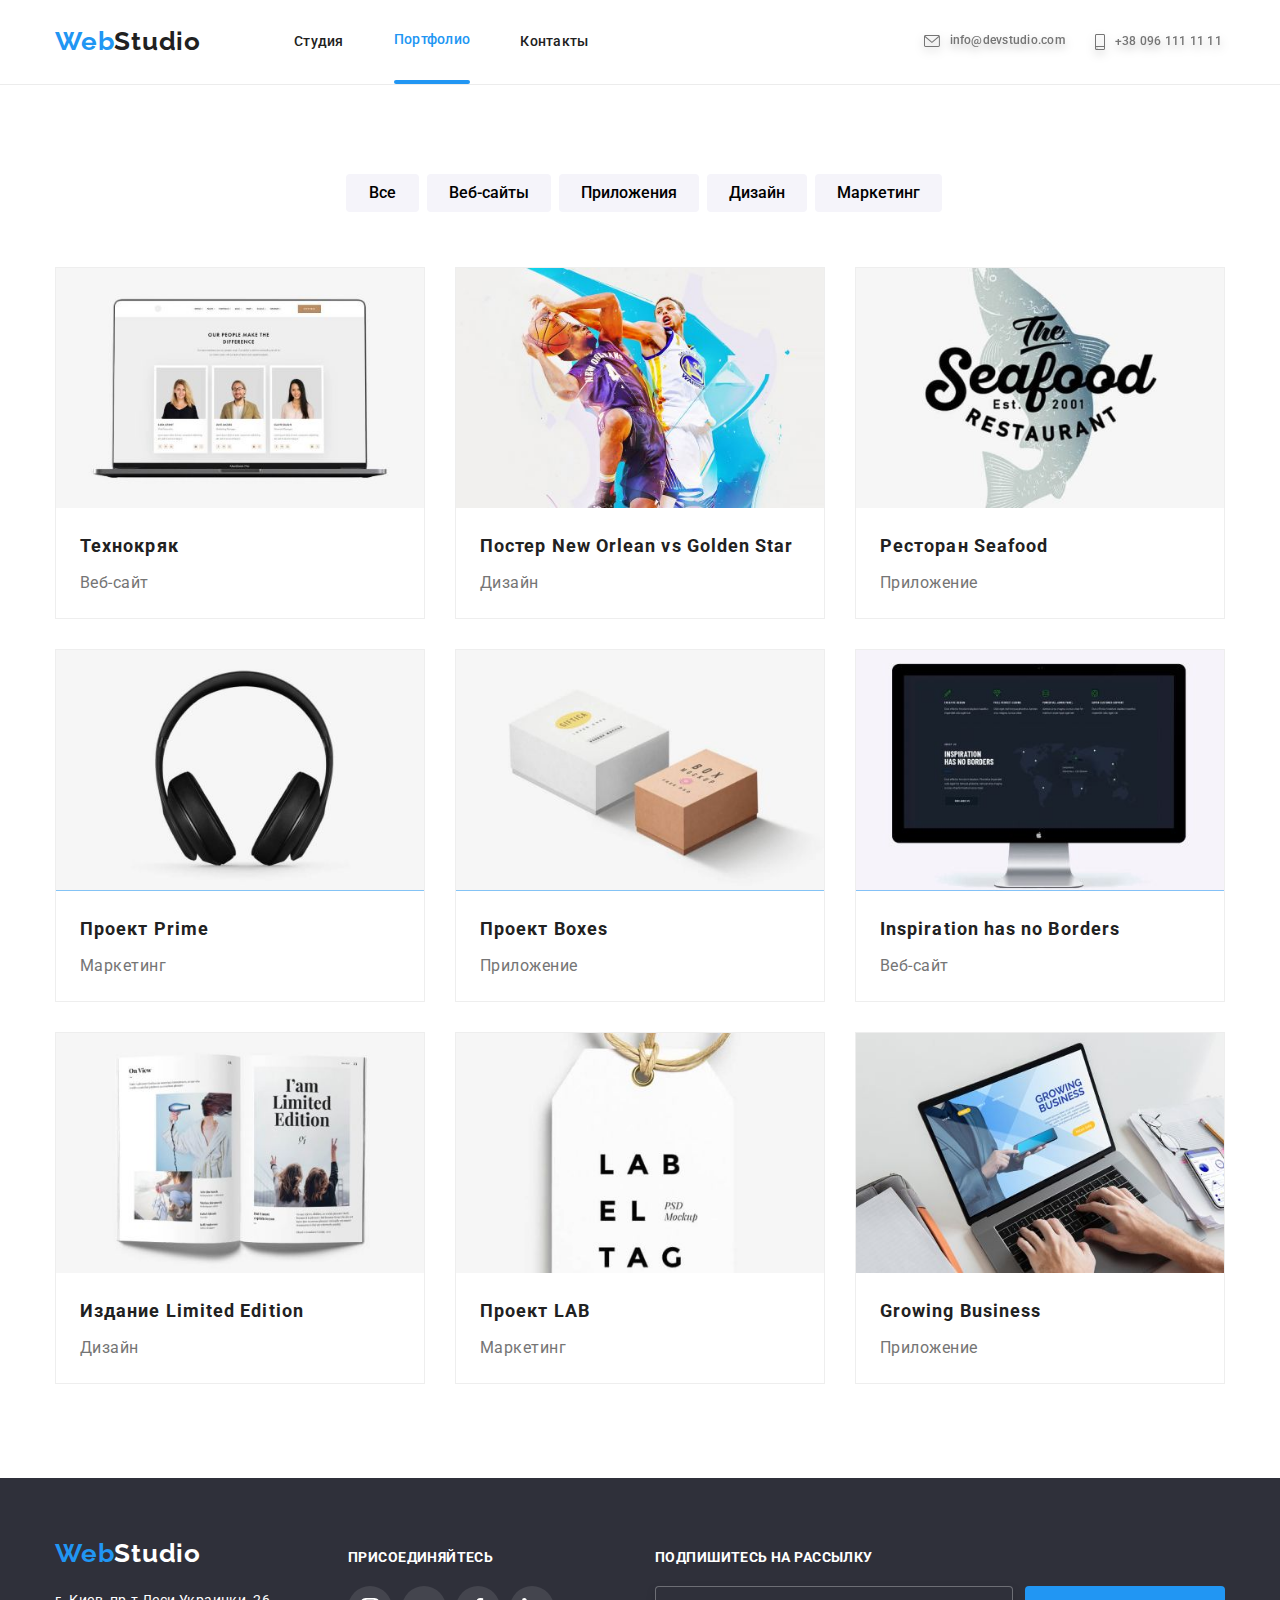
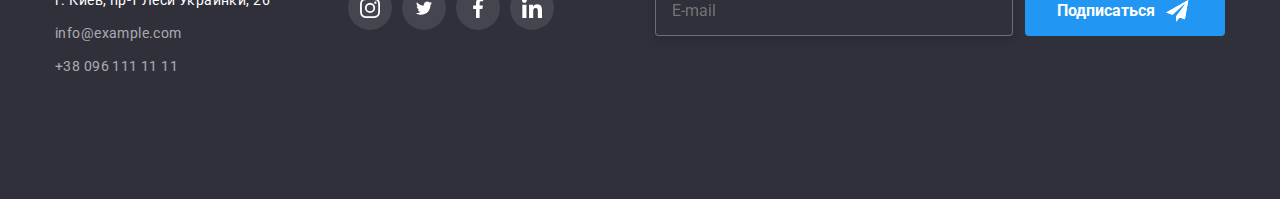
==== commit 2b975ac5: "додав всы фото" ====
--- a/portfolio.html
+++ b/portfolio.html
@@ -30,16 +30,14 @@
             <!--навігація на сторінки-->
 
             <ul class="nav-link">
+              <li class="nav-link__header">
+                <a class="nav-link__navigation" href="index.html">Студия</a>
+              </li>
+
               <li class="nav-link__header nav-link--current">
                 <a
                   class="nav-link__navigation nav-link--current"
-                  href="index.html"
-                  >Студия</a
-                >
-              </li>
-
-              <li class="nav-link__header">
-                <a class="nav-link__navigation" href="./portfolio.html"
+                  href="./portfolio.html"
                   >Портфолио</a
                 >
               </li>
@@ -176,10 +174,12 @@
               <a class="items__link" href="">
                 <div class="items__tumb-portfolio">
                   <img
-                    src="./images/img.1.jpg"
+                    srcset="
+                      ./images\portfolio\1phoneimg.jpg    1x,
+                      ./images\portfolio\1phoneimg@2x.jpg 2x
+                    "
+                    src="./images\portfolio\1phoneimg.jpg"
                     alt="Технокряк"
-                    width="370"
-                    height="294"
                   />
                   <ul class="items__tumb">
                     <li>
@@ -201,10 +201,12 @@
               <a class="items__link" href="">
                 <div class="items__tumb-portfolio">
                   <img
-                    src="./images/img.2.jpg"
+                    srcset="
+                      ./images\portfolio\2phoneimg.jpg    1x,
+                      ./images\portfolio\2phoneimg@2x.jpg 2x
+                    "
+                    src="./images\portfolio\2phoneimg.jpg"
                     alt="Постер New Orlean vs Golden Star"
-                    width="370"
-                    height="294"
                   />
 
                   <ul class="items__tumb">
@@ -229,10 +231,12 @@
               <a class="items__link" href="">
                 <div class="items__tumb-portfolio">
                   <img
-                    src="./images/img.3.jpg"
+                    srcset="
+                      ./images\portfolio\3phoneimg.jpg    1x,
+                      ./images\portfolio\3phoneimg@2x.jpg 2x
+                    "
+                    src="./images\portfolio\3phoneimg.jpg"
                     alt="Ресторан Seafood"
-                    width="370"
-                    height="294"
                   />
                   <ul class="items__tumb">
                     <li>
@@ -256,10 +260,12 @@
               <a class="items__link" href="">
                 <div class="items__tumb-portfolio">
                   <img
-                    src="./images/img.4.jpg"
+                    srcset="
+                      ./images\portfolio\4phoneimg.jpg    1x,
+                      ./images\portfolio\4phoneimg@2x.jpg 2x
+                    "
+                    src="./images\portfolio\4phoneimg@2x.jpg"
                     alt="Проект Prime"
-                    width="370"
-                    height="294"
                   />
                   <ul class="items__tumb">
                     <li>
@@ -283,10 +289,12 @@
               <a class="items__link" href="">
                 <div class="items__tumb-portfolio">
                   <img
-                    src="./images/img.5.jpg"
+                    srcset="
+                      ./images\portfolio\5phoneimg.jpg    1x,
+                      ./images\portfolio\5phoneimg@2x.jpg 2x
+                    "
+                    src="./images\portfolio\5phoneimg.jpg "
                     alt="Проект Boxes"
-                    width="370"
-                    height="294"
                   />
                   <ul class="items__tumb">
                     <li>
@@ -310,10 +318,12 @@
               <a class="items__link" href="">
                 <div class="items__tumb-portfolio">
                   <img
-                    src="./images/img.6.jpg"
+                    srcset="
+                      ./images\portfolio\6phoneimgimg.jpg    1x,
+                      ./images\portfolio\6phoneimgimg@2x.jpg 2x
+                    "
+                    src="./images\portfolio\6phoneimgimg.jpg"
                     alt="Inspiration has no Borders"
-                    width="370"
-                    height="294"
                   />
                   <ul class="items__tumb">
                     <li>
@@ -337,10 +347,12 @@
               <a class="items__link" href="">
                 <div class="items__tumb-portfolio">
                   <img
-                    src="./images/img.7.jpg"
+                    srcset="
+                      ./images\portfolio\7phoneimgimg.jpg    1x,
+                      ./images\portfolio\7phoneimgimg@2x.jpg 2x
+                    "
+                    src="./images\portfolio\7phoneimgimg.jpg"
                     alt="Издание Limited Edition"
-                    width="370"
-                    height="294"
                   />
                   <ul class="items__tumb">
                     <li>
@@ -364,10 +376,12 @@
               <a class="items__link" href="">
                 <div class="items__tumb-portfolio">
                   <img
-                    src="./images/img.8.jpg"
+                    srcset="
+                      ./images\portfolio\8phoneimgimg.jpg    1x,
+                      ./images\portfolio\8phoneimgimg@2x.jpg 2x
+                    "
+                    src="./images\portfolio\8phoneimgimg.jpg"
                     alt="Проект LAB"
-                    width="370"
-                    height="294"
                   />
                   <ul class="items__tumb">
                     <li>
@@ -391,10 +405,12 @@
               <a class="items__link" href="">
                 <div class="items__tumb-portfolio">
                   <img
-                    src="./images/img.9.jpg"
+                    srcset="
+                      ./images\portfolio\9phoneimg.jpg    1x,
+                      ./images\portfolio\9phoneimg@2x.jpg 2x
+                    "
+                    src="./images\portfolio\9phoneimg.jpg"
                     alt="Growing Business"
-                    width="370"
-                    height="294"
                   />
                   <ul class="items__tumb">
                     <li>
--- a/css/main.css
+++ b/css/main.css
@@ -271,8 +271,10 @@
   border: none;
   background-color: var(--primary-button-text-color);
   position: absolute;
-  top: 20px;
-  right: 5px;
+  top: 30px;
+  right: 20px;
+  margin: 0;
+  padding: 0px;
 }
 
 .btn-mobile__close:hover, .btn-mobile__close:focus {
@@ -288,7 +290,7 @@
   -webkit-transition: var(--transition);
   transition: var(--transition);
   cursor: pointer;
-  margin-left: auto;
+  margin-left: 50px;
   border: none;
   background-color: var(--primary-button-text-color);
 }
@@ -306,10 +308,6 @@
 
 .btn-mobile__open__icon-mobile {
   fill: var(--primary-button-text-color);
-}
-
-.backdrop {
-  padding: 40px;
 }
 
 .backdrop.is-hidden4 {
@@ -327,6 +325,13 @@
 }
 
 .mod {
+  display: -webkit-box;
+  display: -ms-flexbox;
+  display: flex;
+  -webkit-box-orient: vertical;
+  -webkit-box-direction: normal;
+      -ms-flex-direction: column;
+          flex-direction: column;
   opacity: 1;
   position: absolute;
   top: 50%;
@@ -350,7 +355,7 @@
 }
 
 .mobile {
-  margin-top: 40px;
+  margin-bottom: 306px;
 }
 
 .mobile-menu__link {
@@ -367,10 +372,6 @@
   color: var(--primary-touch-color);
 }
 
-.mobile-menu__contatcts {
-  padding-top: 306px;
-}
-
 .mobile-menu__link.nav-link--current {
   color: var(--primary-touch-color);
 }
@@ -389,8 +390,13 @@
   color: var(--primary-touch-color);
 }
 
+.mobile-menu__contatcts {
+  margin-bottom: 64px;
+}
+
 .mobile-menu__socials {
-  margin-top: 64px;
+  -ms-flex-wrap: wrap;
+      flex-wrap: wrap;
   display: -webkit-box;
   display: -ms-flexbox;
   display: flex;
@@ -412,6 +418,10 @@
 
 .mobile-menu__item {
   margin-bottom: 32px;
+}
+
+.mobile-menu__item:last-child {
+  margin-bottom: 0px;
 }
 
 .bok {
@@ -762,12 +772,14 @@
   display: -webkit-box;
   display: -ms-flexbox;
   display: flex;
+  max-width: 450px;
 }
 
 @media screen and (min-width: 480px) {
   .modal__tupe {
     top: 79px;
     left: 26px;
+    position: absolute;
   }
 }
 
@@ -1043,7 +1055,7 @@
 .hero {
   background-color: #c4c4c4;
   max-width: 1600px;
-  height: 600px;
+  max-height: 600px;
   margin-left: auto;
   margin-right: auto;
   padding-top: 200px;
@@ -1057,42 +1069,63 @@
   color: var(--primary-button-text-color);
   background-size: cover;
   background-position: center;
-  background-image: -webkit-gradient(linear, left top, left bottom, from(rgba(47, 48, 58, 0.4)), to(rgba(47, 48, 58, 0.4))), url(../images/header.jpg);
-  background-image: linear-gradient(rgba(47, 48, 58, 0.4), rgba(47, 48, 58, 0.4)), url(../images/header.jpg);
+  background-repeat: no-repeat;
+  background-image: -webkit-gradient(linear, left top, right top, from(rgba(47, 48, 58, 0.4)), to(rgba(47, 48, 58, 0.4))), url("/images/header/Header-phone-1x.jpg");
+  background-image: linear-gradient(to right, rgba(47, 48, 58, 0.4), rgba(47, 48, 58, 0.4)), url("/images/header/Header-phone-1x.jpg");
+}
+
+@media screen and (max-width: 480px) {
+  .hero {
+    height: 400px;
+    padding-top: 118px;
+    padding-bottom: 118px;
+    margin-left: auto;
+    margin-right: auto;
+  }
+}
+
+@media screen and (min-width: 481px) and (max-width: 768px) {
+  .hero {
+    height: 400px;
+    padding-top: 118px;
+    padding-bottom: 118px;
+    margin-left: auto;
+    margin-right: auto;
+  }
 }
 
 @media screen and (max-width: 480px) and (min-device-pixel-ratio: 2), screen and (max-width: 480px) and (-webkit-min-device-pixel-ratio: 2), screen and (max-width: 480px) and (min-resolution: 192dpi), screen and (max-width: 480px) and (min-resolution: 2dppx) {
   .hero {
-    background-image: -webkit-gradient(linear, left top, right top, from(rgba(47, 48, 58, 0.4)), to(rgba(47, 48, 58, 0.4))), url("../images/heder-photo-x2.jpg");
-    background-image: linear-gradient(to right, rgba(47, 48, 58, 0.4), rgba(47, 48, 58, 0.4)), url("../images/heder-photo-x2.jpg");
-  }
-}
-
-@media screen and (min-width: 481px) and (max-width: 768px) {
+    background-image: -webkit-gradient(linear, left top, right top, from(rgba(47, 48, 58, 0.4)), to(rgba(47, 48, 58, 0.4))), url("/images/header/Header-phone@2x.jpg");
+    background-image: linear-gradient(to right, rgba(47, 48, 58, 0.4), rgba(47, 48, 58, 0.4)), url("/images/header/Header-phone@2x.jpg");
+  }
+}
+
+@media screen and (min-width: 768px) {
   .hero {
-    background-image: -webkit-gradient(linear, left top, right top, from(rgba(47, 48, 58, 0.4)), to(rgba(47, 48, 58, 0.4))), url("../images/header.jpg");
-    background-image: linear-gradient(to right, rgba(47, 48, 58, 0.4), rgba(47, 48, 58, 0.4)), url("../images/header.jpg");
-  }
-}
-
-@media screen and (min-width: 481px) and (max-width: 768px) and (min-device-pixel-ratio: 2), screen and (min-width: 481px) and (max-width: 768px) and (-webkit-min-device-pixel-ratio: 2), screen and (min-width: 481px) and (max-width: 768px) and (min-resolution: 192dpi), screen and (min-width: 481px) and (max-width: 768px) and (min-resolution: 2dppx) {
+    background-image: -webkit-gradient(linear, left top, right top, from(rgba(47, 48, 58, 0.4)), to(rgba(47, 48, 58, 0.4))), url("/images/header/Header-tablet-1x.jpg");
+    background-image: linear-gradient(to right, rgba(47, 48, 58, 0.4), rgba(47, 48, 58, 0.4)), url("/images/header/Header-tablet-1x.jpg");
+  }
+}
+
+@media screen and (min-width: 768px) and (min-device-pixel-ratio: 2), screen and (min-width: 768px) and (-webkit-min-device-pixel-ratio: 2), screen and (min-width: 768px) and (min-resolution: 192dpi), screen and (min-width: 768px) and (min-resolution: 2dppx) {
   .hero {
-    background-image: -webkit-gradient(linear, left top, right top, from(rgba(47, 48, 58, 0.4)), to(rgba(47, 48, 58, 0.4))), url("../images/heder-photo-x2.jpg");
-    background-image: linear-gradient(to right, rgba(47, 48, 58, 0.4), rgba(47, 48, 58, 0.4)), url("../images/heder-photo-x2.jpg");
-  }
-}
-
-@media screen and (min-width: 769px) and (max-width: 1600px) {
+    background-image: -webkit-gradient(linear, left top, right top, from(rgba(47, 48, 58, 0.4)), to(rgba(47, 48, 58, 0.4))), url("/images/header/Header-tablet@2x.jpg");
+    background-image: linear-gradient(to right, rgba(47, 48, 58, 0.4), rgba(47, 48, 58, 0.4)), url("/images/header/Header-tablet@2x.jpg");
+  }
+}
+
+@media screen and (min-width: 1200px) {
   .hero {
-    background-image: -webkit-gradient(linear, left top, right top, from(rgba(47, 48, 58, 0.4)), to(rgba(47, 48, 58, 0.4))), url("../images/header.jpg");
-    background-image: linear-gradient(to right, rgba(47, 48, 58, 0.4), rgba(47, 48, 58, 0.4)), url("../images/header.jpg");
-  }
-}
-
-@media screen and (min-width: 769px) and (max-width: 1600px) and (min-device-pixel-ratio: 2), screen and (min-width: 769px) and (max-width: 1600px) and (-webkit-min-device-pixel-ratio: 2), screen and (min-width: 769px) and (max-width: 1600px) and (min-resolution: 192dpi), screen and (min-width: 769px) and (max-width: 1600px) and (min-resolution: 2dppx) {
+    background-image: -webkit-gradient(linear, left top, right top, from(rgba(47, 48, 58, 0.4)), to(rgba(47, 48, 58, 0.4))), url("/images/header/header-notebok-1x.jpg");
+    background-image: linear-gradient(to right, rgba(47, 48, 58, 0.4), rgba(47, 48, 58, 0.4)), url("/images/header/header-notebok-1x.jpg");
+  }
+}
+
+@media screen and (min-width: 1200px) and (min-device-pixel-ratio: 2), screen and (min-width: 1200px) and (-webkit-min-device-pixel-ratio: 2), screen and (min-width: 1200px) and (min-resolution: 192dpi), screen and (min-width: 1200px) and (min-resolution: 2dppx) {
   .hero {
-    background-image: -webkit-gradient(linear, left top, right top, from(rgba(47, 48, 58, 0.4)), to(rgba(47, 48, 58, 0.4))), url("../images/heder-photo-x2.jpg");
-    background-image: linear-gradient(to right, rgba(47, 48, 58, 0.4), rgba(47, 48, 58, 0.4)), url("../images/heder-photo-x2.jpg");
+    background-image: -webkit-gradient(linear, left top, right top, from(rgba(47, 48, 58, 0.4)), to(rgba(47, 48, 58, 0.4))), url("/images/header/Header-notebok@2x.jpg");
+    background-image: linear-gradient(to right, rgba(47, 48, 58, 0.4), rgba(47, 48, 58, 0.4)), url("/images/header/Header-notebok@2x.jpg");
   }
 }
 
@@ -1363,7 +1396,8 @@
 
 @media screen and (min-width: 480px) {
   .team .team__group {
-    width: calc((100% - 30px) / 1);
+    width: calc((100% - 0px) / 1);
+    margin-left: 0px;
   }
 }
 
@@ -1679,10 +1713,6 @@
   margin-bottom: 9px;
 }
 
-.footer__connection .footer__connection:last-child {
-  margin-bottom: 0px;
-}
-
 .footer__connection .footer__contakt {
   -webkit-transition: var(--transition);
   transition: var(--transition);
@@ -1699,6 +1729,10 @@
   color: var(--primary-touch-color);
 }
 
+.footer__connection:last-child {
+  margin-bottom: 0px;
+}
+
 .footer-social {
   margin-bottom: 60px;
   padding-top: 12px;
@@ -1711,6 +1745,7 @@
 @media screen and (min-width: 480px) {
   .footer-social {
     margin-bottom: 60px;
+    padding-top: 0px;
   }
 }
 
@@ -1801,6 +1836,7 @@
 
 @media screen and (min-width: 480px) {
   .footer-sub {
+    padding-top: 0px;
     -webkit-box-align: center;
         -ms-flex-align: center;
             align-items: center;
@@ -1816,10 +1852,11 @@
 
 @media screen and (min-width: 1200px) {
   .footer-sub {
-    margin-left: 100px;
+    margin-left: 93px;
     -webkit-box-align: start;
         -ms-flex-align: start;
             align-items: flex-start;
+    margin-right: 0px;
   }
 }
 
@@ -1889,6 +1926,7 @@
   .footer-sub .footer-sub__form {
     width: 450px;
     margin-bottom: 20px;
+    margin-right: 0px;
   }
 }
 
@@ -1896,6 +1934,10 @@
   .footer-sub .footer-sub__form {
     width: 358px;
   }
+}
+
+.footer-sub .footer-sub__btn {
+  margin-left: 12px;
 }
 
 .footer-sub .footer-sub__img-button {
@@ -1920,6 +1962,20 @@
   display: block;
   -ms-flex-wrap: wrap;
       flex-wrap: wrap;
+}
+
+@media screen and (min-width: 768px) {
+  .item-keys {
+    padding-top: 60px;
+    padding-bottom: 60px;
+  }
+}
+
+@media screen and (min-width: 1200px) {
+  .item-keys {
+    padding-top: 94px;
+    padding-bottom: 94px;
+  }
 }
 
 .item-keys .item-keys__btn {
@@ -1998,18 +2054,21 @@
 
 @media screen and (min-width: 480px) {
   .items__list {
+    --indent: 0px;
     --items: 1;
   }
 }
 
 @media screen and (min-width: 768px) {
   .items__list {
+    --indent: 30px;
     --items: 2;
   }
 }
 
 @media screen and (min-width: 1200px) {
   .items__list {
+    --indent: 30px;
     --items: 3;
   }
 }
--- a/css/main.min.css
+++ b/css/main.min.css
@@ -1,2 +1,2 @@
-:root{--primary-text-color: #212121;--primary-touch-color: #2196f3;--primary-button-text-color: #ffffff;--primary-background-color: #f5f4fa;--primary-text-p-color: #757575;--primary-futer-color: #2f303a;--transition: cubic-bezier(0.4, 0, 0.2, 1) 250ms;--items: 1;--indent: 30px}body{margin-top:80px;font-family:Roboto, sans-serif;color:var(--primary-text-color)}main{display:block}ul{list-style:none;margin:0px;padding:0px}a{text-decoration:none}h1,h2,h3,h4{margin:0px}p{margin:0px}img{display:block;max-width:100%;height:auto}.container{padding-left:15px;padding-right:15px;margin-left:auto;margin-right:auto}@media screen and (min-width: 320px){.container{width:320px}}@media screen and (min-width: 480px){.container{width:480px}}@media screen and (min-width: 768px){.container{width:768px}}@media screen and (min-width: 1200px){.container{width:1200px}}.item-keys__shadow{display:none;text-align:center}.footer-sub__btn{-webkit-box-orient:vertical;-webkit-box-direction:normal;-ms-flex-direction:column;flex-direction:column;left:40px;-webkit-transition:var(--transition);transition:var(--transition);border-width:0px;display:inline-block;padding:10px 32px;border-radius:4px;min-width:200px;font-family:inherit;background-color:var(--primary-touch-color);color:var(--primary-button-text-color);cursor:pointer;font-style:normal;font-weight:700;font-size:16px;line-height:1.87;margin:0}.hero__button-one{-webkit-transition:var(--transition);transition:var(--transition);border-width:0px;display:inline-block;padding:10px 32px;border-radius:4px;min-width:200px;text-align:center;font-family:inherit;background-color:var(--primary-touch-color);color:var(--primary-button-text-color);cursor:pointer;font-style:normal;font-weight:700;font-size:16px;line-height:1.87}.item-keys__buttons{-webkit-transition:var(--transition);transition:var(--transition);border-radius:4px;padding:6px 22px;display:inline-block;min-width:73px;text-align:center;font-family:inherit;border:none;background-color:var(--primary-background-color);cursor:pointer;font-style:normal;font-weight:500;font-size:16px;line-height:1.62}.modal__script{top:8px;right:8px;position:absolute;cursor:pointer;width:30px;height:30px;background:var(--primary-button-text-color);border:1px solid rgba(0,0,0,0.1);-webkit-transition:var(--transition);transition:var(--transition);border-radius:50%}.feauture__item,.items__list{-ms-flex-preferred-size:calc((100% - var(--indent) * (var(--items) - 1)) / var(--items));flex-basis:calc((100% - var(--indent) * (var(--items) - 1)) / var(--items))}.hero__button-one:hover,.hero__button-one:focus{background:#188ce8;-webkit-box-shadow:0px 4px 4px rgba(0,0,0,0.15);box-shadow:0px 4px 4px rgba(0,0,0,0.15);border-radius:4px}.item-keys__buttons:hover,.item-keys__buttons:focus{-webkit-box-shadow:0px 3px 1px rgba(0,0,0,0.1),0px 1px 2px rgba(0,0,0,0.08),0px 2px 2px rgba(0,0,0,0.12);box-shadow:0px 3px 1px rgba(0,0,0,0.1),0px 1px 2px rgba(0,0,0,0.08),0px 2px 2px rgba(0,0,0,0.12);background-color:var(--primary-touch-color);color:var(--primary-button-text-color)}.modal__script:hover,.modal__script:focus{fill:var(--primary-touch-color)}.modal__script .modal__icon-close{color:#000000;background:var(--primary-button-text-color)}.footer-sub__btn:hover,.footer-sub__btn:focus{background:#188ce8;-webkit-box-shadow:0px 4px 4px rgba(0,0,0,0.15);box-shadow:0px 4px 4px rgba(0,0,0,0.15);border-radius:4px}.page-header__logo{padding-top:24px;padding-bottom:25px;font-family:"Raleway";font-weight:700;font-size:26px;line-height:1.19;letter-spacing:.03em;color:var(--primary-text-color);text-decoration:none}.page-header__logo .page-header__logo--accent{color:var(--primary-touch-color)}.footer__logo{display:inline-block;margin-bottom:20px;font-family:"Raleway";font-weight:700;font-size:26px;line-height:1.19;letter-spacing:.03em;color:var(--primary-touch-color);text-decoration:none}.footer__logo .logo-two{color:var(--primary-button-text-color)}.mobile-menu{display:-webkit-box;display:-ms-flexbox;display:flex;-webkit-box-align:center;-ms-flex-align:center;align-items:center;position:relative}@media screen and (min-width: 480px){.mobile-menu{display:block;display:-webkit-box;display:-ms-flexbox;display:flex;-webkit-box-align:center;-ms-flex-align:center;align-items:center;position:relative;align-items:center}}@media screen and (min-width: 768px){.mobile-menu{display:none}}@media screen and (min-width: 1200px){.mobile-menu{display:none}}.btn-mobile__close{-webkit-transition:var(--transition);transition:var(--transition);cursor:pointer;border:none;background-color:var(--primary-button-text-color);position:absolute;top:20px;right:5px}.btn-mobile__close:hover,.btn-mobile__close:focus{background-color:var(--primary-button-text-color);fill:var(--primary-touch-color)}.btn-mobile__close__icon-mobile{fill:var(--primary-button-text-color)}.btn-mobile__open{-webkit-transition:var(--transition);transition:var(--transition);cursor:pointer;margin-left:auto;border:none;background-color:var(--primary-button-text-color)}@media screen and (min-width: 480px){.btn-mobile__open{margin-left:250px}}.btn-mobile__open:hover,.btn-mobile__open:focus{background-color:var(--primary-button-text-color);fill:var(--primary-touch-color)}.btn-mobile__open__icon-mobile{fill:var(--primary-button-text-color)}.backdrop{padding:40px}.backdrop.is-hidden4{opacity:0;visibility:hidden;pointer-events:none}.backdrop.is-hidden4 .mod{opacity:1;-webkit-transition:var(--transition);transition:var(--transition);-webkit-transform:translate(-50%, -50%) scale(1.1);transform:translate(-50%, -50%) scale(1.1)}.mod{opacity:1;position:absolute;top:50%;left:50%;padding:40px;width:100%;width:100%;padding:40px;min-height:100%;-webkit-transform:translate(-50%, -50%) scale(1);transform:translate(-50%, -50%) scale(1);background:var(--primary-button-text-color);-webkit-transition:var(--transition);transition:var(--transition)}.links{display:-webkit-box;display:-ms-flexbox;display:flex}.mobile{margin-top:40px}.mobile-menu__link{-webkit-transition:var(--transition);transition:var(--transition);font-weight:500;font-size:40px;line-height:1.17;letter-spacing:.02em;color:var(--primary-text-color)}.mobile-menu__link:focus,.mobile-menu__link:hover{color:var(--primary-touch-color)}.mobile-menu__contatcts{padding-top:306px}.mobile-menu__link.nav-link--current{color:var(--primary-touch-color)}.contatcts-menu__link{-webkit-transition:var(--transition);transition:var(--transition);color:var(--primary-text-p-color);font-weight:500;font-size:34px;line-height:1.17;letter-spacing:.02em}.contatcts-menu__link:focus,.contatcts-menu__link:hover{color:var(--primary-touch-color)}.mobile-menu__socials{margin-top:64px;display:-webkit-box;display:-ms-flexbox;display:flex}.socials-menu__link{-webkit-transition:var(--transition);transition:var(--transition);color:var(--primary-touch-color);font-weight:500;font-size:18px;line-height:1.22;letter-spacing:.02em}.socials-menu__link:focus,.socials-menu__link:hover{color:var(--primary-touch-color)}.mobile-menu__item{margin-bottom:32px}.bok{margin-right:10px;margin-left:10px;width:22px;height:0px;border:1px solid rgba(33,33,33,0.2);-webkit-transform:rotate(90deg);transform:rotate(90deg)}.close_image{display:none}@media screen and (min-width: 480px){.close_image{display:none}}@media screen and (min-width: 768px){.close_image{display:block;display:-webkit-box;display:-ms-flexbox;display:flex;-webkit-box-align:center;-ms-flex-align:center;align-items:center}}@media screen and (min-width: 1200px){.close_image{display:block;display:-webkit-box;display:-ms-flexbox;display:flex;-webkit-box-align:center;-ms-flex-align:center;align-items:center}}.page-header{z-index:2;position:fixed;width:100%;top:0%;left:0%;min-height:80px;-webkit-box-align:center;-ms-flex-align:center;align-items:center;background-color:var(--primary-button-text-color)}.container.page-header--global{list-style:none;display:-webkit-box;display:-ms-flexbox;display:flex;-webkit-box-align:center;-ms-flex-align:center;align-items:center}.page-header{border-bottom:1px solid #ececec}.page-header__site-nav{list-style:none;display:-webkit-box;display:-ms-flexbox;display:flex;-webkit-box-align:center;-ms-flex-align:center;align-items:center}.nav-link__header{margin-left:50px}.nav-link__header:first-child{margin-left:0px}.nav-link{margin-left:93px;list-style:none;display:-webkit-box;display:-ms-flexbox;display:flex;-webkit-box-align:center;-ms-flex-align:center;align-items:center}@media screen and (min-width: 768px){.nav-link{margin-left:88px}}@media screen and (min-width: 1200px){.nav-link{margin-left:93px}}.nav-link__navigation.nav-link--current{color:var(--primary-touch-color)}.nav-link__header.nav-link--current::after{content:"";background-color:var(--primary-touch-color);border-radius:2px;width:100%;height:4px;display:block}.nav-link__navigation{padding-top:32px;padding-bottom:32px;display:-webkit-box;display:-ms-flexbox;display:flex;color:var(--primary-text-color);font-style:normal;font-weight:500;font-size:14px;line-height:1.14;letter-spacing:.02em;-webkit-transition:var(--transition);transition:var(--transition)}@media screen and (min-width: 768px){.nav-link__navigation{font-weight:500;font-size:14px;line-height:1.14;letter-spacing:.02em}}@media screen and (min-width: 1200px){.nav-link__navigation{font-weight:500;font-size:14px;line-height:1.14;letter-spacing:.02em}}.nav-link__navigation:focus,.nav-link__navigation:hover{color:var(--primary-touch-color)}.mail{list-style:none;display:-webkit-box;display:-ms-flexbox;display:flex;-webkit-box-align:none;-ms-flex-align:none;align-items:none;margin-left:auto}@media screen and (min-width: 768px){.mail{list-style:none;display:-webkit-box;display:-ms-flexbox;display:flex;-webkit-box-align:none;-ms-flex-align:none;align-items:none;-webkit-box-orient:vertical;-webkit-box-direction:normal;-ms-flex-direction:column;flex-direction:column;margin-left:50px}}@media screen and (min-width: 1200px){.mail{list-style:none;display:-webkit-box;display:-ms-flexbox;display:flex;-webkit-box-align:none;-ms-flex-align:none;align-items:none;margin-left:auto;-webkit-box-orient:horizontal;-webkit-box-direction:normal;-ms-flex-direction:row;flex-direction:row;margin-left:305px}}.mail__namb{margin-left:30px}.mail__namb__namb:first-child{margin-left:0px}.mail__link{list-style:none;display:-webkit-box;display:-ms-flexbox;display:flex;-webkit-box-align:center;-ms-flex-align:center;align-items:center;font-weight:500;font-size:14px;line-height:1.14;letter-spacing:.02em;font-style:normal;text-decoration:none;color:var(--primary-text-p-color);-webkit-filter:drop-shadow(0px 4px 4px rgba(0,0,0,0.25));filter:drop-shadow(0px 4px 4px rgba(0,0,0,0.25));-webkit-transition:var(--transition);transition:var(--transition)}@media screen and (min-width: 768px){.mail__link{font-weight:500;font-size:12px;line-height:1.16;letter-spacing:.02em;padding-bottom:10px}}@media screen and (min-width: 1200px){.mail__link{padding-top:32px;padding-bottom:32px}}.mail__link:focus,.mail__link:hover{color:var(--primary-touch-color)}.mail__icon{margin-right:10px;fill:currentColor;background-size:auto}.mail__icon:hover,.mail__icon:focus{fill:currentColor}.backdrop.is-hidden{opacity:0;visibility:hidden;pointer-events:none}.backdrop.is-hidden .modal{-webkit-transition:var(--transition);transition:var(--transition);-webkit-transform:translate(-50%, -50%) scale(1.1);transform:translate(-50%, -50%) scale(1.1)}.backdrop{z-index:3;position:fixed;top:0;left:0;width:100%;height:100%;background-color:rgba(0,0,0,0.2);-webkit-transition:var(--transition);transition:var(--transition)}.modal{opacity:1;position:absolute;top:50%;left:50%;padding:40px;width:100%;max-width:530px;min-height:584px;-webkit-transform:translate(-50%, -50%) scale(1);transform:translate(-50%, -50%) scale(1);background:var(--primary-button-text-color);-webkit-box-shadow:0px 1px 3px rgba(0,0,0,0.12),0px 1px 1px rgba(0,0,0,0.14),0px 2px 1px rgba(0,0,0,0.2);box-shadow:0px 1px 3px rgba(0,0,0,0.12),0px 1px 1px rgba(0,0,0,0.14),0px 2px 1px rgba(0,0,0,0.2);border-radius:4px;-webkit-transition:var(--transition);transition:var(--transition)}@media screen and (min-width: 480px){.modal{width:100%;max-width:450px}}@media screen and (min-width: 1200px){.modal{min-width:530px}}.modal .modal__text{top:51px;left:40px;margin-bottom:12px;color:var(--primary-text-color);text-align:center;font-weight:700;font-size:20px;line-height:1.15;letter-spacing:.03em}.modal__tupe{-webkit-box-sizing:border-box;box-sizing:border-box;top:79px;left:41px;position:absolute;display:-webkit-box;display:-ms-flexbox;display:flex}@media screen and (min-width: 480px){.modal__tupe{top:79px;left:26px}}@media screen and (min-width: 1200px){.modal__tupe{-webkit-box-sizing:border-box;box-sizing:border-box;top:79px;left:41px;position:absolute;display:-webkit-box;display:-ms-flexbox;display:flex}}.modal__tupe .modal__box{position:relative;cursor:pointer;display:-webkit-box;display:-ms-flexbox;display:flex;-webkit-box-orient:vertical;-webkit-box-direction:normal;-ms-flex-direction:column;flex-direction:column;text-align:left;margin-bottom:10px}.modal__tupe .modal__box label{color:var(--primary-text-p-color);cursor:pointer;margin-bottom:4px;border-radius:4px;font-weight:400;font-size:12px;line-height:1.16;letter-spacing:.01em}.modal__tupe .modal__box input:hover,.modal__tupe .modal__box input:focus{outline:none;border:1px solid var(--primary-touch-color);border-radius:4px}.modal__tupe .modal__name-holder{text-align:left;display:inline-block;margin-bottom:4px;font-weight:400;font-size:12px;line-height:1.17;letter-spacing:.01em;color:var(--primary-text-p-color)}.modal__tupe .modal__name{-webkit-transition:var(--transition);transition:var(--transition);cursor:pointer;padding-left:42px;border:1px solid rgba(33,33,33,0.2);border-radius:4px;width:100%;width:448px;height:40px}@media screen and (min-width: 480px){.modal__tupe .modal__name{width:400px}}@media screen and (min-width: 1200px){.modal__tupe .modal__name{width:448px}}.modal__tupe .modal__icon{-webkit-transition:var(--transition);transition:var(--transition);color:var(--primary-text-color);fill:currentColor;z-index:5;top:50%;left:15px;position:absolute}.modal__tupe .modal__box:focus-within .modal__icon{color:var(--primary-touch-color)}.modal__comment{resize:none;-webkit-transition:var(--transition);transition:var(--transition);outline:none;cursor:pointer;padding:12px 16px;width:100%;width:448px;height:120px;border:1px solid rgba(33,33,33,0.2);border-radius:4px;font-weight:400;font-size:14px;line-height:1.14;letter-spacing:.01em}@media screen and (min-width: 480px){.modal__comment{width:400px}}@media screen and (min-width: 1200px){.modal__comment{width:448px}}.modal__comment .modal__comment:hover,.modal__comment .modal__comment:focus{border:1px solid #2196f3;border-radius:4px}.modal__comment textarea::-webkit-input-placeholder{color:rgba(117,117,117,0.5)}.modal__comment textarea:-ms-input-placeholder{color:rgba(117,117,117,0.5)}.modal__comment textarea::-ms-input-placeholder{color:rgba(117,117,117,0.5)}.modal__comment textarea::placeholder{color:rgba(117,117,117,0.5)}.line.modal--last{margin-bottom:20px}.agreement{margin-bottom:30px;cursor:pointer;display:-webkit-box;display:-ms-flexbox;display:flex;-webkit-box-align:center;-ms-flex-align:center;align-items:center;-webkit-box-pack:center;-ms-flex-pack:center;justify-content:center;position:relative;color:var(--primary-text-p-color);font-weight:400;font-size:14px;line-height:1.71;letter-spacing:.03em}@media screen and (min-width: 480px){.agreement{font-weight:400;font-size:12px;line-height:1.16;letter-spacing:.03em}}@media screen and (min-width: 1200px){.agreement{font-weight:400;font-size:14px;line-height:1.71;letter-spacing:.03em}}.agreement__container{display:block;-webkit-box-align:center;-ms-flex-align:center;align-items:center;-webkit-box-pack:center;-ms-flex-pack:center;justify-content:center;position:relative;width:16px;height:15px;margin-right:8px;cursor:pointer;margin-right:7px}.agreement__checkbox{-webkit-transition:var(--transition);transition:var(--transition);position:absolute;-webkit-appearance:none;-moz-appearance:none;appearance:none;position:absolute}.agreement__checkbox:checked+.agreement__icon{fill:var(--primary-touch-color);opacity:1}.agreement__checkbox:hover ~ .agreement__unchecked,.agreement__checkbox:focus ~ .agreement__unchecked{border:2px solid var(--primary-touch-color)}.agreement__checkbox:checked ~ .agreement__unchecked{opacity:0}.agreement__icon{-webkit-transition:var(--transition);transition:var(--transition);top:0;left:0;position:absolute;opacity:0;width:16px;height:15px}.agreement__icon:hover,.agreement__icon:focus{border:2px solid var(--primary-touch-color)}.agreement .agreement__unchecked{opacity:1;top:0;left:0;position:absolute;display:inline-block;width:16px;height:15px;border:2px solid var(--primary-text-color);-webkit-box-shadow:0px 4px 4px rgba(0,0,0,0.25);box-shadow:0px 4px 4px rgba(0,0,0,0.25);border-radius:2px;background-color:var(--primary-button-text-color);-webkit-transition:var(--transition);transition:var(--transition)}.agreement__link{margin-left:5px;color:var(--primary-touch-color);-webkit-text-decoration-line:underline;text-decoration-line:underline}.hero{background-color:#c4c4c4;max-width:1600px;height:600px;margin-left:auto;margin-right:auto;padding-top:200px;padding-bottom:200px;text-align:center;-webkit-box-shadow:0px 4px 4px rgba(0,0,0,0.25);box-shadow:0px 4px 4px rgba(0,0,0,0.25);border:1px solid #000000;-webkit-box-sizing:border-box;box-sizing:border-box;color:var(--primary-button-text-color);background-size:cover;background-position:center;background-image:-webkit-gradient(linear, left top, left bottom, from(rgba(47,48,58,0.4)), to(rgba(47,48,58,0.4))),url(../images/header.jpg);background-image:linear-gradient(rgba(47,48,58,0.4), rgba(47,48,58,0.4)),url(../images/header.jpg)}@media screen and (max-width: 480px) and (min-device-pixel-ratio: 2), screen and (max-width: 480px) and (-webkit-min-device-pixel-ratio: 2), screen and (max-width: 480px) and (min-resolution: 192dpi), screen and (max-width: 480px) and (min-resolution: 2dppx){.hero{background-image:-webkit-gradient(linear, left top, right top, from(rgba(47,48,58,0.4)), to(rgba(47,48,58,0.4))),url("../images/heder-photo-x2.jpg");background-image:linear-gradient(to right, rgba(47,48,58,0.4), rgba(47,48,58,0.4)),url("../images/heder-photo-x2.jpg")}}@media screen and (min-width: 481px) and (max-width: 768px){.hero{background-image:-webkit-gradient(linear, left top, right top, from(rgba(47,48,58,0.4)), to(rgba(47,48,58,0.4))),url("../images/header.jpg");background-image:linear-gradient(to right, rgba(47,48,58,0.4), rgba(47,48,58,0.4)),url("../images/header.jpg")}}@media screen and (min-width: 481px) and (max-width: 768px) and (min-device-pixel-ratio: 2), screen and (min-width: 481px) and (max-width: 768px) and (-webkit-min-device-pixel-ratio: 2), screen and (min-width: 481px) and (max-width: 768px) and (min-resolution: 192dpi), screen and (min-width: 481px) and (max-width: 768px) and (min-resolution: 2dppx){.hero{background-image:-webkit-gradient(linear, left top, right top, from(rgba(47,48,58,0.4)), to(rgba(47,48,58,0.4))),url("../images/heder-photo-x2.jpg");background-image:linear-gradient(to right, rgba(47,48,58,0.4), rgba(47,48,58,0.4)),url("../images/heder-photo-x2.jpg")}}@media screen and (min-width: 769px) and (max-width: 1600px){.hero{background-image:-webkit-gradient(linear, left top, right top, from(rgba(47,48,58,0.4)), to(rgba(47,48,58,0.4))),url("../images/header.jpg");background-image:linear-gradient(to right, rgba(47,48,58,0.4), rgba(47,48,58,0.4)),url("../images/header.jpg")}}@media screen and (min-width: 769px) and (max-width: 1600px) and (min-device-pixel-ratio: 2), screen and (min-width: 769px) and (max-width: 1600px) and (-webkit-min-device-pixel-ratio: 2), screen and (min-width: 769px) and (max-width: 1600px) and (min-resolution: 192dpi), screen and (min-width: 769px) and (max-width: 1600px) and (min-resolution: 2dppx){.hero{background-image:-webkit-gradient(linear, left top, right top, from(rgba(47,48,58,0.4)), to(rgba(47,48,58,0.4))),url("../images/heder-photo-x2.jpg");background-image:linear-gradient(to right, rgba(47,48,58,0.4), rgba(47,48,58,0.4)),url("../images/heder-photo-x2.jpg")}}.hero__title{margin-bottom:30px;text-align:center}@media screen and (min-width: 480px){.hero__title{font-weight:900;font-size:26px;line-height:1.61;letter-spacing:.06em;text-transform:uppercase}}@media screen and (min-width: 1200px){.hero__title{font-weight:900;font-size:44px;line-height:1.36;letter-spacing:.06em;text-transform:uppercase}}.hero__button-one:hover{background:#188ce8;-webkit-box-shadow:0px 4px 4px rgba(0,0,0,0.15);box-shadow:0px 4px 4px rgba(0,0,0,0.15);border-radius:4px}.section-feauture{padding-top:60px;padding-bottom:60px}@media screen and (min-width: 480px){.section-feauture{padding-top:60px;padding-bottom:60px}}@media screen and (min-width: 768px){.section-feauture{padding-top:60px;padding-bottom:60px}}@media screen and (min-width: 1200px){.section-feauture{padding-top:94px;padding-bottom:94px}}.feauture{-ms-flex-wrap:wrap;flex-wrap:wrap;gap:var(--indent);list-style:none;display:-webkit-box;display:-ms-flexbox;display:flex;-webkit-box-align:none;-ms-flex-align:none;align-items:none}@media screen and (min-width: 480px){.feauture__item{--items: 1}}@media screen and (min-width: 768px){.feauture__item{--items: 2}}@media screen and (min-width: 1200px){.feauture__item{--items: 4}}.feauture__group{display:-webkit-box;display:-ms-flexbox;display:flex;-webkit-box-align:center;-ms-flex-align:center;align-items:center;-webkit-box-pack:center;-ms-flex-pack:center;justify-content:center;height:120px;margin-left:30px;margin-bottom:30px;border-radius:4px;background-color:var(--primary-background-color)}.feauture__group:first-child{margin-left:0px}.feauture__caption{margin-bottom:10px;font-style:normal;font-weight:700;font-size:14px;line-height:1.14;letter-spacing:.03em;color:var(--primary-text-color)}@media screen and (min-width: 480px){.feauture__caption{text-align:center}}@media screen and (min-width: 768px){.feauture__caption{text-align:left}}@media screen and (min-width: 1200px){.feauture__caption{text-align:left}}.feauture__text{font-weight:400;font-size:14px;line-height:1.71;letter-spacing:.03em;color:var(--primary-text-p-color)}.company{padding-bottom:94px;display:none}@media screen and (min-width: 1200px){.company{display:block}}.company__title{margin-bottom:50px;color:var(--primary-text-color);font-weight:700;font-size:36px;line-height:1.16;letter-spacing:.03em;text-align:center}.company__item{list-style:none;display:-webkit-box;display:-ms-flexbox;display:flex;-webkit-box-align:none;-ms-flex-align:none;align-items:none}.company__item .company__group{margin-left:30px;position:relative}.company__item .company__group:first-child{margin-left:0px}.company__item .company__tumb{position:absolute;display:-webkit-box;display:-ms-flexbox;display:flex;-webkit-box-align:center;-ms-flex-align:center;align-items:center;-webkit-box-pack:center;-ms-flex-pack:center;justify-content:center;font-weight:700;font-size:14px;line-height:1.14;letter-spacing:.03em;text-transform:uppercase;text-align:center;bottom:0;left:0;width:100%;height:25%;color:var(--primary-button-text-color);background-color:rgba(47,48,58,0.8)}.team{padding-top:60px;padding-bottom:60px;display:block;-ms-flex-wrap:wrap;flex-wrap:wrap;background-color:var(--primary-background-color)}@media screen and (min-width: 480px){.team{padding-top:60px;padding-bottom:60px}}@media screen and (min-width: 1200px){.team{padding-top:94px;padding-bottom:94px}}.team .team__title{margin-bottom:50px;color:var(--primary-text-color);text-align:center;font-weight:700;font-size:36px;line-height:1.16;letter-spacing:.03em}.team .team__item{display:-webkit-box;display:-ms-flexbox;display:flex;-ms-flex-wrap:wrap;flex-wrap:wrap;gap:30px}.team .team__group{background:var(--primary-button-text-color);list-style:none;overflow:hidden;-webkit-box-shadow:0px 1px 3px rgba(0,0,0,0.12),0px 1px 1px rgba(0,0,0,0.14),0px 2px 1px rgba(0,0,0,0.2);box-shadow:0px 1px 3px rgba(0,0,0,0.12),0px 1px 1px rgba(0,0,0,0.14),0px 2px 1px rgba(0,0,0,0.2);border-radius:0px 0px 4px 4px}@media screen and (min-width: 480px){.team .team__group{width:calc((100% - 30px) / 1)}}@media screen and (min-width: 768px){.team .team__group{width:calc((100% - 30px) / 2)}}@media screen and (min-width: 1200px){.team .team__group{width:calc((100% - 90px) / 4)}}.team .team__group:nth-child(1){margin-left:0px}.team .team__text{padding:30px 30px;-webkit-box-sizing:border-box;box-sizing:border-box;text-align:center}.team .team__text .team__name{margin-bottom:10px;color:var(--primary-text-color);font-style:normal;font-weight:500;font-size:16px;line-height:1.18;letter-spacing:.03em}.team .team__text .team__profession{margin-bottom:16px;font-weight:400;font-size:16px;line-height:1.18;letter-spacing:.03em;color:var(--primary-text-p-color)}.team-social{list-style:none;display:-webkit-box;display:-ms-flexbox;display:flex;-webkit-box-align:none;-ms-flex-align:none;align-items:none;-webkit-box-pack:center;-ms-flex-pack:center;justify-content:center}.team-social__item{margin-left:10px;border-radius:50%}.team-social__item:first-child{margin-left:0px}.team-social__link{-webkit-transition:var(--transition);transition:var(--transition);border-radius:50%;display:-webkit-box;display:-ms-flexbox;display:flex;-webkit-box-align:center;-ms-flex-align:center;align-items:center;-webkit-box-pack:center;-ms-flex-pack:center;justify-content:center;width:44px;height:44px;fill:#afb1b8}.team-social__link:hover,.team-social__link:focus{background-color:var(--primary-touch-color);fill:var(--primary-button-text-color)}.section-clients{padding-top:60px;padding-bottom:60px;background-color:var(--primary-button-text-color)}@media screen and (min-width: 480px){.section-clients{padding-top:60px;padding-bottom:60px}}@media screen and (min-width: 1200px){.section-clients{padding-top:94px;padding-bottom:94px}}.section-clients .clients__title{margin-bottom:30px;color:var(--primary-text-color);text-align:center}@media screen and (min-width: 480px){.section-clients .clients__title{font-weight:700;font-size:28px;line-height:1.17;letter-spacing:.03em}}@media screen and (min-width: 1200px){.section-clients .clients__title{margin-bottom:50px;font-weight:700;font-size:36px;line-height:1.16;letter-spacing:.03em}}.client-item{list-style:none;display:-webkit-box;display:-ms-flexbox;display:flex;-webkit-box-align:none;-ms-flex-align:none;align-items:none;-ms-flex-wrap:wrap;flex-wrap:wrap;gap:30px;-webkit-box-pack:center;-ms-flex-pack:center;justify-content:center}.client-item .client-item__link{min-width:106px;display:-webkit-box;display:-ms-flexbox;display:flex;-webkit-box-align:center;-ms-flex-align:center;align-items:center;-webkit-box-pack:center;-ms-flex-pack:center;justify-content:center;fill:#afb1b8;height:92px;border:1px solid #afb1b8;border-radius:4px;-webkit-transition:var(--transition);transition:var(--transition)}@media screen and (min-width: 320px){.client-item .client-item__link{width:210px}}@media screen and (min-width: 480px){.client-item .client-item__link{width:210px}}@media screen and (min-width: 768px){.client-item .client-item__link{width:226px}}@media screen and (min-width: 1200px){.client-item .client-item__link{width:170px}}.client-item .client-item__link:hover,.client-item .client-item__link:focus{fill:var(--primary-touch-color);border-color:var(--primary-touch-color)}.footer{text-align:center;background-color:var(--primary-futer-color);padding-top:60px;padding-bottom:60px}@media screen and (min-width: 480px){.footer{text-align:center}}.footer__box{margin-bottom:60px}@media screen and (min-width: 1200px){.footer__box{text-align:start}}.logo-two{color:var(--primary-button-text-color)}.footer__logo{display:inline-block;margin-bottom:20px;font-family:"Raleway";font-weight:700;font-size:26px;line-height:1.19;letter-spacing:0.03em;color:var(--primary-touch-color);text-decoration:none}.footer--burnt{-webkit-box-orient:vertical;-webkit-box-direction:normal;-ms-flex-direction:column;flex-direction:column;-webkit-box-align:center;-ms-flex-align:center;align-items:center;list-style:none;display:-webkit-box;display:-ms-flexbox;display:flex;-webkit-box-align:baseline;-ms-flex-align:baseline;align-items:baseline}@media screen and (min-width: 480px){.footer--burnt{-webkit-box-orient:vertical;-webkit-box-direction:normal;-ms-flex-direction:column;flex-direction:column;-webkit-box-align:center;-ms-flex-align:center;align-items:center}}@media screen and (min-width: 768px){.footer--burnt{-ms-flex-wrap:wrap;flex-wrap:wrap;-webkit-box-orient:horizontal;-webkit-box-direction:normal;-ms-flex-direction:row;flex-direction:row;-webkit-box-align:baseline;-ms-flex-align:baseline;align-items:baseline}}@media screen and (min-width: 1200px){.footer--burnt{-webkit-box-pack:justify;-ms-flex-pack:justify;justify-content:space-between}}.footer__map{margin-bottom:9px}.footer__map .footer__googl{-webkit-transition:var(--transition);transition:var(--transition);color:var(--primary-button-text-color);font-style:normal;text-decoration:none;font-weight:400;font-size:14px;line-height:1.71;letter-spacing:.03em}.footer__map .footer__googl:hover,.footer__map .footer__googl:focus{color:var(--primary-touch-color)}.footer__connection{margin-bottom:9px}.footer__connection .footer__connection:last-child{margin-bottom:0px}.footer__connection .footer__contakt{-webkit-transition:var(--transition);transition:var(--transition);font-style:normal;font-weight:400;font-size:14px;line-height:1.71;letter-spacing:.03em;color:rgba(255,255,255,0.6);text-decoration:none}.footer__connection .footer__contakt:hover,.footer__connection .footer__contakt:focus{color:var(--primary-touch-color)}.footer-social{margin-bottom:60px;padding-top:12px;-webkit-box-orient:vertical;-webkit-box-direction:normal;-ms-flex-direction:column;flex-direction:column}@media screen and (min-width: 480px){.footer-social{margin-bottom:60px}}@media screen and (min-width: 768px){.footer-social{margin-left:auto;text-align:center}}@media screen and (min-width: 1200px){.footer-social{margin-left:70px;text-align:left}}.footer-social .footer-social__text{color:var(--primary-button-text-color);font-style:normal;font-weight:700;font-size:14px;line-height:1.14;letter-spacing:.03em;text-transform:uppercase;margin-bottom:20px}.footer-social__meta{list-style:none;display:-webkit-box;display:-ms-flexbox;display:flex;-webkit-box-align:none;-ms-flex-align:none;align-items:none}.footer-social__meta .footer-social__item{margin-left:10px}.footer-social__meta .footer-social__item:first-child{margin-left:0px}.footer-social__meta .footer-social__link{display:-webkit-box;display:-ms-flexbox;display:flex;-webkit-box-align:center;-ms-flex-align:center;align-items:center;-webkit-box-pack:center;-ms-flex-pack:center;justify-content:center;-webkit-transition:var(--transition);transition:var(--transition);border-radius:50%;width:44px;height:44px;fill:var(--primary-button-text-color);background:rgba(255,255,255,0.1)}.footer-social__meta .footer-social__link:hover,.footer-social__meta .footer-social__link:focus{background-color:var(--primary-touch-color);fill:var(--primary-button-text-color)}.footer-sub{padding-top:12px;-webkit-box-orient:vertical;-webkit-box-direction:normal;-ms-flex-direction:column;flex-direction:column;-webkit-box-align:end;-ms-flex-align:end;align-items:flex-end;list-style:none;display:-webkit-box;display:-ms-flexbox;display:flex;-webkit-box-align:none;-ms-flex-align:none;align-items:none}@media screen and (min-width: 480px){.footer-sub{-webkit-box-align:center;-ms-flex-align:center;align-items:center}}@media screen and (min-width: 768px){.footer-sub{margin-left:auto;margin-right:auto}}@media screen and (min-width: 1200px){.footer-sub{margin-left:100px;-webkit-box-align:start;-ms-flex-align:start;align-items:flex-start}}.footer-sub .footer-sub__tekst{color:var(--primary-button-text-color);font-style:normal;font-weight:700;font-size:14px;line-height:1.14;letter-spacing:.03em;text-transform:uppercase;margin-bottom:20px}.footer-sub .footer-sub__subscribe{-webkit-box-orient:vertical;-webkit-box-direction:normal;-ms-flex-direction:column;flex-direction:column;list-style:none;display:-webkit-box;display:-ms-flexbox;display:flex;-webkit-box-align:center;-ms-flex-align:center;align-items:center}@media screen and (min-width: 480px){.footer-sub .footer-sub__subscribe{-webkit-box-orient:vertical;-webkit-box-direction:normal;-ms-flex-direction:column;flex-direction:column}}@media screen and (min-width: 1200px){.footer-sub .footer-sub__subscribe{-webkit-box-orient:horizontal;-webkit-box-direction:normal;-ms-flex-direction:row;flex-direction:row;-webkit-box-align:baseline;-ms-flex-align:baseline;align-items:baseline}}.footer-sub .footer-sub__form{width:100%;margin-bottom:20px;font-size:16px;line-height:1.25;color:var(--primary-button-text-color);padding-left:16px;margin-right:12px;height:50px;border:1px solid rgba(255,255,255,0.3);-webkit-filter:drop-shadow(0px 4px 4px rgba(0,0,0,0.15));filter:drop-shadow(0px 4px 4px rgba(0,0,0,0.15));border-radius:4px;background-color:var(--primary-futer-color)}@media screen and (min-width: 480px){.footer-sub .footer-sub__form{width:450px;margin-bottom:20px}}@media screen and (min-width: 1200px){.footer-sub .footer-sub__form{width:358px}}.footer-sub .footer-sub__img-button{list-style:none;display:-webkit-box;display:-ms-flexbox;display:flex;-webkit-box-align:center;-ms-flex-align:center;align-items:center}.footer-sub .footer-sub__icon{fill:var(--primary-button-text-color);margin-left:10px}.item-keys{padding-top:94px;padding-bottom:94px;display:block;-ms-flex-wrap:wrap;flex-wrap:wrap}.item-keys .item-keys__btn{margin-bottom:14px}@media screen and (min-width: 480px){.item-keys .item-keys__btn{display:-webkit-box;display:-ms-flexbox;display:flex;-ms-flex-wrap:wrap;flex-wrap:wrap;margin-bottom:43px}}@media screen and (min-width: 768px){.item-keys .item-keys__btn{list-style:none;display:-webkit-box;display:-ms-flexbox;display:flex;-webkit-box-align:none;-ms-flex-align:none;align-items:none;-webkit-box-pack:center;-ms-flex-pack:center;justify-content:center;margin-bottom:14px}}@media screen and (min-width: 1200px){.item-keys .item-keys__btn{margin-bottom:34px}}@media screen and (min-width: 480px){.item-keys .item-keys__btn .item-keys__buttons-portfolio{margin-left:8px;margin-bottom:21px}}@media screen and (min-width: 768px){.item-keys .item-keys__btn .item-keys__buttons-portfolio{margin-left:8px}}.item-keys .item-keys__btn__buttons-portfolio:first-child{margin-left:0px}.items{list-style:none;display:-webkit-box;display:-ms-flexbox;display:flex;-webkit-box-align:none;-ms-flex-align:none;align-items:none;gap:30px;-ms-flex-wrap:wrap;flex-wrap:wrap}.items__list{-webkit-transition:var(--transition);transition:var(--transition);cursor:pointer;border:1px solid #eeeeee}@media screen and (min-width: 480px){.items__list{--items: 1}}@media screen and (min-width: 768px){.items__list{--items: 2}}@media screen and (min-width: 1200px){.items__list{--items: 3}}.items__list:hover,.items__list:focus{-webkit-box-shadow:0px 1px 1px rgba(0,0,0,0.12),0px 4px 4px rgba(0,0,0,0.06),1px 4px 6px rgba(0,0,0,0.16);box-shadow:0px 1px 1px rgba(0,0,0,0.12),0px 4px 4px rgba(0,0,0,0.06),1px 4px 6px rgba(0,0,0,0.16)}.items__tumb-portfolio{overflow:hidden;position:relative}.items__tumb{padding:63px 24px;top:0;left:0;width:100%;height:100%;position:absolute;-webkit-transform:translateY(100%);transform:translateY(100%);-webkit-transition:var(--transition);transition:var(--transition);color:var(--primary-button-text-color);background-color:rgba(33,150,243,0.9);font-weight:400;font-size:18px;line-height:1.5;letter-spacing:.03em}.items__list:nth-last-child{margin-bottom:200px}.items__link:hover .items__tumb,.items__link:focus .items__tumb{-webkit-transform:translateY(0);transform:translateY(0)}.items-lable{padding:20px 24px 20px 24px;text-align:initial}.items-lable__project{margin-bottom:4px;color:var(--primary-text-color);font-style:normal;font-weight:700;font-size:18px;line-height:2;letter-spacing:.06em}.items-lable__place{color:var(--primary-text-p-color);font-weight:400;font-size:16px;line-height:1.87;letter-spacing:.03em}
+:root{--primary-text-color: #212121;--primary-touch-color: #2196f3;--primary-button-text-color: #ffffff;--primary-background-color: #f5f4fa;--primary-text-p-color: #757575;--primary-futer-color: #2f303a;--transition: cubic-bezier(0.4, 0, 0.2, 1) 250ms;--items: 1;--indent: 30px}body{margin-top:80px;font-family:Roboto, sans-serif;color:var(--primary-text-color)}main{display:block}ul{list-style:none;margin:0px;padding:0px}a{text-decoration:none}h1,h2,h3,h4{margin:0px}p{margin:0px}img{display:block;max-width:100%;height:auto}.container{padding-left:15px;padding-right:15px;margin-left:auto;margin-right:auto}@media screen and (min-width: 320px){.container{width:320px}}@media screen and (min-width: 480px){.container{width:480px}}@media screen and (min-width: 768px){.container{width:768px}}@media screen and (min-width: 1200px){.container{width:1200px}}.item-keys__shadow{display:none;text-align:center}.footer-sub__btn{-webkit-box-orient:vertical;-webkit-box-direction:normal;-ms-flex-direction:column;flex-direction:column;left:40px;-webkit-transition:var(--transition);transition:var(--transition);border-width:0px;display:inline-block;padding:10px 32px;border-radius:4px;min-width:200px;font-family:inherit;background-color:var(--primary-touch-color);color:var(--primary-button-text-color);cursor:pointer;font-style:normal;font-weight:700;font-size:16px;line-height:1.87;margin:0}.hero__button-one{-webkit-transition:var(--transition);transition:var(--transition);border-width:0px;display:inline-block;padding:10px 32px;border-radius:4px;min-width:200px;text-align:center;font-family:inherit;background-color:var(--primary-touch-color);color:var(--primary-button-text-color);cursor:pointer;font-style:normal;font-weight:700;font-size:16px;line-height:1.87}.item-keys__buttons{-webkit-transition:var(--transition);transition:var(--transition);border-radius:4px;padding:6px 22px;display:inline-block;min-width:73px;text-align:center;font-family:inherit;border:none;background-color:var(--primary-background-color);cursor:pointer;font-style:normal;font-weight:500;font-size:16px;line-height:1.62}.modal__script{top:8px;right:8px;position:absolute;cursor:pointer;width:30px;height:30px;background:var(--primary-button-text-color);border:1px solid rgba(0,0,0,0.1);-webkit-transition:var(--transition);transition:var(--transition);border-radius:50%}.feauture__item,.items__list{-ms-flex-preferred-size:calc((100% - var(--indent) * (var(--items) - 1)) / var(--items));flex-basis:calc((100% - var(--indent) * (var(--items) - 1)) / var(--items))}.hero__button-one:hover,.hero__button-one:focus{background:#188ce8;-webkit-box-shadow:0px 4px 4px rgba(0,0,0,0.15);box-shadow:0px 4px 4px rgba(0,0,0,0.15);border-radius:4px}.item-keys__buttons:hover,.item-keys__buttons:focus{-webkit-box-shadow:0px 3px 1px rgba(0,0,0,0.1),0px 1px 2px rgba(0,0,0,0.08),0px 2px 2px rgba(0,0,0,0.12);box-shadow:0px 3px 1px rgba(0,0,0,0.1),0px 1px 2px rgba(0,0,0,0.08),0px 2px 2px rgba(0,0,0,0.12);background-color:var(--primary-touch-color);color:var(--primary-button-text-color)}.modal__script:hover,.modal__script:focus{fill:var(--primary-touch-color)}.modal__script .modal__icon-close{color:#000000;background:var(--primary-button-text-color)}.footer-sub__btn:hover,.footer-sub__btn:focus{background:#188ce8;-webkit-box-shadow:0px 4px 4px rgba(0,0,0,0.15);box-shadow:0px 4px 4px rgba(0,0,0,0.15);border-radius:4px}.page-header__logo{padding-top:24px;padding-bottom:25px;font-family:"Raleway";font-weight:700;font-size:26px;line-height:1.19;letter-spacing:.03em;color:var(--primary-text-color);text-decoration:none}.page-header__logo .page-header__logo--accent{color:var(--primary-touch-color)}.footer__logo{display:inline-block;margin-bottom:20px;font-family:"Raleway";font-weight:700;font-size:26px;line-height:1.19;letter-spacing:.03em;color:var(--primary-touch-color);text-decoration:none}.footer__logo .logo-two{color:var(--primary-button-text-color)}.mobile-menu{display:-webkit-box;display:-ms-flexbox;display:flex;-webkit-box-align:center;-ms-flex-align:center;align-items:center;position:relative}@media screen and (min-width: 480px){.mobile-menu{display:block;display:-webkit-box;display:-ms-flexbox;display:flex;-webkit-box-align:center;-ms-flex-align:center;align-items:center;position:relative;align-items:center}}@media screen and (min-width: 768px){.mobile-menu{display:none}}@media screen and (min-width: 1200px){.mobile-menu{display:none}}.btn-mobile__close{-webkit-transition:var(--transition);transition:var(--transition);cursor:pointer;border:none;background-color:var(--primary-button-text-color);position:absolute;top:30px;right:20px;margin:0;padding:0px}.btn-mobile__close:hover,.btn-mobile__close:focus{background-color:var(--primary-button-text-color);fill:var(--primary-touch-color)}.btn-mobile__close__icon-mobile{fill:var(--primary-button-text-color)}.btn-mobile__open{-webkit-transition:var(--transition);transition:var(--transition);cursor:pointer;margin-left:50px;border:none;background-color:var(--primary-button-text-color)}@media screen and (min-width: 480px){.btn-mobile__open{margin-left:250px}}.btn-mobile__open:hover,.btn-mobile__open:focus{background-color:var(--primary-button-text-color);fill:var(--primary-touch-color)}.btn-mobile__open__icon-mobile{fill:var(--primary-button-text-color)}.backdrop.is-hidden4{opacity:0;visibility:hidden;pointer-events:none}.backdrop.is-hidden4 .mod{opacity:1;-webkit-transition:var(--transition);transition:var(--transition);-webkit-transform:translate(-50%, -50%) scale(1.1);transform:translate(-50%, -50%) scale(1.1)}.mod{display:-webkit-box;display:-ms-flexbox;display:flex;-webkit-box-orient:vertical;-webkit-box-direction:normal;-ms-flex-direction:column;flex-direction:column;opacity:1;position:absolute;top:50%;left:50%;padding:40px;width:100%;width:100%;padding:40px;min-height:100%;-webkit-transform:translate(-50%, -50%) scale(1);transform:translate(-50%, -50%) scale(1);background:var(--primary-button-text-color);-webkit-transition:var(--transition);transition:var(--transition)}.links{display:-webkit-box;display:-ms-flexbox;display:flex}.mobile{margin-bottom:306px}.mobile-menu__link{-webkit-transition:var(--transition);transition:var(--transition);font-weight:500;font-size:40px;line-height:1.17;letter-spacing:.02em;color:var(--primary-text-color)}.mobile-menu__link:focus,.mobile-menu__link:hover{color:var(--primary-touch-color)}.mobile-menu__link.nav-link--current{color:var(--primary-touch-color)}.contatcts-menu__link{-webkit-transition:var(--transition);transition:var(--transition);color:var(--primary-text-p-color);font-weight:500;font-size:34px;line-height:1.17;letter-spacing:.02em}.contatcts-menu__link:focus,.contatcts-menu__link:hover{color:var(--primary-touch-color)}.mobile-menu__contatcts{margin-bottom:64px}.mobile-menu__socials{-ms-flex-wrap:wrap;flex-wrap:wrap;display:-webkit-box;display:-ms-flexbox;display:flex}.socials-menu__link{-webkit-transition:var(--transition);transition:var(--transition);color:var(--primary-touch-color);font-weight:500;font-size:18px;line-height:1.22;letter-spacing:.02em}.socials-menu__link:focus,.socials-menu__link:hover{color:var(--primary-touch-color)}.mobile-menu__item{margin-bottom:32px}.mobile-menu__item:last-child{margin-bottom:0px}.bok{margin-right:10px;margin-left:10px;width:22px;height:0px;border:1px solid rgba(33,33,33,0.2);-webkit-transform:rotate(90deg);transform:rotate(90deg)}.close_image{display:none}@media screen and (min-width: 480px){.close_image{display:none}}@media screen and (min-width: 768px){.close_image{display:block;display:-webkit-box;display:-ms-flexbox;display:flex;-webkit-box-align:center;-ms-flex-align:center;align-items:center}}@media screen and (min-width: 1200px){.close_image{display:block;display:-webkit-box;display:-ms-flexbox;display:flex;-webkit-box-align:center;-ms-flex-align:center;align-items:center}}.page-header{z-index:2;position:fixed;width:100%;top:0%;left:0%;min-height:80px;-webkit-box-align:center;-ms-flex-align:center;align-items:center;background-color:var(--primary-button-text-color)}.container.page-header--global{list-style:none;display:-webkit-box;display:-ms-flexbox;display:flex;-webkit-box-align:center;-ms-flex-align:center;align-items:center}.page-header{border-bottom:1px solid #ececec}.page-header__site-nav{list-style:none;display:-webkit-box;display:-ms-flexbox;display:flex;-webkit-box-align:center;-ms-flex-align:center;align-items:center}.nav-link__header{margin-left:50px}.nav-link__header:first-child{margin-left:0px}.nav-link{margin-left:93px;list-style:none;display:-webkit-box;display:-ms-flexbox;display:flex;-webkit-box-align:center;-ms-flex-align:center;align-items:center}@media screen and (min-width: 768px){.nav-link{margin-left:88px}}@media screen and (min-width: 1200px){.nav-link{margin-left:93px}}.nav-link__navigation.nav-link--current{color:var(--primary-touch-color)}.nav-link__header.nav-link--current::after{content:"";background-color:var(--primary-touch-color);border-radius:2px;width:100%;height:4px;display:block}.nav-link__navigation{padding-top:32px;padding-bottom:32px;display:-webkit-box;display:-ms-flexbox;display:flex;color:var(--primary-text-color);font-style:normal;font-weight:500;font-size:14px;line-height:1.14;letter-spacing:.02em;-webkit-transition:var(--transition);transition:var(--transition)}@media screen and (min-width: 768px){.nav-link__navigation{font-weight:500;font-size:14px;line-height:1.14;letter-spacing:.02em}}@media screen and (min-width: 1200px){.nav-link__navigation{font-weight:500;font-size:14px;line-height:1.14;letter-spacing:.02em}}.nav-link__navigation:focus,.nav-link__navigation:hover{color:var(--primary-touch-color)}.mail{list-style:none;display:-webkit-box;display:-ms-flexbox;display:flex;-webkit-box-align:none;-ms-flex-align:none;align-items:none;margin-left:auto}@media screen and (min-width: 768px){.mail{list-style:none;display:-webkit-box;display:-ms-flexbox;display:flex;-webkit-box-align:none;-ms-flex-align:none;align-items:none;-webkit-box-orient:vertical;-webkit-box-direction:normal;-ms-flex-direction:column;flex-direction:column;margin-left:50px}}@media screen and (min-width: 1200px){.mail{list-style:none;display:-webkit-box;display:-ms-flexbox;display:flex;-webkit-box-align:none;-ms-flex-align:none;align-items:none;margin-left:auto;-webkit-box-orient:horizontal;-webkit-box-direction:normal;-ms-flex-direction:row;flex-direction:row;margin-left:305px}}.mail__namb{margin-left:30px}.mail__namb__namb:first-child{margin-left:0px}.mail__link{list-style:none;display:-webkit-box;display:-ms-flexbox;display:flex;-webkit-box-align:center;-ms-flex-align:center;align-items:center;font-weight:500;font-size:14px;line-height:1.14;letter-spacing:.02em;font-style:normal;text-decoration:none;color:var(--primary-text-p-color);-webkit-filter:drop-shadow(0px 4px 4px rgba(0,0,0,0.25));filter:drop-shadow(0px 4px 4px rgba(0,0,0,0.25));-webkit-transition:var(--transition);transition:var(--transition)}@media screen and (min-width: 768px){.mail__link{font-weight:500;font-size:12px;line-height:1.16;letter-spacing:.02em;padding-bottom:10px}}@media screen and (min-width: 1200px){.mail__link{padding-top:32px;padding-bottom:32px}}.mail__link:focus,.mail__link:hover{color:var(--primary-touch-color)}.mail__icon{margin-right:10px;fill:currentColor;background-size:auto}.mail__icon:hover,.mail__icon:focus{fill:currentColor}.backdrop.is-hidden{opacity:0;visibility:hidden;pointer-events:none}.backdrop.is-hidden .modal{-webkit-transition:var(--transition);transition:var(--transition);-webkit-transform:translate(-50%, -50%) scale(1.1);transform:translate(-50%, -50%) scale(1.1)}.backdrop{z-index:3;position:fixed;top:0;left:0;width:100%;height:100%;background-color:rgba(0,0,0,0.2);-webkit-transition:var(--transition);transition:var(--transition)}.modal{opacity:1;position:absolute;top:50%;left:50%;padding:40px;width:100%;max-width:530px;min-height:584px;-webkit-transform:translate(-50%, -50%) scale(1);transform:translate(-50%, -50%) scale(1);background:var(--primary-button-text-color);-webkit-box-shadow:0px 1px 3px rgba(0,0,0,0.12),0px 1px 1px rgba(0,0,0,0.14),0px 2px 1px rgba(0,0,0,0.2);box-shadow:0px 1px 3px rgba(0,0,0,0.12),0px 1px 1px rgba(0,0,0,0.14),0px 2px 1px rgba(0,0,0,0.2);border-radius:4px;-webkit-transition:var(--transition);transition:var(--transition)}@media screen and (min-width: 480px){.modal{width:100%;max-width:450px}}@media screen and (min-width: 1200px){.modal{min-width:530px}}.modal .modal__text{top:51px;left:40px;margin-bottom:12px;color:var(--primary-text-color);text-align:center;font-weight:700;font-size:20px;line-height:1.15;letter-spacing:.03em}.modal__tupe{-webkit-box-sizing:border-box;box-sizing:border-box;top:79px;left:41px;position:absolute;display:-webkit-box;display:-ms-flexbox;display:flex;max-width:450px}@media screen and (min-width: 480px){.modal__tupe{top:79px;left:26px;position:absolute}}@media screen and (min-width: 1200px){.modal__tupe{-webkit-box-sizing:border-box;box-sizing:border-box;top:79px;left:41px;position:absolute;display:-webkit-box;display:-ms-flexbox;display:flex}}.modal__tupe .modal__box{position:relative;cursor:pointer;display:-webkit-box;display:-ms-flexbox;display:flex;-webkit-box-orient:vertical;-webkit-box-direction:normal;-ms-flex-direction:column;flex-direction:column;text-align:left;margin-bottom:10px}.modal__tupe .modal__box label{color:var(--primary-text-p-color);cursor:pointer;margin-bottom:4px;border-radius:4px;font-weight:400;font-size:12px;line-height:1.16;letter-spacing:.01em}.modal__tupe .modal__box input:hover,.modal__tupe .modal__box input:focus{outline:none;border:1px solid var(--primary-touch-color);border-radius:4px}.modal__tupe .modal__name-holder{text-align:left;display:inline-block;margin-bottom:4px;font-weight:400;font-size:12px;line-height:1.17;letter-spacing:.01em;color:var(--primary-text-p-color)}.modal__tupe .modal__name{-webkit-transition:var(--transition);transition:var(--transition);cursor:pointer;padding-left:42px;border:1px solid rgba(33,33,33,0.2);border-radius:4px;width:100%;width:448px;height:40px}@media screen and (min-width: 480px){.modal__tupe .modal__name{width:400px}}@media screen and (min-width: 1200px){.modal__tupe .modal__name{width:448px}}.modal__tupe .modal__icon{-webkit-transition:var(--transition);transition:var(--transition);color:var(--primary-text-color);fill:currentColor;z-index:5;top:50%;left:15px;position:absolute}.modal__tupe .modal__box:focus-within .modal__icon{color:var(--primary-touch-color)}.modal__comment{resize:none;-webkit-transition:var(--transition);transition:var(--transition);outline:none;cursor:pointer;padding:12px 16px;width:100%;width:448px;height:120px;border:1px solid rgba(33,33,33,0.2);border-radius:4px;font-weight:400;font-size:14px;line-height:1.14;letter-spacing:.01em}@media screen and (min-width: 480px){.modal__comment{width:400px}}@media screen and (min-width: 1200px){.modal__comment{width:448px}}.modal__comment .modal__comment:hover,.modal__comment .modal__comment:focus{border:1px solid #2196f3;border-radius:4px}.modal__comment textarea::-webkit-input-placeholder{color:rgba(117,117,117,0.5)}.modal__comment textarea:-ms-input-placeholder{color:rgba(117,117,117,0.5)}.modal__comment textarea::-ms-input-placeholder{color:rgba(117,117,117,0.5)}.modal__comment textarea::placeholder{color:rgba(117,117,117,0.5)}.line.modal--last{margin-bottom:20px}.agreement{margin-bottom:30px;cursor:pointer;display:-webkit-box;display:-ms-flexbox;display:flex;-webkit-box-align:center;-ms-flex-align:center;align-items:center;-webkit-box-pack:center;-ms-flex-pack:center;justify-content:center;position:relative;color:var(--primary-text-p-color);font-weight:400;font-size:14px;line-height:1.71;letter-spacing:.03em}@media screen and (min-width: 480px){.agreement{font-weight:400;font-size:12px;line-height:1.16;letter-spacing:.03em}}@media screen and (min-width: 1200px){.agreement{font-weight:400;font-size:14px;line-height:1.71;letter-spacing:.03em}}.agreement__container{display:block;-webkit-box-align:center;-ms-flex-align:center;align-items:center;-webkit-box-pack:center;-ms-flex-pack:center;justify-content:center;position:relative;width:16px;height:15px;margin-right:8px;cursor:pointer;margin-right:7px}.agreement__checkbox{-webkit-transition:var(--transition);transition:var(--transition);position:absolute;-webkit-appearance:none;-moz-appearance:none;appearance:none;position:absolute}.agreement__checkbox:checked+.agreement__icon{fill:var(--primary-touch-color);opacity:1}.agreement__checkbox:hover ~ .agreement__unchecked,.agreement__checkbox:focus ~ .agreement__unchecked{border:2px solid var(--primary-touch-color)}.agreement__checkbox:checked ~ .agreement__unchecked{opacity:0}.agreement__icon{-webkit-transition:var(--transition);transition:var(--transition);top:0;left:0;position:absolute;opacity:0;width:16px;height:15px}.agreement__icon:hover,.agreement__icon:focus{border:2px solid var(--primary-touch-color)}.agreement .agreement__unchecked{opacity:1;top:0;left:0;position:absolute;display:inline-block;width:16px;height:15px;border:2px solid var(--primary-text-color);-webkit-box-shadow:0px 4px 4px rgba(0,0,0,0.25);box-shadow:0px 4px 4px rgba(0,0,0,0.25);border-radius:2px;background-color:var(--primary-button-text-color);-webkit-transition:var(--transition);transition:var(--transition)}.agreement__link{margin-left:5px;color:var(--primary-touch-color);-webkit-text-decoration-line:underline;text-decoration-line:underline}.hero{background-color:#c4c4c4;max-width:1600px;max-height:600px;margin-left:auto;margin-right:auto;padding-top:200px;padding-bottom:200px;text-align:center;-webkit-box-shadow:0px 4px 4px rgba(0,0,0,0.25);box-shadow:0px 4px 4px rgba(0,0,0,0.25);border:1px solid #000000;-webkit-box-sizing:border-box;box-sizing:border-box;color:var(--primary-button-text-color);background-size:cover;background-position:center;background-repeat:no-repeat;background-image:-webkit-gradient(linear, left top, right top, from(rgba(47,48,58,0.4)), to(rgba(47,48,58,0.4))),url("/images/header/Header-phone-1x.jpg");background-image:linear-gradient(to right, rgba(47,48,58,0.4), rgba(47,48,58,0.4)),url("/images/header/Header-phone-1x.jpg")}@media screen and (max-width: 480px){.hero{height:400px;padding-top:118px;padding-bottom:118px;margin-left:auto;margin-right:auto}}@media screen and (min-width: 481px) and (max-width: 768px){.hero{height:400px;padding-top:118px;padding-bottom:118px;margin-left:auto;margin-right:auto}}@media screen and (max-width: 480px) and (min-device-pixel-ratio: 2), screen and (max-width: 480px) and (-webkit-min-device-pixel-ratio: 2), screen and (max-width: 480px) and (min-resolution: 192dpi), screen and (max-width: 480px) and (min-resolution: 2dppx){.hero{background-image:-webkit-gradient(linear, left top, right top, from(rgba(47,48,58,0.4)), to(rgba(47,48,58,0.4))),url("/images/header/Header-phone@2x.jpg");background-image:linear-gradient(to right, rgba(47,48,58,0.4), rgba(47,48,58,0.4)),url("/images/header/Header-phone@2x.jpg")}}@media screen and (min-width: 768px){.hero{background-image:-webkit-gradient(linear, left top, right top, from(rgba(47,48,58,0.4)), to(rgba(47,48,58,0.4))),url("/images/header/Header-tablet-1x.jpg");background-image:linear-gradient(to right, rgba(47,48,58,0.4), rgba(47,48,58,0.4)),url("/images/header/Header-tablet-1x.jpg")}}@media screen and (min-width: 768px) and (min-device-pixel-ratio: 2), screen and (min-width: 768px) and (-webkit-min-device-pixel-ratio: 2), screen and (min-width: 768px) and (min-resolution: 192dpi), screen and (min-width: 768px) and (min-resolution: 2dppx){.hero{background-image:-webkit-gradient(linear, left top, right top, from(rgba(47,48,58,0.4)), to(rgba(47,48,58,0.4))),url("/images/header/Header-tablet@2x.jpg");background-image:linear-gradient(to right, rgba(47,48,58,0.4), rgba(47,48,58,0.4)),url("/images/header/Header-tablet@2x.jpg")}}@media screen and (min-width: 1200px){.hero{background-image:-webkit-gradient(linear, left top, right top, from(rgba(47,48,58,0.4)), to(rgba(47,48,58,0.4))),url("/images/header/header-notebok-1x.jpg");background-image:linear-gradient(to right, rgba(47,48,58,0.4), rgba(47,48,58,0.4)),url("/images/header/header-notebok-1x.jpg")}}@media screen and (min-width: 1200px) and (min-device-pixel-ratio: 2), screen and (min-width: 1200px) and (-webkit-min-device-pixel-ratio: 2), screen and (min-width: 1200px) and (min-resolution: 192dpi), screen and (min-width: 1200px) and (min-resolution: 2dppx){.hero{background-image:-webkit-gradient(linear, left top, right top, from(rgba(47,48,58,0.4)), to(rgba(47,48,58,0.4))),url("/images/header/Header-notebok@2x.jpg");background-image:linear-gradient(to right, rgba(47,48,58,0.4), rgba(47,48,58,0.4)),url("/images/header/Header-notebok@2x.jpg")}}.hero__title{margin-bottom:30px;text-align:center}@media screen and (min-width: 480px){.hero__title{font-weight:900;font-size:26px;line-height:1.61;letter-spacing:.06em;text-transform:uppercase}}@media screen and (min-width: 1200px){.hero__title{font-weight:900;font-size:44px;line-height:1.36;letter-spacing:.06em;text-transform:uppercase}}.hero__button-one:hover{background:#188ce8;-webkit-box-shadow:0px 4px 4px rgba(0,0,0,0.15);box-shadow:0px 4px 4px rgba(0,0,0,0.15);border-radius:4px}.section-feauture{padding-top:60px;padding-bottom:60px}@media screen and (min-width: 480px){.section-feauture{padding-top:60px;padding-bottom:60px}}@media screen and (min-width: 768px){.section-feauture{padding-top:60px;padding-bottom:60px}}@media screen and (min-width: 1200px){.section-feauture{padding-top:94px;padding-bottom:94px}}.feauture{-ms-flex-wrap:wrap;flex-wrap:wrap;gap:var(--indent);list-style:none;display:-webkit-box;display:-ms-flexbox;display:flex;-webkit-box-align:none;-ms-flex-align:none;align-items:none}@media screen and (min-width: 480px){.feauture__item{--items: 1}}@media screen and (min-width: 768px){.feauture__item{--items: 2}}@media screen and (min-width: 1200px){.feauture__item{--items: 4}}.feauture__group{display:-webkit-box;display:-ms-flexbox;display:flex;-webkit-box-align:center;-ms-flex-align:center;align-items:center;-webkit-box-pack:center;-ms-flex-pack:center;justify-content:center;height:120px;margin-left:30px;margin-bottom:30px;border-radius:4px;background-color:var(--primary-background-color)}.feauture__group:first-child{margin-left:0px}.feauture__caption{margin-bottom:10px;font-style:normal;font-weight:700;font-size:14px;line-height:1.14;letter-spacing:.03em;color:var(--primary-text-color)}@media screen and (min-width: 480px){.feauture__caption{text-align:center}}@media screen and (min-width: 768px){.feauture__caption{text-align:left}}@media screen and (min-width: 1200px){.feauture__caption{text-align:left}}.feauture__text{font-weight:400;font-size:14px;line-height:1.71;letter-spacing:.03em;color:var(--primary-text-p-color)}.company{padding-bottom:94px;display:none}@media screen and (min-width: 1200px){.company{display:block}}.company__title{margin-bottom:50px;color:var(--primary-text-color);font-weight:700;font-size:36px;line-height:1.16;letter-spacing:.03em;text-align:center}.company__item{list-style:none;display:-webkit-box;display:-ms-flexbox;display:flex;-webkit-box-align:none;-ms-flex-align:none;align-items:none}.company__item .company__group{margin-left:30px;position:relative}.company__item .company__group:first-child{margin-left:0px}.company__item .company__tumb{position:absolute;display:-webkit-box;display:-ms-flexbox;display:flex;-webkit-box-align:center;-ms-flex-align:center;align-items:center;-webkit-box-pack:center;-ms-flex-pack:center;justify-content:center;font-weight:700;font-size:14px;line-height:1.14;letter-spacing:.03em;text-transform:uppercase;text-align:center;bottom:0;left:0;width:100%;height:25%;color:var(--primary-button-text-color);background-color:rgba(47,48,58,0.8)}.team{padding-top:60px;padding-bottom:60px;display:block;-ms-flex-wrap:wrap;flex-wrap:wrap;background-color:var(--primary-background-color)}@media screen and (min-width: 480px){.team{padding-top:60px;padding-bottom:60px}}@media screen and (min-width: 1200px){.team{padding-top:94px;padding-bottom:94px}}.team .team__title{margin-bottom:50px;color:var(--primary-text-color);text-align:center;font-weight:700;font-size:36px;line-height:1.16;letter-spacing:.03em}.team .team__item{display:-webkit-box;display:-ms-flexbox;display:flex;-ms-flex-wrap:wrap;flex-wrap:wrap;gap:30px}.team .team__group{background:var(--primary-button-text-color);list-style:none;overflow:hidden;-webkit-box-shadow:0px 1px 3px rgba(0,0,0,0.12),0px 1px 1px rgba(0,0,0,0.14),0px 2px 1px rgba(0,0,0,0.2);box-shadow:0px 1px 3px rgba(0,0,0,0.12),0px 1px 1px rgba(0,0,0,0.14),0px 2px 1px rgba(0,0,0,0.2);border-radius:0px 0px 4px 4px}@media screen and (min-width: 480px){.team .team__group{width:calc((100% - 0px) / 1);margin-left:0px}}@media screen and (min-width: 768px){.team .team__group{width:calc((100% - 30px) / 2)}}@media screen and (min-width: 1200px){.team .team__group{width:calc((100% - 90px) / 4)}}.team .team__group:nth-child(1){margin-left:0px}.team .team__text{padding:30px 30px;-webkit-box-sizing:border-box;box-sizing:border-box;text-align:center}.team .team__text .team__name{margin-bottom:10px;color:var(--primary-text-color);font-style:normal;font-weight:500;font-size:16px;line-height:1.18;letter-spacing:.03em}.team .team__text .team__profession{margin-bottom:16px;font-weight:400;font-size:16px;line-height:1.18;letter-spacing:.03em;color:var(--primary-text-p-color)}.team-social{list-style:none;display:-webkit-box;display:-ms-flexbox;display:flex;-webkit-box-align:none;-ms-flex-align:none;align-items:none;-webkit-box-pack:center;-ms-flex-pack:center;justify-content:center}.team-social__item{margin-left:10px;border-radius:50%}.team-social__item:first-child{margin-left:0px}.team-social__link{-webkit-transition:var(--transition);transition:var(--transition);border-radius:50%;display:-webkit-box;display:-ms-flexbox;display:flex;-webkit-box-align:center;-ms-flex-align:center;align-items:center;-webkit-box-pack:center;-ms-flex-pack:center;justify-content:center;width:44px;height:44px;fill:#afb1b8}.team-social__link:hover,.team-social__link:focus{background-color:var(--primary-touch-color);fill:var(--primary-button-text-color)}.section-clients{padding-top:60px;padding-bottom:60px;background-color:var(--primary-button-text-color)}@media screen and (min-width: 480px){.section-clients{padding-top:60px;padding-bottom:60px}}@media screen and (min-width: 1200px){.section-clients{padding-top:94px;padding-bottom:94px}}.section-clients .clients__title{margin-bottom:30px;color:var(--primary-text-color);text-align:center}@media screen and (min-width: 480px){.section-clients .clients__title{font-weight:700;font-size:28px;line-height:1.17;letter-spacing:.03em}}@media screen and (min-width: 1200px){.section-clients .clients__title{margin-bottom:50px;font-weight:700;font-size:36px;line-height:1.16;letter-spacing:.03em}}.client-item{list-style:none;display:-webkit-box;display:-ms-flexbox;display:flex;-webkit-box-align:none;-ms-flex-align:none;align-items:none;-ms-flex-wrap:wrap;flex-wrap:wrap;gap:30px;-webkit-box-pack:center;-ms-flex-pack:center;justify-content:center}.client-item .client-item__link{min-width:106px;display:-webkit-box;display:-ms-flexbox;display:flex;-webkit-box-align:center;-ms-flex-align:center;align-items:center;-webkit-box-pack:center;-ms-flex-pack:center;justify-content:center;fill:#afb1b8;height:92px;border:1px solid #afb1b8;border-radius:4px;-webkit-transition:var(--transition);transition:var(--transition)}@media screen and (min-width: 320px){.client-item .client-item__link{width:210px}}@media screen and (min-width: 480px){.client-item .client-item__link{width:210px}}@media screen and (min-width: 768px){.client-item .client-item__link{width:226px}}@media screen and (min-width: 1200px){.client-item .client-item__link{width:170px}}.client-item .client-item__link:hover,.client-item .client-item__link:focus{fill:var(--primary-touch-color);border-color:var(--primary-touch-color)}.footer{text-align:center;background-color:var(--primary-futer-color);padding-top:60px;padding-bottom:60px}@media screen and (min-width: 480px){.footer{text-align:center}}.footer__box{margin-bottom:60px}@media screen and (min-width: 1200px){.footer__box{text-align:start}}.logo-two{color:var(--primary-button-text-color)}.footer__logo{display:inline-block;margin-bottom:20px;font-family:"Raleway";font-weight:700;font-size:26px;line-height:1.19;letter-spacing:0.03em;color:var(--primary-touch-color);text-decoration:none}.footer--burnt{-webkit-box-orient:vertical;-webkit-box-direction:normal;-ms-flex-direction:column;flex-direction:column;-webkit-box-align:center;-ms-flex-align:center;align-items:center;list-style:none;display:-webkit-box;display:-ms-flexbox;display:flex;-webkit-box-align:baseline;-ms-flex-align:baseline;align-items:baseline}@media screen and (min-width: 480px){.footer--burnt{-webkit-box-orient:vertical;-webkit-box-direction:normal;-ms-flex-direction:column;flex-direction:column;-webkit-box-align:center;-ms-flex-align:center;align-items:center}}@media screen and (min-width: 768px){.footer--burnt{-ms-flex-wrap:wrap;flex-wrap:wrap;-webkit-box-orient:horizontal;-webkit-box-direction:normal;-ms-flex-direction:row;flex-direction:row;-webkit-box-align:baseline;-ms-flex-align:baseline;align-items:baseline}}@media screen and (min-width: 1200px){.footer--burnt{-webkit-box-pack:justify;-ms-flex-pack:justify;justify-content:space-between}}.footer__map{margin-bottom:9px}.footer__map .footer__googl{-webkit-transition:var(--transition);transition:var(--transition);color:var(--primary-button-text-color);font-style:normal;text-decoration:none;font-weight:400;font-size:14px;line-height:1.71;letter-spacing:.03em}.footer__map .footer__googl:hover,.footer__map .footer__googl:focus{color:var(--primary-touch-color)}.footer__connection{margin-bottom:9px}.footer__connection .footer__contakt{-webkit-transition:var(--transition);transition:var(--transition);font-style:normal;font-weight:400;font-size:14px;line-height:1.71;letter-spacing:.03em;color:rgba(255,255,255,0.6);text-decoration:none}.footer__connection .footer__contakt:hover,.footer__connection .footer__contakt:focus{color:var(--primary-touch-color)}.footer__connection:last-child{margin-bottom:0px}.footer-social{margin-bottom:60px;padding-top:12px;-webkit-box-orient:vertical;-webkit-box-direction:normal;-ms-flex-direction:column;flex-direction:column}@media screen and (min-width: 480px){.footer-social{margin-bottom:60px;padding-top:0px}}@media screen and (min-width: 768px){.footer-social{margin-left:auto;text-align:center}}@media screen and (min-width: 1200px){.footer-social{margin-left:70px;text-align:left}}.footer-social .footer-social__text{color:var(--primary-button-text-color);font-style:normal;font-weight:700;font-size:14px;line-height:1.14;letter-spacing:.03em;text-transform:uppercase;margin-bottom:20px}.footer-social__meta{list-style:none;display:-webkit-box;display:-ms-flexbox;display:flex;-webkit-box-align:none;-ms-flex-align:none;align-items:none}.footer-social__meta .footer-social__item{margin-left:10px}.footer-social__meta .footer-social__item:first-child{margin-left:0px}.footer-social__meta .footer-social__link{display:-webkit-box;display:-ms-flexbox;display:flex;-webkit-box-align:center;-ms-flex-align:center;align-items:center;-webkit-box-pack:center;-ms-flex-pack:center;justify-content:center;-webkit-transition:var(--transition);transition:var(--transition);border-radius:50%;width:44px;height:44px;fill:var(--primary-button-text-color);background:rgba(255,255,255,0.1)}.footer-social__meta .footer-social__link:hover,.footer-social__meta .footer-social__link:focus{background-color:var(--primary-touch-color);fill:var(--primary-button-text-color)}.footer-sub{padding-top:12px;-webkit-box-orient:vertical;-webkit-box-direction:normal;-ms-flex-direction:column;flex-direction:column;-webkit-box-align:end;-ms-flex-align:end;align-items:flex-end;list-style:none;display:-webkit-box;display:-ms-flexbox;display:flex;-webkit-box-align:none;-ms-flex-align:none;align-items:none}@media screen and (min-width: 480px){.footer-sub{padding-top:0px;-webkit-box-align:center;-ms-flex-align:center;align-items:center}}@media screen and (min-width: 768px){.footer-sub{margin-left:auto;margin-right:auto}}@media screen and (min-width: 1200px){.footer-sub{margin-left:93px;-webkit-box-align:start;-ms-flex-align:start;align-items:flex-start;margin-right:0px}}.footer-sub .footer-sub__tekst{color:var(--primary-button-text-color);font-style:normal;font-weight:700;font-size:14px;line-height:1.14;letter-spacing:.03em;text-transform:uppercase;margin-bottom:20px}.footer-sub .footer-sub__subscribe{-webkit-box-orient:vertical;-webkit-box-direction:normal;-ms-flex-direction:column;flex-direction:column;list-style:none;display:-webkit-box;display:-ms-flexbox;display:flex;-webkit-box-align:center;-ms-flex-align:center;align-items:center}@media screen and (min-width: 480px){.footer-sub .footer-sub__subscribe{-webkit-box-orient:vertical;-webkit-box-direction:normal;-ms-flex-direction:column;flex-direction:column}}@media screen and (min-width: 1200px){.footer-sub .footer-sub__subscribe{-webkit-box-orient:horizontal;-webkit-box-direction:normal;-ms-flex-direction:row;flex-direction:row;-webkit-box-align:baseline;-ms-flex-align:baseline;align-items:baseline}}.footer-sub .footer-sub__form{width:100%;margin-bottom:20px;font-size:16px;line-height:1.25;color:var(--primary-button-text-color);padding-left:16px;margin-right:12px;height:50px;border:1px solid rgba(255,255,255,0.3);-webkit-filter:drop-shadow(0px 4px 4px rgba(0,0,0,0.15));filter:drop-shadow(0px 4px 4px rgba(0,0,0,0.15));border-radius:4px;background-color:var(--primary-futer-color)}@media screen and (min-width: 480px){.footer-sub .footer-sub__form{width:450px;margin-bottom:20px;margin-right:0px}}@media screen and (min-width: 1200px){.footer-sub .footer-sub__form{width:358px}}.footer-sub .footer-sub__btn{margin-left:12px}.footer-sub .footer-sub__img-button{list-style:none;display:-webkit-box;display:-ms-flexbox;display:flex;-webkit-box-align:center;-ms-flex-align:center;align-items:center}.footer-sub .footer-sub__icon{fill:var(--primary-button-text-color);margin-left:10px}.item-keys{padding-top:94px;padding-bottom:94px;display:block;-ms-flex-wrap:wrap;flex-wrap:wrap}@media screen and (min-width: 768px){.item-keys{padding-top:60px;padding-bottom:60px}}@media screen and (min-width: 1200px){.item-keys{padding-top:94px;padding-bottom:94px}}.item-keys .item-keys__btn{margin-bottom:14px}@media screen and (min-width: 480px){.item-keys .item-keys__btn{display:-webkit-box;display:-ms-flexbox;display:flex;-ms-flex-wrap:wrap;flex-wrap:wrap;margin-bottom:43px}}@media screen and (min-width: 768px){.item-keys .item-keys__btn{list-style:none;display:-webkit-box;display:-ms-flexbox;display:flex;-webkit-box-align:none;-ms-flex-align:none;align-items:none;-webkit-box-pack:center;-ms-flex-pack:center;justify-content:center;margin-bottom:14px}}@media screen and (min-width: 1200px){.item-keys .item-keys__btn{margin-bottom:34px}}@media screen and (min-width: 480px){.item-keys .item-keys__btn .item-keys__buttons-portfolio{margin-left:8px;margin-bottom:21px}}@media screen and (min-width: 768px){.item-keys .item-keys__btn .item-keys__buttons-portfolio{margin-left:8px}}.item-keys .item-keys__btn__buttons-portfolio:first-child{margin-left:0px}.items{list-style:none;display:-webkit-box;display:-ms-flexbox;display:flex;-webkit-box-align:none;-ms-flex-align:none;align-items:none;gap:30px;-ms-flex-wrap:wrap;flex-wrap:wrap}.items__list{-webkit-transition:var(--transition);transition:var(--transition);cursor:pointer;border:1px solid #eeeeee}@media screen and (min-width: 480px){.items__list{--indent: 0px;--items: 1}}@media screen and (min-width: 768px){.items__list{--indent: 30px;--items: 2}}@media screen and (min-width: 1200px){.items__list{--indent: 30px;--items: 3}}.items__list:hover,.items__list:focus{-webkit-box-shadow:0px 1px 1px rgba(0,0,0,0.12),0px 4px 4px rgba(0,0,0,0.06),1px 4px 6px rgba(0,0,0,0.16);box-shadow:0px 1px 1px rgba(0,0,0,0.12),0px 4px 4px rgba(0,0,0,0.06),1px 4px 6px rgba(0,0,0,0.16)}.items__tumb-portfolio{overflow:hidden;position:relative}.items__tumb{padding:63px 24px;top:0;left:0;width:100%;height:100%;position:absolute;-webkit-transform:translateY(100%);transform:translateY(100%);-webkit-transition:var(--transition);transition:var(--transition);color:var(--primary-button-text-color);background-color:rgba(33,150,243,0.9);font-weight:400;font-size:18px;line-height:1.5;letter-spacing:.03em}.items__list:nth-last-child{margin-bottom:200px}.items__link:hover .items__tumb,.items__link:focus .items__tumb{-webkit-transform:translateY(0);transform:translateY(0)}.items-lable{padding:20px 24px 20px 24px;text-align:initial}.items-lable__project{margin-bottom:4px;color:var(--primary-text-color);font-style:normal;font-weight:700;font-size:18px;line-height:2;letter-spacing:.06em}.items-lable__place{color:var(--primary-text-p-color);font-weight:400;font-size:16px;line-height:1.87;letter-spacing:.03em}
 /*# sourceMappingURL=main.min.css.map */